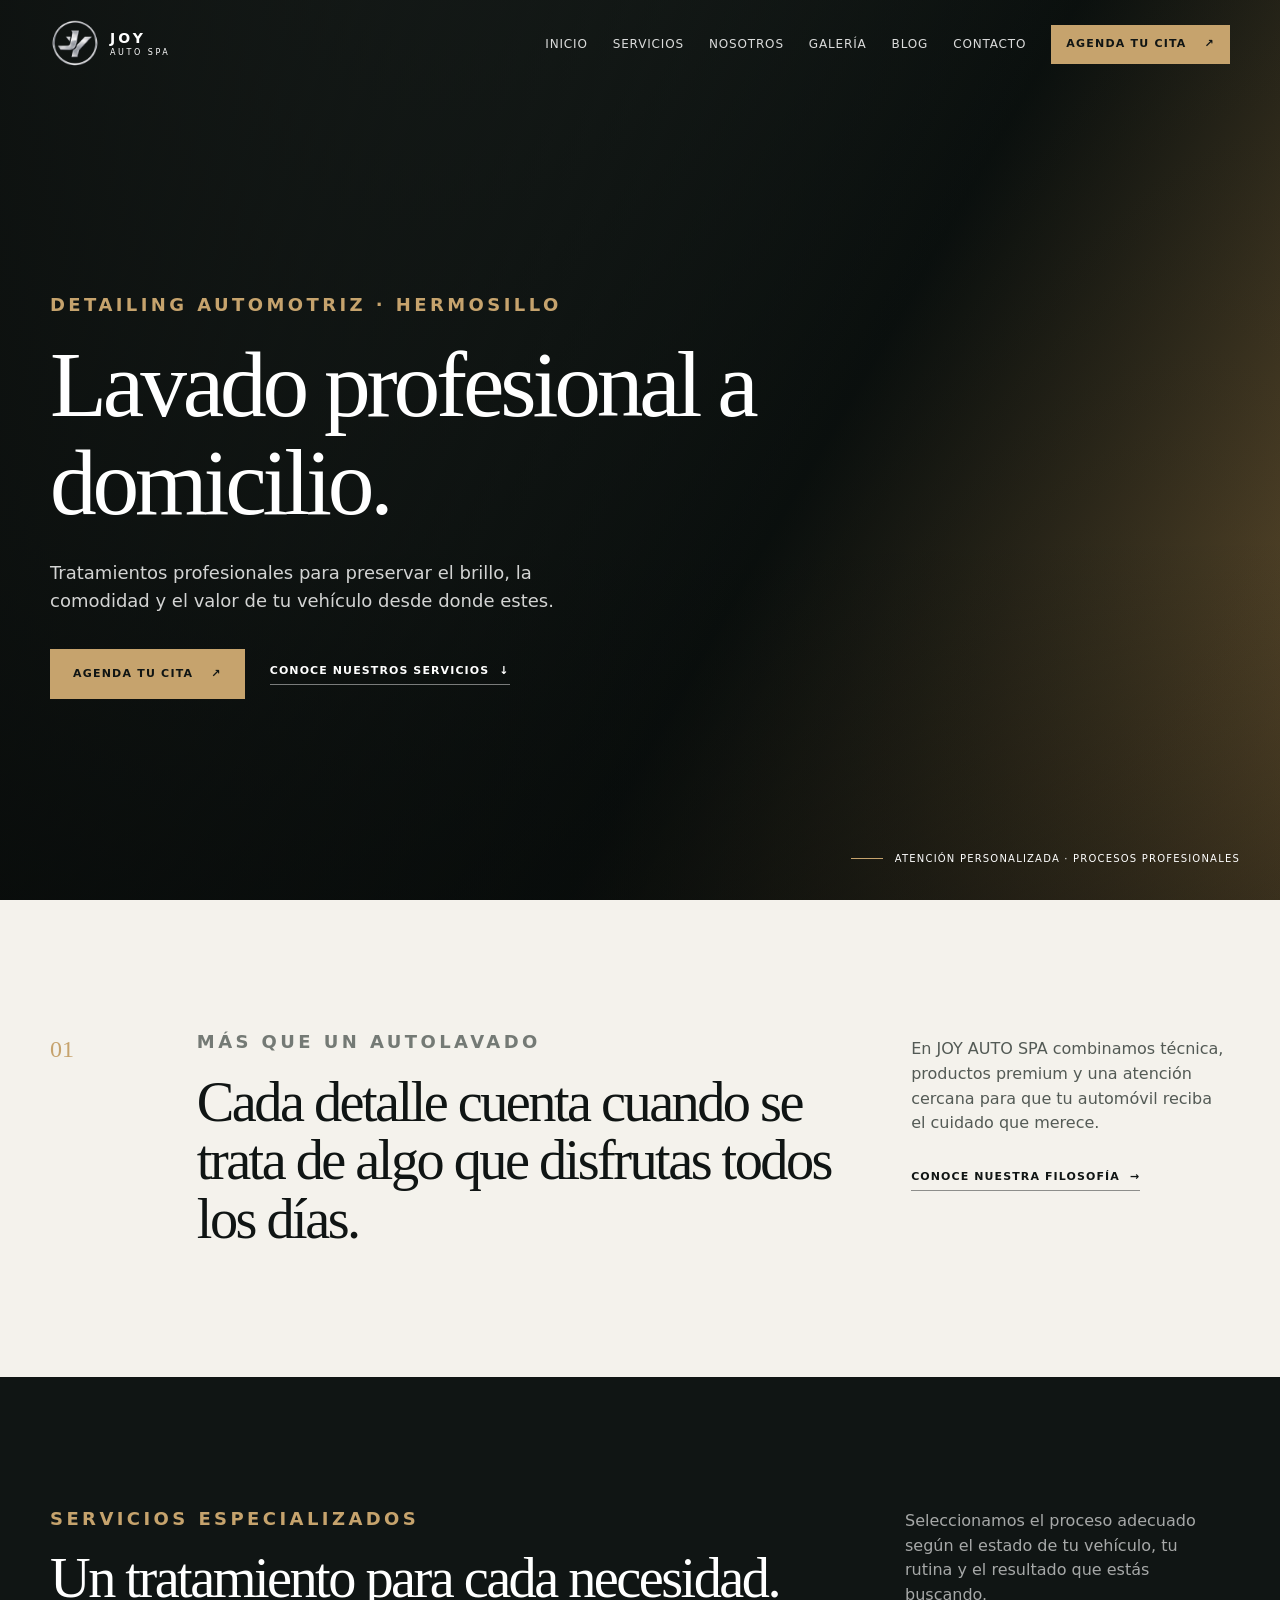
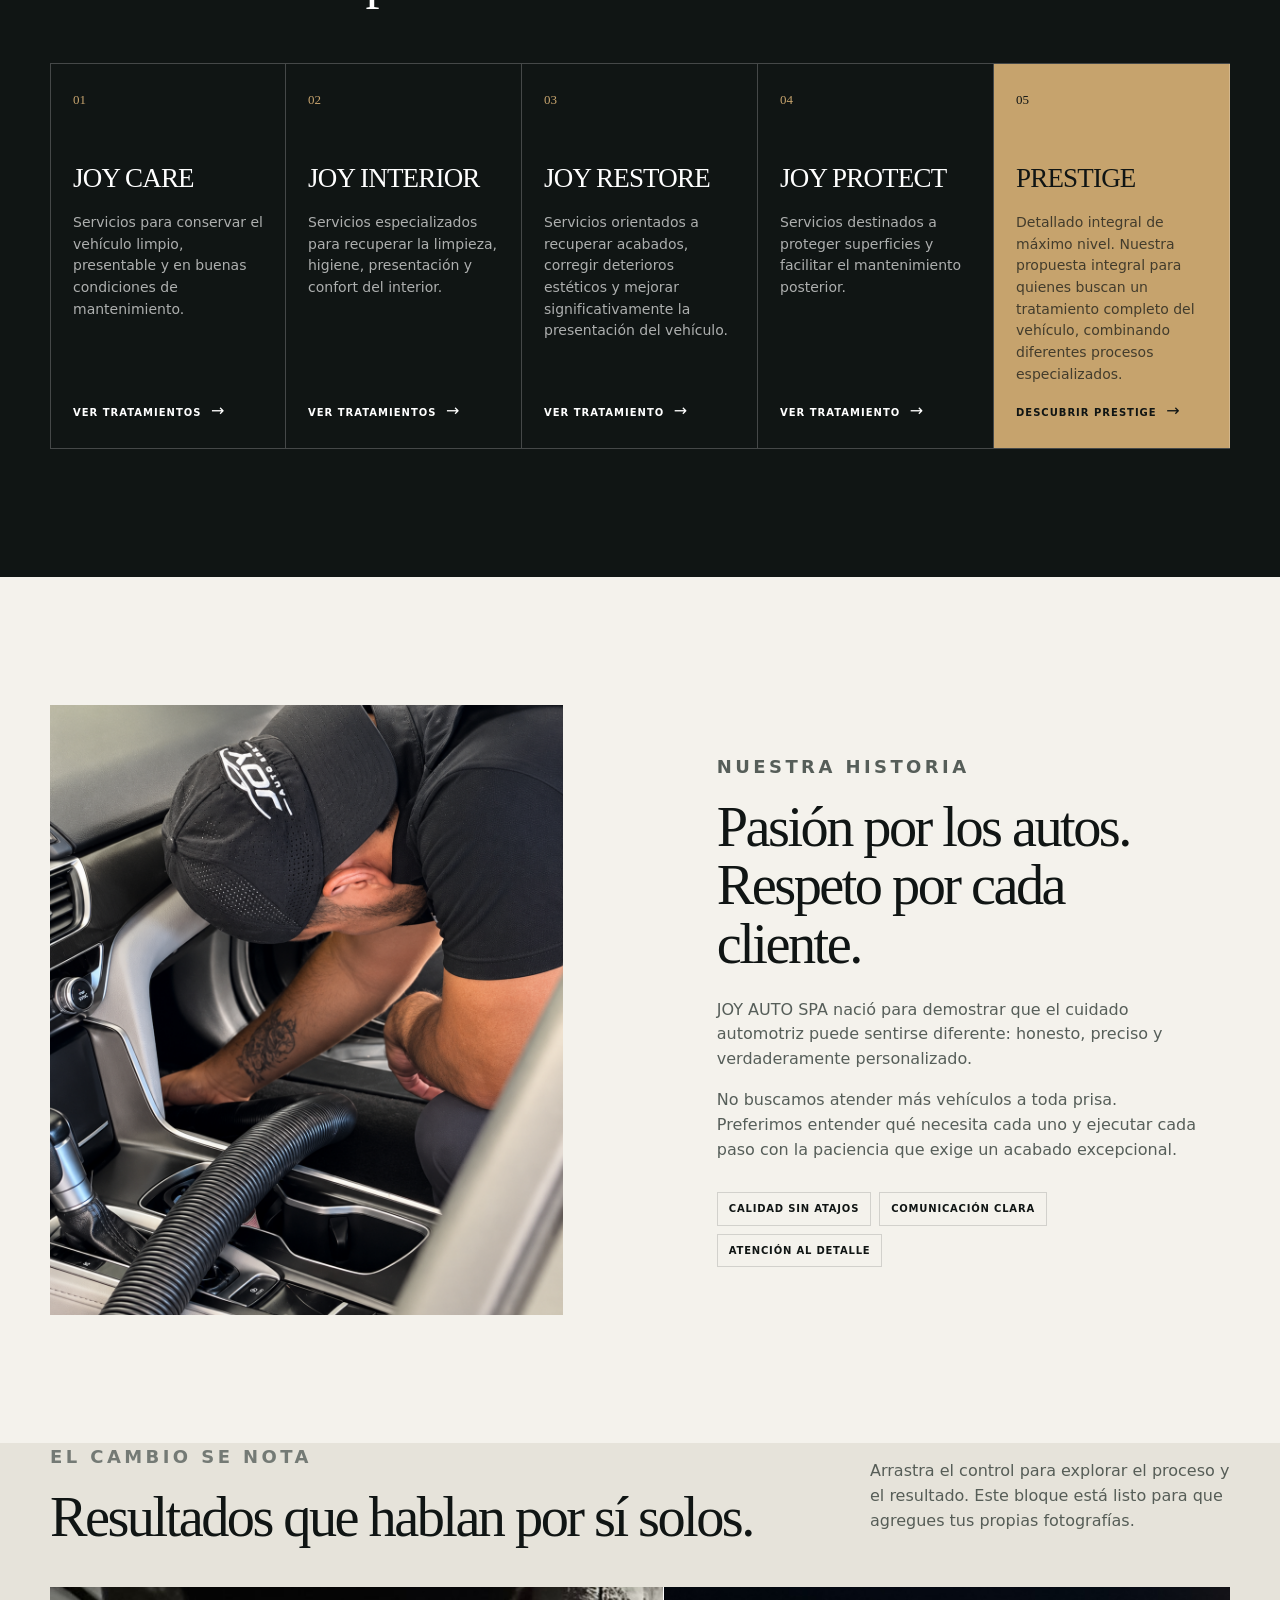
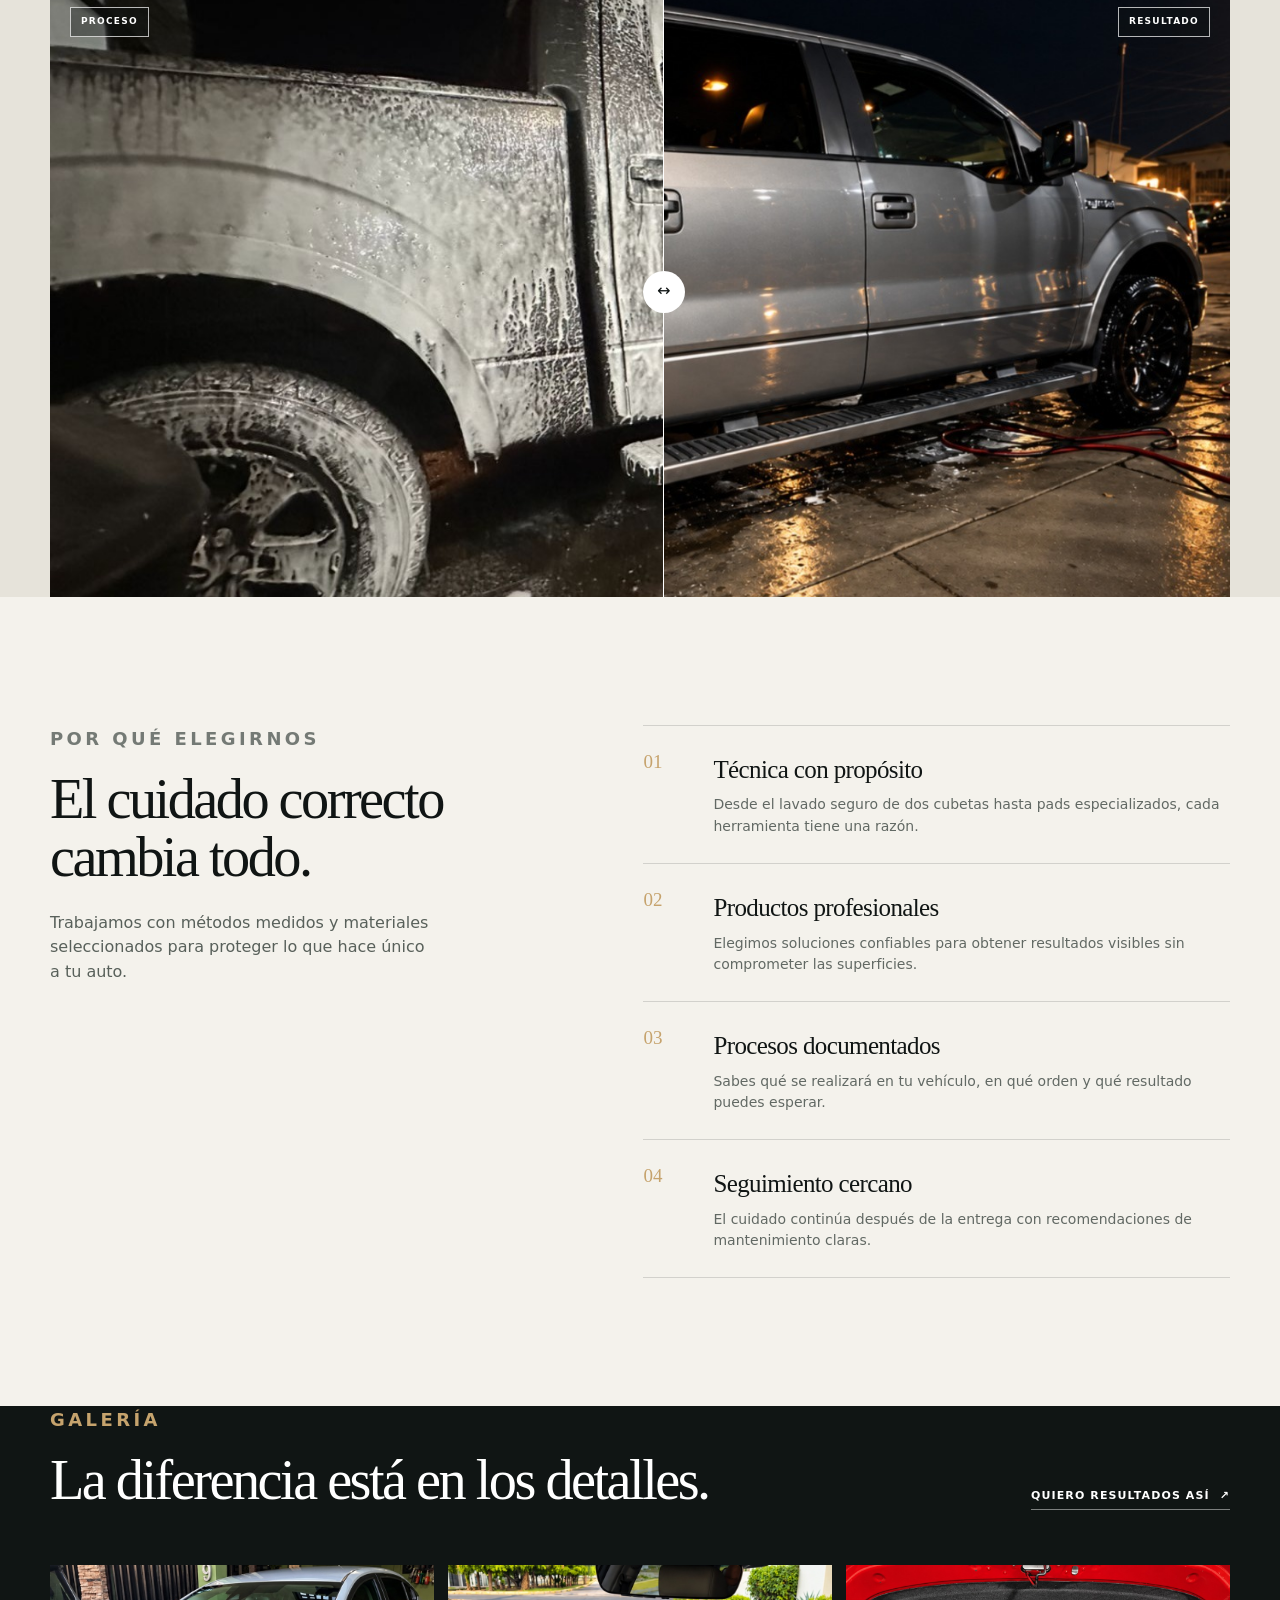
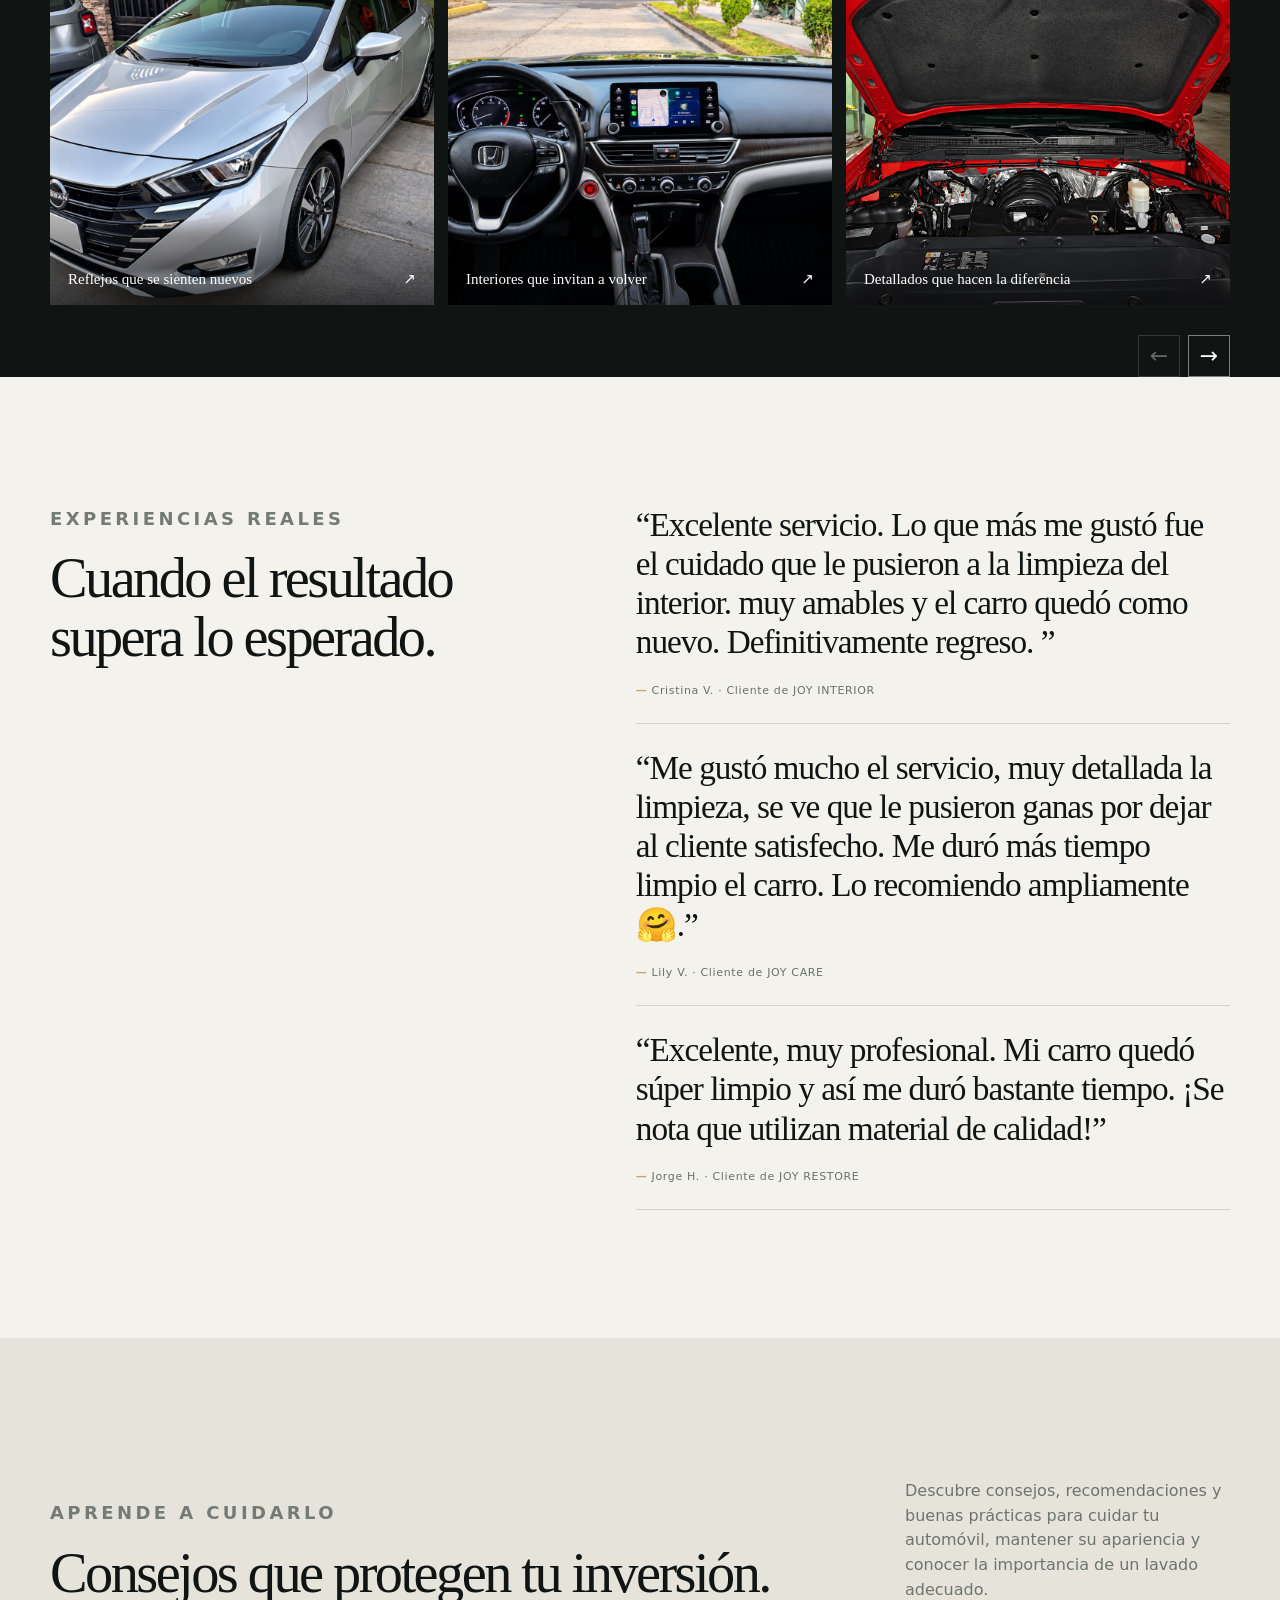
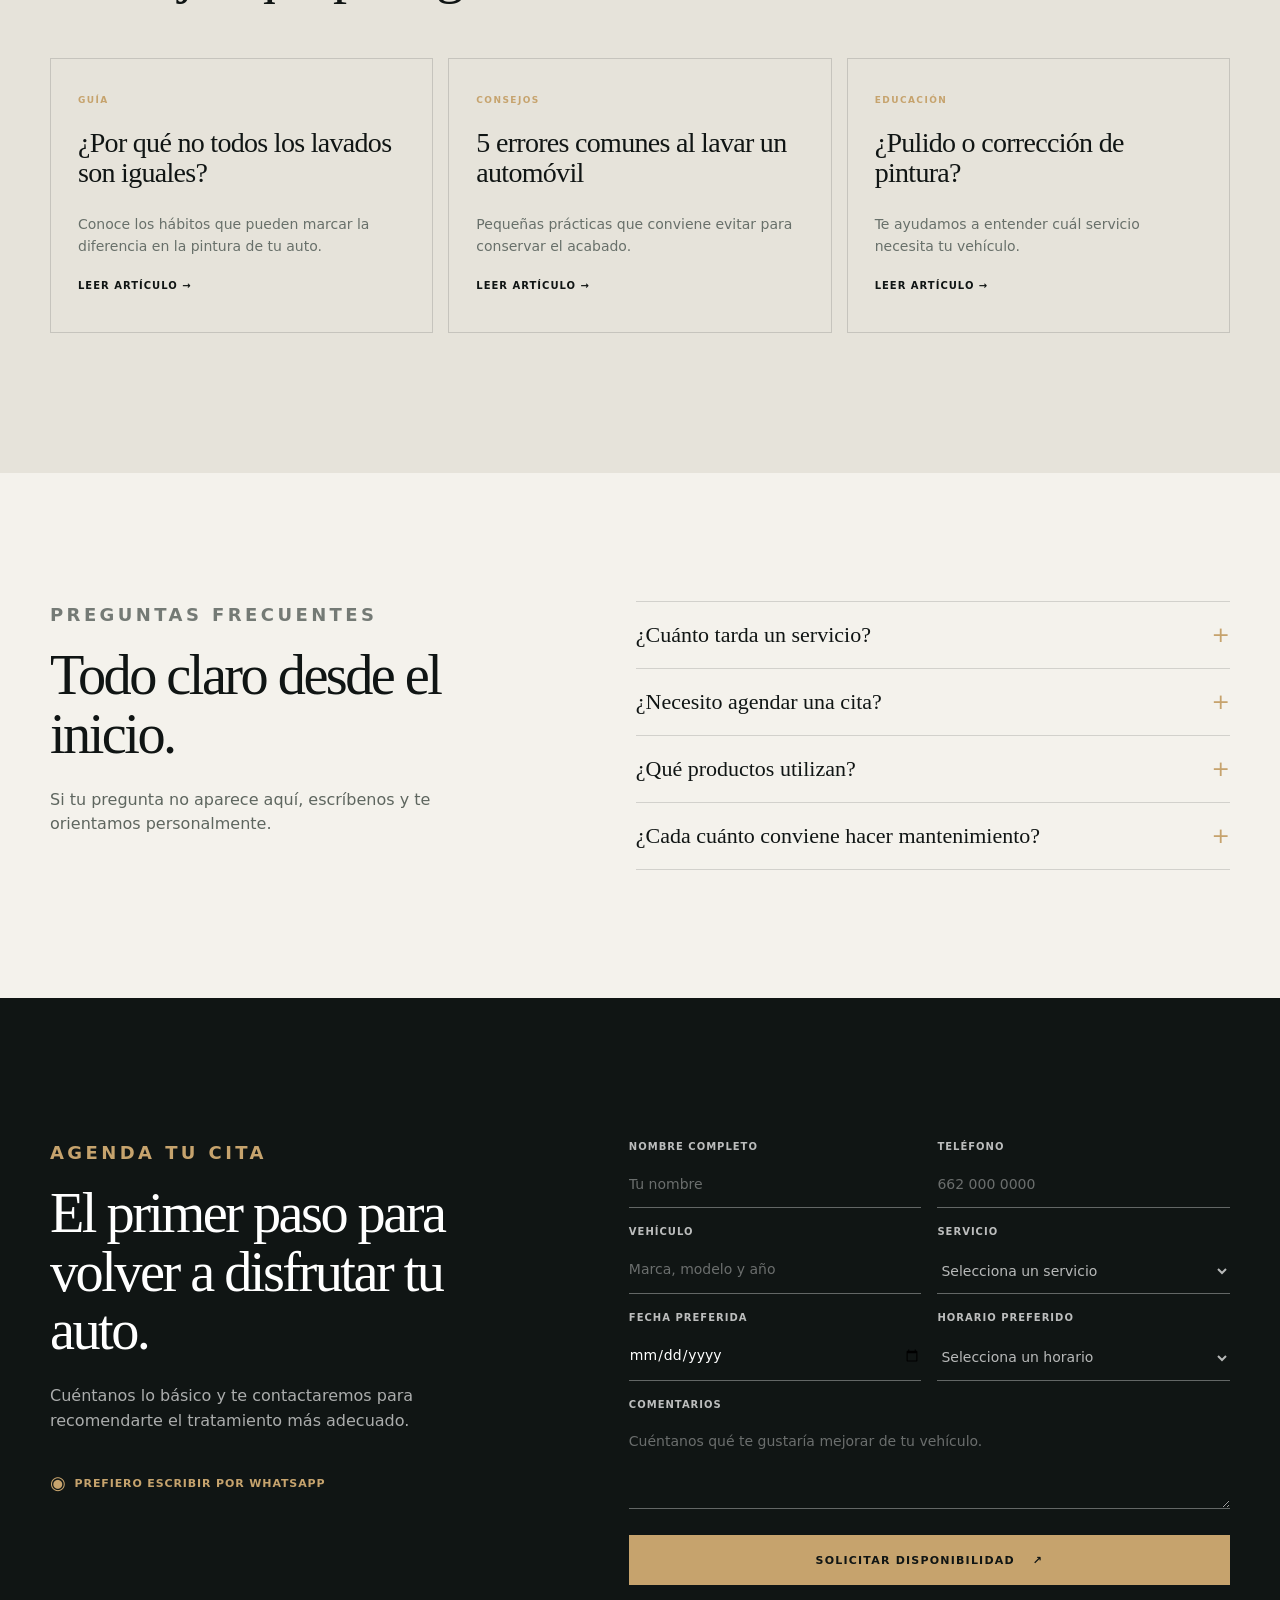
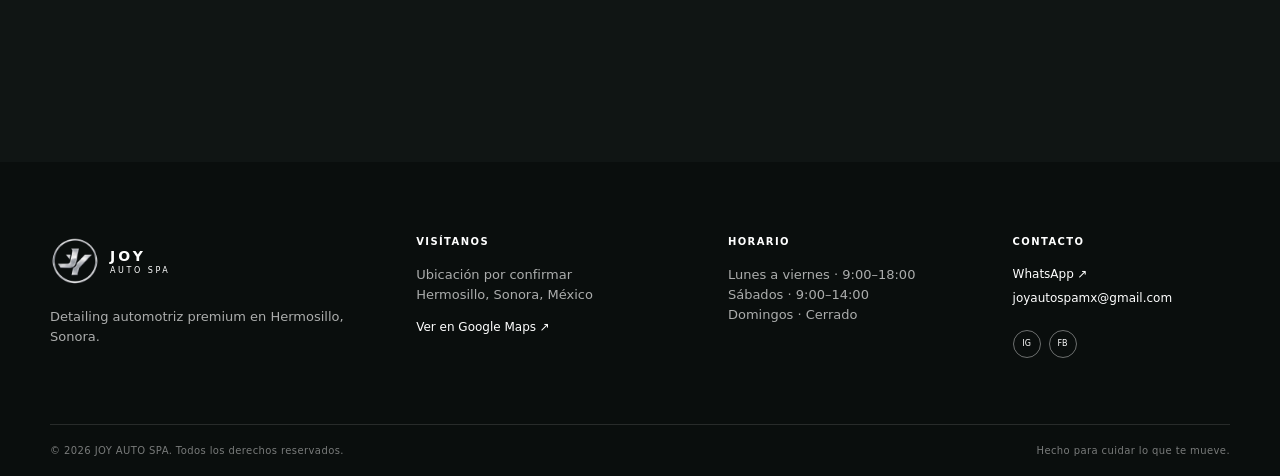
==== index.html @ c037e139 "blog y modificaciones" ====
<!doctype html>
<html lang="es-MX">
<head>
  <meta charset="utf-8">
  <meta name="viewport" content="width=device-width, initial-scale=1">
  <!-- SEO: Cambien la URL canónica cuando el sitio se publique. -->
  <title>JOY AUTO SPA | Detailing automotriz premium en Hermosillo</title>
  <meta name="description" content="Detailing automotriz premium en Hermosillo. Cuidamos, restauramos y protegemos tu vehículo con procesos profesionales.">
  <meta name="theme-color" content="#101514">
  <link rel="stylesheet" href="assets/styles.css">
</head>
<body>
  <a class="skip-link" href="#contenido">Saltar al contenido</a>
  <div data-site-header></div>

  <main id="contenido">
    <section class="hero" id="inicio">
      <!--
        ESPACIO DE VIDEO / FOTO PRINCIPAL
        Para colocar un archivo, editen IMAGE_SLOTS.hero en assets/app.js.
        Para video, editen VIDEO_SLOTS.hero en ese mismo archivo.
      -->
      <div class="media-slot hero-media" data-media-slot="hero" data-label="Video o fotografía principal: proceso de detailing de JOY AUTO SPA">
        <span class="media-slot__tag">Video principal / 16:9</span>
      </div>
      <div class="hero-shade"></div>
      <div class="shell hero-content reveal">
        <p class="eyebrow eyebrow-light">DETAILING AUTOMOTRIZ · HERMOSILLO</p>
        <h1>Lavado profesional a domicilio.<br></h1>
        <p class="hero-copy">Tratamientos profesionales para preservar el brillo, la comodidad y el valor de tu vehículo desde donde estes.</p>
        <div class="button-row">
          <a class="button" href="#agenda">Agenda tu cita <span aria-hidden="true">↗</span></a>
          <a class="text-link text-link-light" href="#servicios">Conoce nuestros servicios <span aria-hidden="true">↓</span></a>
        </div>
      </div>
      <div class="hero-note"><span></span> Atención personalizada · Procesos profesionales</div>
    </section>

    <section class="intro section" aria-labelledby="intro-title">
      <div class="shell intro-grid">
        <p class="section-number">01</p>
        <div>
          <p class="eyebrow">MÁS QUE UN AUTOLAVADO</p>
          <h2 id="intro-title">Cada detalle cuenta cuando se trata de algo que disfrutas todos los días.</h2>
        </div>
        <div class="intro-copy">
          <p>En JOY AUTO SPA combinamos técnica, productos premium y una atención cercana para que tu automóvil reciba el cuidado que merece.</p>
          <a class="text-link" href="#nosotros">Conoce nuestra filosofía <span aria-hidden="true">→</span></a>
        </div>
      </div>
    </section>

    <section class="services-section section section-ink" id="servicios" aria-labelledby="services-title">
      <div class="shell">
        <div class="section-heading section-heading-light">
          <div><p class="eyebrow eyebrow-light">SERVICIOS ESPECIALIZADOS</p><h2 id="services-title">Un tratamiento para cada necesidad.</h2></div>
          <p>Seleccionamos el proceso adecuado según el estado de tu vehículo, tu rutina y el resultado que estás buscando.</p>
        </div>

        <!-- Cada tarjeta lleva a una página individual para facilitar el posicionamiento SEO. -->
        <div class="service-grid">
          <a class="service-card" href="services/joy-care.html">
            <span class="service-card__number">01</span><h3>JOY CARE</h3><p>Servicios para conservar el vehículo limpio, presentable y en buenas condiciones de mantenimiento.</p><span class="service-card__link">Ver tratamientos <b>→</b></span>
          </a>
          <a class="service-card" href="services/joy-interior.html">
            <span class="service-card__number">02</span><h3>JOY INTERIOR</h3><p>Servicios especializados para recuperar la limpieza, higiene, presentación y confort del interior.</p><span class="service-card__link">Ver tratamientos <b>→</b></span>
          </a>
          <a class="service-card" href="services/joy-restore.html">
            <span class="service-card__number">03</span><h3>JOY RESTORE</h3><p>Servicios orientados a recuperar acabados, corregir deterioros estéticos y mejorar significativamente la presentación del vehículo.</p><span class="service-card__link">Ver tratamiento <b>→</b></span>
          </a>
          <a class="service-card" href="services/joy-protect.html">
            <span class="service-card__number">04</span><h3>JOY PROTECT</h3><p>Servicios destinados a proteger superficies y facilitar el mantenimiento posterior.</p><span class="service-card__link">Ver tratamiento <b>→</b></span>
          </a>
          <a class="service-card service-card-featured" href="services/prestige.html">
            <span class="service-card__number">05</span><h3>PRESTIGE</h3><p>Detallado integral de máximo nivel. Nuestra propuesta integral para quienes buscan un tratamiento completo del vehículo, combinando diferentes procesos especializados.</p><span class="service-card__link">Descubrir Prestige <b>→</b></span>
          </a>
        </div>
      </div>
    </section>

    <section class="story section" id="nosotros" aria-labelledby="story-title">
      <div class="shell story-grid">
        <!-- ESPACIO DE FOTO: equipo, instalación o detalle de proceso. Configurar "story" en assets/app.js. -->
        <div class="media-slot story-image" data-media-slot="story" data-label="Fotografía del equipo de JOY AUTO SPA trabajando">
          <span class="media-slot__tag">Foto de equipo / 4:5</span>
        </div>
        <div class="story-content">
          <p class="eyebrow">NUESTRA HISTORIA</p>
          <h2 id="story-title">Pasión por los autos. Respeto por cada cliente.</h2>
          <p>JOY AUTO SPA nació para demostrar que el cuidado automotriz puede sentirse diferente: honesto, preciso y verdaderamente personalizado.</p>
          <p>No buscamos atender más vehículos a toda prisa. Preferimos entender qué necesita cada uno y ejecutar cada paso con la paciencia que exige un acabado excepcional.</p>
          <div class="values-list" aria-label="Valores de JOY AUTO SPA">
            <span>Calidad sin atajos</span><span>Comunicación clara</span><span>Atención al detalle</span>
          </div>
        </div>
      </div>
    </section>

    <section class="comparison-section section-soft" aria-labelledby="comparison-title">
      <div class="shell comparison-top">
        <div><p class="eyebrow">EL CAMBIO SE NOTA</p><h2 id="comparison-title">Resultados que hablan por sí solos.</h2></div>
        <p>Arrastra el control para explorar el proceso y el resultado. Este bloque está listo para que agregues tus propias fotografías.</p>
      </div>
      <div class="shell">
        <!-- ESPACIOS DE FOTO: usar "process" y "result" en IMAGE_SLOTS dentro de assets/app.js. -->
        <div class="comparison" data-comparison style="--comparison-position: 52%;">
          <div class="media-slot comparison-base" data-media-slot="result" data-label="Resultado final del tratamiento en el vehículo"><span class="media-slot__tag">RESULTADO / 3:2</span></div>
          <div class="comparison-overlay" data-comparison-overlay>
            <div class="media-slot comparison-after" data-media-slot="process" data-label="Proceso de detailing en el vehículo"><span class="media-slot__tag">PROCESO / 3:2</span></div>
          </div>
          <span class="comparison-label comparison-label-left">PROCESO</span><span class="comparison-label comparison-label-right">RESULTADO</span>
          <span class="comparison-line" aria-hidden="true"></span><span class="comparison-handle" aria-hidden="true">↔</span>
          <input class="comparison-range" data-comparison-range type="range" min="0" max="100" value="52" aria-label="Comparar proceso y resultado">
        </div>
      </div>
    </section>

    <section class="reasons section" aria-labelledby="reasons-title">
      <div class="shell reasons-grid">
        <div class="reasons-title"><p class="eyebrow">POR QUÉ ELEGIRNOS</p><h2 id="reasons-title">El cuidado correcto cambia todo.</h2><p>Trabajamos con métodos medidos y materiales seleccionados para proteger lo que hace único a tu auto.</p></div>
        <div class="reasons-list">
          <article><span>01</span><div><h3>Técnica con propósito</h3><p>Desde el lavado seguro de dos cubetas hasta pads especializados, cada herramienta tiene una razón.</p></div></article>
          <article><span>02</span><div><h3>Productos profesionales</h3><p>Elegimos soluciones confiables para obtener resultados visibles sin comprometer las superficies.</p></div></article>
          <article><span>03</span><div><h3>Procesos documentados</h3><p>Sabes qué se realizará en tu vehículo, en qué orden y qué resultado puedes esperar.</p></div></article>
          <article><span>04</span><div><h3>Seguimiento cercano</h3><p>El cuidado continúa después de la entrega con recomendaciones de mantenimiento claras.</p></div></article>
        </div>
      </div>
    </section>

    <section class="gallery-section section-ink" id="galeria" aria-labelledby="gallery-title">
      <div class="shell section-heading section-heading-light">
        <div><p class="eyebrow eyebrow-light">GALERÍA</p><h2 id="gallery-title">La diferencia está en los detalles.</h2></div>
        <a class="text-link text-link-light" href="#agenda">Quiero resultados así <span aria-hidden="true">↗</span></a>
      </div>
      <!-- Las fotos se configuran en IMAGE_SLOTS dentro de assets/app.js; al hacer clic se amplían. -->
      <div class="shell gallery-grid" data-gallery-track>
        <button class="gallery-item" type="button" data-gallery-item data-media-key="gallery-1" aria-label="Abrir detalle de pintura"><span class="media-slot" data-media-slot="gallery-1" data-label="Detalle de pintura con reflejo"><span class="media-slot__tag">Pintura</span></span><span class="gallery-caption">Reflejos que se sienten nuevos <b>↗</b></span></button>
        <button class="gallery-item" type="button" data-gallery-item data-media-key="gallery-2" aria-label="Abrir detalle de interior"><span class="media-slot" data-media-slot="gallery-2" data-label="Interior limpio y acondicionado"><span class="media-slot__tag">Interior</span></span><span class="gallery-caption">Interiores que invitan a volver <b>↗</b></span></button>
        <button class="gallery-item" type="button" data-gallery-item data-media-key="gallery-3" aria-label="Abrir detalle de motor"><span class="media-slot" data-media-slot="gallery-3" data-label="Motor detallado"><span class="media-slot__tag">Motor</span></span><span class="gallery-caption">Detallados que hacen la diferencia <b>↗</b></span></button>
        <button class="gallery-item" type="button" data-gallery-item data-media-key="gallery-4" aria-label="Abrir detalle de Volkswagen Vocho"><span class="media-slot" data-media-slot="gallery-4" data-label="Volkswagen Vocho detallado"><span class="media-slot__tag">Clásicos</span></span><span class="gallery-caption">Lavados premium <b>↗</b></span></button>
        <button class="gallery-item" type="button" data-gallery-item data-media-key="gallery-5" aria-label="Abrir detalle de asiento"><span class="media-slot" data-media-slot="gallery-5" data-label="Asiento limpio y acondicionado"><span class="media-slot__tag">Asientos</span></span><span class="gallery-caption">Cuidado en cada superficie <b>↗</b></span></button>
        <button class="gallery-item" type="button" data-gallery-item data-media-key="gallery-6" aria-label="Abrir detalle de Cadillac"><span class="media-slot" data-media-slot="gallery-6" data-label="Cadillac con acabado detallado"><span class="media-slot__tag">Acabado exterior</span></span><span class="gallery-caption">Un acabado que destaca <b>↗</b></span></button>
        <button class="gallery-item" type="button" data-gallery-item data-media-key="gallery-7" aria-label="Abrir detalle de Ford F-150"><span class="media-slot" data-media-slot="gallery-7" data-label="Ford F-150 después del lavado"><span class="media-slot__tag">Lavado premium</span></span><span class="gallery-caption">Lista para volver al camino <b>↗</b></span></button>
        <button class="gallery-item" type="button" data-gallery-item data-media-key="gallery-8" aria-label="Abrir detalle de interior Honda"><span class="media-slot" data-media-slot="gallery-8" data-label="Interior de Honda detallado"><span class="media-slot__tag">Interior</span></span><span class="gallery-caption">Limpieza que se nota <b>↗</b></span></button>
        <button class="gallery-item" type="button" data-gallery-item data-media-key="gallery-9" aria-label="Abrir detalle de Honda"><span class="media-slot" data-media-slot="gallery-9" data-label="Honda con exterior detallado"><span class="media-slot__tag">Exterior</span></span><span class="gallery-caption">Brillo renovado <b>↗</b></span></button>
        <button class="gallery-item" type="button" data-gallery-item data-media-key="gallery-10" aria-label="Abrir detalle de Nissan"><span class="media-slot" data-media-slot="gallery-10" data-label="Nissan con acabado detallado"><span class="media-slot__tag">Acabado exterior</span></span><span class="gallery-caption">El cuidado está en los detalles <b>↗</b></span></button>
      </div>
      <div class="shell gallery-controls" aria-label="Controles de galería">
        <button class="gallery-control" type="button" data-gallery-prev aria-label="Ver fotos anteriores">←</button>
        <button class="gallery-control" type="button" data-gallery-next aria-label="Ver fotos siguientes">→</button>
      </div>
    </section>

    <section class="testimonials section" aria-labelledby="testimonials-title">
      <div class="shell testimonials-grid">
        <div><p class="eyebrow">EXPERIENCIAS REALES</p><h2 id="testimonials-title">Cuando el resultado supera lo esperado.</h2></div>
        <!-- Reemplacen estos testimonios con opiniones reales y autorizadas de clientes. -->
        <div class="testimonial-stack">
          <figure><blockquote>“Excelente servicio. Lo que más me gustó fue el cuidado que le pusieron a la limpieza del interior. muy amables y el carro quedó como nuevo. Definitivamente regreso. ”</blockquote><figcaption><span>—</span> Cristina V. · Cliente de JOY INTERIOR</figcaption></figure>
          <figure><blockquote>“Me gustó mucho el servicio, muy detallada la limpieza, se ve que le pusieron ganas por dejar al cliente satisfecho. Me duró más tiempo limpio el carro. Lo recomiendo ampliamente 🤗.”</blockquote><figcaption><span>—</span> Lily V. · Cliente de JOY CARE</figcaption></figure>
          <figure><blockquote>“Excelente, muy profesional. Mi carro quedó súper limpio y así me duró bastante tiempo. ¡Se nota que utilizan material de calidad!”</blockquote><figcaption><span>—</span> Jorge H. · Cliente de JOY RESTORE</figcaption></figure>
        </div>
      </div>
    </section>

    <section class="blog-preview section-soft" id="blog" aria-labelledby="blog-title">
      <div class="shell section-heading"><div><p class="eyebrow">APRENDE A CUIDARLO</p><h2 id="blog-title">Consejos que protegen tu inversión.</h2></div><p>Descubre consejos, recomendaciones y buenas prácticas para cuidar tu automóvil, mantener su apariencia y conocer la importancia de un lavado adecuado.</p></div>
      <div class="shell article-grid">
        <!-- Las entradas enlazadas abren su propia página; las demás se publicarán próximamente. -->
        <a class="article-card" href="blog/por-que-no-todos-los-lavados-son-iguales.html"><span>GUÍA</span><h3>¿Por qué no todos los lavados son iguales?</h3><p>Conoce los hábitos que pueden marcar la diferencia en la pintura de tu auto.</p><b>Leer artículo →</b></a>
        <a class="article-card" href="blog/5-errores-comunes-al-lavar-un-automovil.html"><span>CONSEJOS</span><h3>5 errores comunes al lavar un automóvil</h3><p>Pequeñas prácticas que conviene evitar para conservar el acabado.</p><b>Leer artículo →</b></a>
        <a class="article-card" href="blog/pulido-o-correccion-de-pintura.html"><span>EDUCACIÓN</span><h3>¿Pulido o corrección de pintura?</h3><p>Te ayudamos a entender cuál servicio necesita tu vehículo.</p><b>Leer artículo →</b></a>
      </div>
    </section>

    <section class="faq section" aria-labelledby="faq-title">
      <div class="shell faq-grid">
        <div><p class="eyebrow">PREGUNTAS FRECUENTES</p><h2 id="faq-title">Todo claro desde el inicio.</h2><p>Si tu pregunta no aparece aquí, escríbenos y te orientamos personalmente.</p></div>
        <div class="faq-list">
          <details><summary>¿Cuánto tarda un servicio?<span>+</span></summary><p>Depende del tratamiento y del estado del vehículo. Antes de iniciar te compartiremos un tiempo estimado claro.</p></details>
          <details><summary>¿Necesito agendar una cita?<span>+</span></summary><p>Sí. Trabajamos con agenda para dedicar a cada vehículo el tiempo y cuidado que necesita.</p></details>
          <details><summary>¿Qué productos utilizan?<span>+</span></summary><p>Utilizamos productos profesionales seleccionados para cada superficie. Te explicaremos la recomendación para tu auto.</p></details>
          <details><summary>¿Cada cuánto conviene hacer mantenimiento?<span>+</span></summary><p>La frecuencia depende de uso, estacionamiento y protección previa. Al entregar tu vehículo te sugerimos una rutina personalizada.</p></details>
        </div>
      </div>
    </section>

    <section class="booking section-ink" id="agenda" aria-labelledby="booking-title">
      <div class="shell booking-grid">
        <div><p class="eyebrow eyebrow-light">AGENDA TU CITA</p><h2 id="booking-title">El primer paso para volver a disfrutar tu auto.</h2><p>Cuéntanos lo básico y te contactaremos para recomendarte el tratamiento más adecuado.</p><a class="whatsapp-direct" data-whatsapp-direct href="#" target="_blank" rel="noopener noreferrer"><span aria-hidden="true">◉</span> Prefiero escribir por WhatsApp</a></div>
        <!-- El formulario no requiere backend: al enviarlo abre WhatsApp con los datos capturados. Configuren el número en assets/app.js. -->
        <form class="booking-form" data-booking-form novalidate>
          <div class="form-row"><label>Nombre completo<input name="name" autocomplete="name" required placeholder="Tu nombre"></label><label>Teléfono<input name="phone" inputmode="tel" autocomplete="tel" required placeholder="662 000 0000"></label></div>
          <div class="form-row"><label>Vehículo<input name="vehicle" required placeholder="Marca, modelo y año"></label><label>Servicio<select name="service" required><option value="" selected disabled>Selecciona un servicio</option><optgroup label="JOY CARE"><option>JOY CARE ESSENTIAL</option><option>JOY CARE SIGNATURE</option></optgroup><optgroup label="JOY INTERIOR"><option>JOY INTERIOR SPA</option><option>JOY FABRIC SPA</option><option>JOY LEATHER SPA</option><option>JOY ODOR ELIMINATION</option><option>JOY AROMA PERMANENTE</option><option>JOY PET HAIR REMOVAL</option><option>JOY LIMPIEZA POR LAVADO DE ASIENTOS</option><option>JOY LAVADO DE ALFOMBRAS</option></optgroup><optgroup label="JOY RESTORE"><option>JOY PAINT REVIVAL</option><option>JOY PAINT CORRECTION</option><option>JOY HEADLIGHT REVIVAL</option><option>JOY ENGINE REVIVAL</option><option>JOY WHEEL REVIVAL</option></optgroup><optgroup label="JOY PROTECT"><option>JOY WAX PROTECTION</option><option>JOY GLASS SHIELD</option><option>JOY TIRE &amp; TRIM PROTECTION</option></optgroup><optgroup label="PRESTIGE"><option>JOY PRESTIGE DETAIL</option><option>JOY PRESTIGE CORRECTION</option></optgroup><option>No estoy seguro, necesito asesoría</option></select></label></div>
          <div class="form-row"><label>Fecha preferida<input name="date" type="date" required></label><label>Horario preferido<select name="time" required><option value="" selected disabled>Selecciona un horario</option><option>Por la mañana</option><option>Por la tarde</option><option>Necesito confirmar disponibilidad</option></select></label></div>
          <label>Comentarios<textarea name="comments" rows="3" placeholder="Cuéntanos qué te gustaría mejorar de tu vehículo."></textarea></label>
          <button class="button button-wide" type="submit">Solicitar disponibilidad <span aria-hidden="true">↗</span></button><p class="form-status" data-form-status aria-live="polite"></p>
        </form>
      </div>
    </section>
  </main>

  <footer class="site-footer" id="contacto">
    <div class="shell footer-grid">
      <div><a class="brand brand-footer" href="#inicio"><span class="brand-mark" aria-hidden="true">J</span><span><strong>JOY</strong><small>AUTO SPA</small></span></a><p>Detailing automotriz premium en Hermosillo, Sonora.</p></div>
      <div><h2>Visítanos</h2><!-- Reemplazar con dirección real. --><p>Ubicación por confirmar<br>Hermosillo, Sonora, México</p><a data-map-link href="#" target="_blank" rel="noopener noreferrer">Ver en Google Maps ↗</a></div>
      <div><h2>Horario</h2><p>Lunes a viernes · 9:00–18:00<br>Sábados · 9:00–14:00<br>Domingos · Cerrado</p></div>
      <div><h2>Contacto</h2><a data-whatsapp-direct href="#" target="_blank" rel="noopener noreferrer">WhatsApp ↗</a><a data-email-link href="joyautospamx@gmail.com">joyautospamx@gmail.com</a><div class="social-links"><a href="https://www.instagram.com/joyautospa/" aria-label="Instagram de JOY AUTO SPA">IG</a><a href="https://www.facebook.com/profile.php?id=61592713452634" aria-label="Facebook de JOY AUTO SPA">FB</a></div></div>
    </div>
    <div class="shell footer-bottom"><span>© <span data-year></span> JOY AUTO SPA. Todos los derechos reservados.</span><span>Hecho para cuidar lo que te mueve.</span></div>
  </footer>

  <!-- Modal reutilizado por la galería. No editar salvo que se quiera cambiar su estructura. -->
  <dialog class="gallery-dialog" data-gallery-dialog><button class="dialog-close" type="button" data-dialog-close aria-label="Cerrar fotografía">×</button><button class="dialog-nav dialog-nav-prev" type="button" data-dialog-prev aria-label="Ver fotografía anterior">←</button><div class="media-slot dialog-media" data-dialog-media><span class="media-slot__tag" data-dialog-label>Detalle de galería</span></div><button class="dialog-nav dialog-nav-next" type="button" data-dialog-next aria-label="Ver fotografía siguiente">→</button></dialog>
  <script src="assets/app.js"></script>
</body>
</html>
---- assets/styles.css ----
/*
  JOY AUTO SPA — estilos globales
  Las variables de :root son el lugar más rápido para adaptar el color de marca.
*/
:root { --ink:#101514; --ink-soft:#1c2421; --paper:#f4f2ec; --white:#fff; --muted:#737a75; --gold:#c6a36d; --line:rgba(16,21,20,.15); --serif:Georgia,"Times New Roman",serif; --sans:Inter,ui-sans-serif,system-ui,-apple-system,BlinkMacSystemFont,"Segoe UI",sans-serif; --shell:min(1180px,calc(100vw - 48px)); --radius:2px; }
* { box-sizing:border-box; } html { scroll-behavior:smooth; } body { margin:0; color:var(--ink); background:var(--paper); font-family:var(--sans); font-size:16px; line-height:1.55; } body.nav-open { overflow:hidden; } a { color:inherit; } button,input,textarea,select { font:inherit; } button { cursor:pointer; } img,video { display:block; width:100%; height:100%; object-fit:cover; } .shell { width:var(--shell); margin-inline:auto; } .sr-only { position:absolute; width:1px; height:1px; overflow:hidden; clip:rect(0,0,0,0); white-space:nowrap; } .skip-link { position:fixed; z-index:100; top:-50px; left:16px; padding:10px 14px; background:var(--gold); color:var(--ink); text-decoration:none; } .skip-link:focus { top:16px; }

/* Encabezado y navegación */
.site-header { position:absolute; z-index:20; inset:0 0 auto; color:var(--white); transition:background .25s,box-shadow .25s; } .site-header.is-scrolled { position:fixed; background:rgba(16,21,20,.95); box-shadow:0 1px 0 rgba(255,255,255,.12); }
/* El desenfoque solo se aplica con el menú cerrado: un backdrop-filter en el header hace que el menú (position:fixed) tome al header como referencia en vez de a toda la pantalla, y por eso se veía transparente al hacer scroll y abrir el menú. */
body:not(.nav-open) .site-header.is-scrolled { backdrop-filter:blur(12px); } .header-inner { min-height:88px; display:flex; justify-content:space-between; align-items:center; gap:20px; } .brand { display:inline-flex; align-items:center; gap:10px; color:inherit; text-decoration:none; line-height:1; letter-spacing:.12em; } .brand-mark { display:grid; width:37px; height:37px; place-items:center; border:1px solid currentColor; border-radius:50%; font:italic 21px var(--serif); letter-spacing:0; }
/* Cuando se configura un logo real en SITE_CONFIG.logo (assets/app.js), este se agrega automáticamente aquí y reemplaza la "J". */
.brand-mark.has-logo { width:auto; height:40px; border:0; border-radius:0; }
.brand-mark.has-logo img { display:block; width:auto; height:40%; max-width:170px; object-fit:contain; } .brand strong,.brand small { display:block; } .brand strong { font-size:14px; letter-spacing:.22em; } .brand small { margin-top:4px; font-size:8px; letter-spacing:.32em; } .main-nav { display:flex; align-items:center; gap:25px; font-size:12px; letter-spacing:.07em; text-transform:uppercase; } .main-nav>a:not(.button) { position:relative; color:rgba(255,255,255,.85); text-decoration:none; } .main-nav>a:not(.button)::after { position:absolute; content:""; width:0; height:1px; bottom:-6px; left:0; background:var(--gold); transition:width .2s; } .main-nav>a:not(.button):hover::after { width:100%; } .menu-toggle { display:none; padding:8px; border:0; background:transparent; color:inherit; } .menu-toggle i { display:block; width:25px; height:1px; margin:5px; background:currentColor; }

/* Elementos de interfaz compartidos */
.booking.section-ink { padding-block:clamp(80px,11vw,165px); }
.blog-preview { padding-block:clamp(80px,11vw,165px); }
.section { padding:clamp(72px,10vw,150px) 0; } .section-ink { color:var(--white); background:var(--ink); } .section-soft { background:#e6e3da; } .eyebrow { margin:0 0 17px; color:#747a75; font-size:18px; font-weight:700; letter-spacing:.19em; text-transform:uppercase; } .eyebrow-light { color:var(--gold); } h1,h2,h3,p { margin-top:0; } h1,h2,h3 { font-weight:400; } h1,h2 { font-family:var(--serif); letter-spacing:-.045em; line-height:1.04; } h1 { max-width:780px; margin-bottom:28px; font-size:clamp(48px,7.3vw,96px); } h1 em { color:var(--gold); font-weight:400; } h2 { margin-bottom:24px; font-size:clamp(38px,4.4vw,62px); } h3 { font-family:var(--serif); letter-spacing:-.025em; } .button { display:inline-flex; align-items:center; justify-content:center; gap:18px; min-height:50px; padding:0 22px; border:1px solid var(--gold); color:var(--ink); background:var(--gold); font-size:11px; font-weight:700; letter-spacing:.11em; text-decoration:none; text-transform:uppercase; transition:transform .2s,background .2s,color .2s; } .button:hover { color:var(--white); background:transparent; transform:translateY(-2px); } .button-small { min-height:39px; padding:0 14px; } .button-wide { width:100%; } .text-link { display:inline-flex; gap:10px; padding-bottom:5px; border-bottom:1px solid rgba(16,21,20,.45); color:var(--ink); font-size:11px; font-weight:700; letter-spacing:.1em; text-decoration:none; text-transform:uppercase; } .text-link-light { border-color:rgba(255,255,255,.45); color:var(--white); } .text-link:hover { border-color:var(--gold); color:var(--gold); }

/* Contenedores de imagen: permanecen elegantes aunque aún no se hayan colocado fotos. */
.media-slot { position:relative; display:block; overflow:hidden; background:linear-gradient(135deg,#33403a,#17201d 55%,#685536); color:var(--white); isolation:isolate; } .media-slot::before,.media-slot::after { position:absolute; content:""; pointer-events:none; z-index:-1; } .media-slot::before { width:85%; aspect-ratio:1; top:-20%; right:-15%; border:1px solid rgba(255,255,255,.2); border-radius:50%; } .media-slot::after { width:60%; height:1px; left:12%; bottom:22%; background:rgba(255,255,255,.25); transform:rotate(-32deg); transform-origin:left; } .media-slot.has-media::before,.media-slot.has-media::after { display:none; } .media-slot img,.media-slot video,.media-slot picture { position:absolute; inset:0; z-index:-1; display:block; width:100%; height:100%; } .media-slot__tag { position:absolute; left:20px; bottom:18px; padding:7px 9px; border:1px solid rgba(255,255,255,.5); background:rgba(16,21,20,.28); font-size:9px; font-weight:700; letter-spacing:.12em; text-transform:uppercase; backdrop-filter:blur(4px); }

/* Portada */
.hero { position:relative; min-height:760px; min-height:100svh; overflow:hidden; color:var(--white); background:var(--ink); display:grid; align-items:center; } .hero-media { position:absolute; inset:0; background:linear-gradient(120deg,#313a35,#0c1210 60%,#725a33); } .hero-shade { position:absolute; inset:0; background:linear-gradient(90deg,rgba(7,10,9,.82),rgba(7,10,9,.4) 57%,rgba(7,10,9,.14)),linear-gradient(0deg,rgba(7,10,9,.45),transparent 40%); } .hero-content { position:relative; z-index:2; padding-top:90px; } .hero-copy { max-width:520px; margin-bottom:34px; color:rgba(255,255,255,.82); font-size:18px; } .button-row { display:flex; flex-wrap:wrap; gap:25px; align-items:center; } .hero-note { position:absolute; z-index:2; right:40px; bottom:34px; display:flex; align-items:center; gap:12px; font-size:10px; letter-spacing:.12em; text-transform:uppercase; } .hero-note span { width:32px; height:1px; background:var(--gold); }

/* Introducción, servicios e historia */
.intro-grid { display:grid; grid-template-columns:70px minmax(0,1.4fr) minmax(270px,.7fr); gap:clamp(30px,6vw,90px); align-items:start; } .section-number { margin:8px 0; color:var(--gold); font:24px var(--serif); } .intro h2 { margin-bottom:0; } .intro-copy { padding-top:9px; color:#535a55; } .intro-copy p { margin-bottom:27px; } .section-heading { display:flex; align-items:end; justify-content:space-between; gap:40px; margin-bottom:55px; } .section-heading h2 { margin-bottom:0; } .section-heading>p { max-width:325px; margin:0; color:#6d746f; } .section-heading-light>p { color:rgba(255,255,255,.63); } .service-grid { display:grid; grid-template-columns:repeat(5,1fr); border-top:1px solid rgba(255,255,255,.22); border-bottom:1px solid rgba(255,255,255,.22); } .service-card { min-height:335px; padding:28px 22px 24px; display:flex; flex-direction:column; border-right:1px solid rgba(255,255,255,.22); color:var(--white); text-decoration:none; transition:background .25s,color .25s; } .service-card:first-child { border-left:1px solid rgba(255,255,255,.22); } .service-card:hover,.service-card-featured { color:var(--ink); background:var(--gold); } .service-card__number { color:var(--gold); font:13px var(--serif); } .service-card:hover .service-card__number,.service-card-featured .service-card__number { color:var(--ink); } .service-card h3 { margin:50px 0 12px; font-size:27px; letter-spacing:-.03em; } .service-card p { color:rgba(255,255,255,.66); font-size:14px; } .service-card:hover p,.service-card-featured p { color:rgba(16,21,20,.72); } .service-card__link { margin-top:auto; font-size:10px; font-weight:700; letter-spacing:.1em; text-transform:uppercase; } .service-card__link b { margin-left:5px; font-size:16px; font-weight:400; } .story-grid { display:grid; grid-template-columns:minmax(280px,.9fr) minmax(350px,.9fr); justify-content:space-between; gap:clamp(50px,12vw,180px); align-items:center; } .story-image { min-height:610px; } .story-content { max-width:490px; } .story-content>p { color:#565e59; } .values-list { display:flex; flex-wrap:wrap; gap:8px; margin-top:30px; } .values-list span { padding:8px 11px; border:1px solid var(--line); font-size:10px; font-weight:700; letter-spacing:.08em; text-transform:uppercase; }

/* Comparador, razones y galería */
.comparison-top { display:flex; justify-content:space-between; gap:40px; margin-bottom:40px; } .comparison-top h2 { margin-bottom:0; } .comparison-top>p { max-width:360px; margin:16px 0 0; color:#565d57; } .comparison { position:relative; height:clamp(300px,49vw,610px); overflow:hidden; user-select:none; } .comparison-base,.comparison-overlay,.comparison-after { width:100%; height:100%; } .comparison-overlay { position:absolute; inset:0 auto 0 0; width:var(--comparison-position); overflow:hidden; border-right:1px solid var(--white); } .comparison-after { width:var(--shell); max-width:none; } .comparison-label { position:absolute; z-index:3; top:20px; padding:7px 10px; border:1px solid rgba(255,255,255,.7); background:rgba(16,21,20,.35); color:var(--white); font-size:9px; font-weight:700; letter-spacing:.14em; } .comparison-label-left { left:20px; } .comparison-label-right { right:20px; } .comparison-line { position:absolute; z-index:4; top:0; bottom:0; left:var(--comparison-position); width:1px; background:var(--white); transform:translateX(-1px); } .comparison-handle { position:absolute; z-index:5; top:50%; left:var(--comparison-position); display:grid; width:42px; height:42px; place-items:center; border-radius:50%; background:var(--white); color:var(--ink); transform:translate(-50%,-50%); } .comparison-range { position:absolute; z-index:6; inset:0; width:100%; height:100%; margin:0; opacity:0; cursor:ew-resize; } .reasons-grid { display:grid; grid-template-columns:.75fr 1fr; gap:clamp(50px,12vw,180px); } .reasons-title>p:last-child { max-width:380px; color:#58605a; } .reasons-list article { display:grid; grid-template-columns:52px 1fr; gap:18px; padding:25px 0; border-top:1px solid var(--line); } .reasons-list article:last-child { border-bottom:1px solid var(--line); } .reasons-list span { color:var(--gold); font:19px var(--serif); } .reasons-list h3 { margin-bottom:5px; font-size:25px; } .reasons-list p { margin:0; color:#626964; font-size:14px; } .gallery-grid { display:grid; grid-template-columns:1.25fr 1fr 1fr; grid-auto-rows:260px; gap:12px; } .gallery-item { position:relative; min-width:0; padding:0; overflow:hidden; border:0; background:transparent; color:var(--white); text-align:left; } .gallery-item .media-slot { width:100%; height:100%; transition:transform .35s; } .gallery-item:hover .media-slot { transform:scale(1.04); } .gallery-item-tall { grid-row:span 2; } .gallery-item-wide { grid-column:span 2; } .gallery-caption { position:absolute; z-index:2; display:flex; justify-content:space-between; align-items:end; gap:15px; inset:auto 0 0; padding:60px 18px 17px; background:linear-gradient(transparent,rgba(0,0,0,.68)); font:15px var(--serif); } .gallery-caption b { font-family:var(--sans); font-weight:400; }

/* Testimonios, artículos y FAQ */
.testimonials-grid,.faq-grid { display:grid; grid-template-columns:.8fr 1.1fr; gap:clamp(55px,12vw,180px); } .testimonials-grid h2,.faq-grid h2 { max-width:450px; } .testimonial-stack { display:grid; gap:24px; } .testimonial-stack figure { margin:0; padding:0 0 24px; border-bottom:1px solid var(--line); } blockquote { margin:0 0 20px; font:clamp(25px,2.6vw,37px)/1.18 var(--serif); letter-spacing:-.03em; } figcaption { color:#69716b; font-size:11px; letter-spacing:.06em; } figcaption span { color:var(--gold); font-weight:800; } .article-grid { display:grid; grid-template-columns:repeat(3,1fr); gap:15px; } .article-card { min-height:275px; padding:27px; border:1px solid var(--line); text-decoration:none; transition:transform .22s,background .22s; } .article-card:hover { background:var(--white); transform:translateY(-5px); } .article-card>span { color:var(--gold); font-size:9px; font-weight:800; letter-spacing:.16em; } .article-card h3 { min-height:74px; margin:18px 0 12px; font-size:28px; line-height:1.05; } .article-card p { color:#68706a; font-size:14px; } .article-card b { font-size:10px; letter-spacing:.1em; text-transform:uppercase; } .faq-grid>div>p:last-child { color:#5e665f; } .faq-list { border-top:1px solid var(--line); } .faq-list details { border-bottom:1px solid var(--line); } .faq-list summary { display:flex; justify-content:space-between; gap:12px; padding:20px 0; font:22px var(--serif); list-style:none; cursor:pointer; } .faq-list summary::-webkit-details-marker { display:none; } .faq-list summary span { color:var(--gold); font-family:var(--sans); transition:transform .2s; } .faq-list details[open] summary span { transform:rotate(45deg); } .faq-list details p { max-width:590px; margin:0 0 22px; color:#5e665f; font-size:14px; }

/* Formulario y pie */
.booking-grid { display:grid; grid-template-columns:.75fr 1fr; gap:clamp(50px,10vw,140px); } .booking-grid>div>p:not(.eyebrow) { max-width:405px; color:rgba(255,255,255,.65); } .whatsapp-direct { display:inline-flex; align-items:center; gap:8px; margin-top:20px; color:var(--gold); font-size:11px; font-weight:700; letter-spacing:.08em; text-decoration:none; text-transform:uppercase; } .whatsapp-direct span { font-size:18px; } .booking-form { display:grid; gap:16px; } .form-row { display:grid; grid-template-columns:1fr 1fr; gap:16px; } .booking-form label { display:grid; gap:7px; color:rgba(255,255,255,.72); font-size:10px; font-weight:700; letter-spacing:.1em; text-transform:uppercase; } .booking-form input,.booking-form textarea,.booking-form select { width:100%; padding:12px 0; border:0; border-bottom:1px solid rgba(255,255,255,.35); border-radius:0; outline:0; color:var(--white); background:transparent; font-size:14px; font-weight:400; letter-spacing:0; text-transform:none; } .booking-form select { color:rgba(255,255,255,.7); } .booking-form select option { color:var(--ink); } .booking-form input::placeholder,.booking-form textarea::placeholder { color:rgba(255,255,255,.38); } .booking-form input:focus,.booking-form textarea:focus,.booking-form select:focus { border-color:var(--gold); } .booking-form .button { margin-top:10px; border-color:var(--gold); } .form-status { min-height:20px; margin:0; color:var(--gold); font-size:12px; } .site-footer { padding-top:75px; color:rgba(255,255,255,.66); background:#0a0e0d; } .footer-grid { display:grid; grid-template-columns:1.2fr 1fr .9fr .8fr; gap:40px; padding-bottom:60px; } .brand-footer { margin-bottom:20px; color:var(--white); } .footer-grid p { font-size:13px; } .footer-grid h2 { margin-bottom:17px; color:var(--white); font-family:var(--sans); font-size:10px; font-weight:700; letter-spacing:.14em; text-transform:uppercase; } .footer-grid a:not(.brand) { display:block; width:max-content; max-width:100%; margin:6px 0; color:var(--white); font-size:12px; text-decoration:none; } .footer-grid a:not(.brand):hover { color:var(--gold); } .social-links { display:flex; gap:8px; margin-top:16px; } .social-links a { display:grid!important; width:28px!important; height:28px; place-items:center; border:1px solid rgba(255,255,255,.4); border-radius:50%; font-size:8px!important; } .footer-bottom { display:flex; justify-content:space-between; gap:20px; padding:18px 0; border-top:1px solid rgba(255,255,255,.12); color:rgba(255,255,255,.45); font-size:10px; letter-spacing:.04em; }

/* Modal de galería */
.gallery-dialog { position:fixed; inset:0; width:min(900px,calc(100vw - 36px)); max-height:calc(100vh - 36px); margin:auto; padding:0; border:0; background:transparent; color:var(--white); } .gallery-dialog::backdrop { background:rgba(0,0,0,.82); backdrop-filter:blur(4px); } .dialog-media { width:100%; aspect-ratio:4/3; max-height:calc(100vh - 36px); } .dialog-media img { object-fit:contain; } .dialog-close { position:absolute; z-index:4; top:12px; right:12px; display:grid; width:38px; height:38px; place-items:center; border:1px solid rgba(255,255,255,.65); border-radius:50%; color:var(--white); background:rgba(0,0,0,.3); font-size:28px; line-height:1; } .dialog-nav { position:absolute; z-index:3; top:50%; display:grid; width:44px; height:44px; place-items:center; border:1px solid rgba(255,255,255,.65); border-radius:50%; color:var(--white); background:rgba(16,21,20,.72); font-size:23px; transform:translateY(-50%); transition:background .2s,color .2s; } .dialog-nav:hover { color:var(--ink); background:var(--gold); } .dialog-nav-prev { left:14px; } .dialog-nav-next { right:14px; }
.site-toast { position:fixed; z-index:200; right:18px; bottom:18px; max-width:min(390px,calc(100vw - 36px)); padding:14px 17px; border-left:3px solid var(--gold); background:var(--ink); color:var(--white); box-shadow:0 10px 35px rgba(0,0,0,.24); font-size:13px; opacity:0; pointer-events:none; transform:translateY(10px); transition:opacity .2s,transform .2s; } .site-toast.is-visible { opacity:1; transform:translateY(0); }

/* Página individual de servicio */
.service-hero { position:relative; min-height:580px; padding-top:130px; display:grid; align-items:center; overflow:hidden; color:var(--white); background:var(--ink); } .service-hero .media-slot { position:absolute; inset:0; } .service-hero::after { position:absolute; inset:0; content:""; background:linear-gradient(90deg,rgba(10,14,13,.88),rgba(10,14,13,.37)); } .service-hero .shell { position:relative; z-index:1; } .service-hero h1 { max-width:700px; } .service-hero p:not(.eyebrow) { max-width:520px; color:rgba(255,255,255,.78); font-size:18px; } .service-details { display:grid; grid-template-columns:.85fr 1.15fr; gap:clamp(50px,11vw,150px); } .service-details>div>p { color:#5b625d; } .service-specs { display:grid; gap:0; } .service-specs div { display:grid; grid-template-columns:145px 1fr; gap:20px; padding:18px 0; border-top:1px solid var(--line); } .service-specs div:last-child { border-bottom:1px solid var(--line); } .service-specs dt { color:#747b75; font-size:10px; font-weight:800; letter-spacing:.13em; text-transform:uppercase; } .service-specs dd { margin:0; font-size:15px; } .service-benefits { padding:clamp(36px,6vw,75px); color:var(--white); background:var(--ink-soft); } .service-benefits h2 { margin-bottom:36px; } .service-benefits ul { display:grid; gap:14px; margin:0; padding:0; list-style:none; } .service-benefits li { padding-left:24px; position:relative; } .service-benefits li::before { position:absolute; left:0; content:"✦"; color:var(--gold); } .service-next { display:flex; align-items:center; justify-content:space-between; gap:25px; }

@media (max-width:920px) { .main-nav { gap:15px; } .main-nav>a:not(.button) { display:none; } .service-grid { grid-template-columns:repeat(3,1fr); } .service-card:nth-child(4) { border-left:1px solid rgba(255,255,255,.22); } .gallery-grid { grid-template-columns:1fr 1fr; } .gallery-item-wide { grid-column:span 2; } .footer-grid { grid-template-columns:1fr 1fr; } }
@media (max-width:680px) { :root { --shell:min(100% - 36px,1180px); } .header-inner { min-height:72px; } .main-nav { position:fixed; inset:72px 0 0; display:none; flex-direction:column; align-items:stretch; gap:0; padding:25px 18px; background:var(--ink); } .main-nav.is-open { display:flex; } .main-nav>a:not(.button) { display:block; padding:17px 0; border-bottom:1px solid rgba(255,255,255,.12); font-size:14px; } .main-nav .button { margin-top:24px; } .menu-toggle { display:block; } .hero { min-height:560px; } .hero-note { display:none; } .hero-copy { font-size:16px; } .intro-grid,.story-grid,.reasons-grid,.testimonials-grid,.faq-grid,.booking-grid,.service-details { grid-template-columns:1fr; } .section-heading,.comparison-top { align-items:start; flex-direction:column; gap:15px; } .section-heading { margin-bottom:32px; } .service-grid { grid-template-columns:1fr; } .service-card,.service-card:first-child,.service-card:nth-child(4) { min-height:210px; border-left:1px solid rgba(255,255,255,.22); } .service-card h3 { margin-top:27px; } .story-image { min-height:430px; } .comparison-after { width:calc(100vw - 36px); } .gallery-grid { grid-template-columns:1fr; grid-auto-rows:280px; } .gallery-item-tall,.gallery-item-wide { grid-column:auto; grid-row:auto; } .article-grid,.form-row { grid-template-columns:1fr; } .article-card h3 { min-height:0; } .footer-grid { grid-template-columns:1fr; gap:27px; } .footer-bottom { align-items:start; flex-direction:column; } .service-specs div { grid-template-columns:1fr; gap:7px; } }
@media (prefers-reduced-motion:reduce) { *,*::before,*::after { scroll-behavior:auto!important; transition-duration:.01ms!important; animation-duration:.01ms!important; } }
@media (min-width:681px) and (max-width:920px) { .menu-toggle { display:block; } .main-nav { position:fixed; inset:88px 0 0; display:none; flex-direction:column; align-items:stretch; gap:0; padding:25px 18px; background:var(--ink); } .main-nav.is-open { display:flex; } .main-nav>a:not(.button) { display:block; padding:17px 0; border-bottom:1px solid rgba(255,255,255,.12); font-size:14px; } .main-nav .button { margin-top:24px; } }
body[data-service="joy-interior"] { background:#f2f3f4; }
.gallery-grid { display:flex; grid-template-columns:none; grid-auto-rows:auto; gap:14px; overflow-x:auto; padding-bottom:12px; scroll-behavior:smooth; scroll-snap-type:x mandatory; scrollbar-color:var(--gold) rgba(255,255,255,.15); scrollbar-width:thin; }
.gallery-item { flex:0 0 calc((100% - 28px)/3); height:340px; scroll-snap-align:start; }
.booking-form select optgroup { color:var(--ink); font-weight:700; }
.gallery-item .media-slot { height:100%; }
.gallery-controls { display:flex; justify-content:flex-end; gap:8px; margin-top:18px; }
.gallery-control { display:grid; width:42px; height:42px; place-items:center; border:1px solid rgba(255,255,255,.45); color:var(--white); background:transparent; font-size:22px; transition:color .2s,background .2s,border-color .2s; }
.gallery-control:hover:not(:disabled) { border-color:var(--gold); color:var(--ink); background:var(--gold); }
.gallery-control:disabled { opacity:.35; cursor:default; }
.service-catalog { display:grid; grid-template-columns:repeat(3,minmax(0,1fr)); gap:16px; padding-block:clamp(56px,8vw,96px); }
body[data-service="joy-care"] .service-catalog,body[data-service="prestige"] .service-catalog { max-width:800px; grid-template-columns:repeat(2,minmax(0,1fr)); }
.service-catalog > .section { min-width:0; padding:0; }
.service-catalog > .section > .shell { width:100%; margin:0; }
.service-catalog .service-details { height:100%; grid-template-columns:1fr; align-content:start; gap:20px; padding:26px 23px; border:1px solid rgba(16,21,20,.08); border-radius:6px; background:var(--white); box-shadow:0 8px 24px rgba(16,21,20,.04); }
.service-catalog .service-details h2 { margin:0 0 10px; font-family:var(--sans); font-size:24px; font-weight:650; letter-spacing:0; line-height:1.2; }
.service-catalog .service-details > div > p { margin:0; color:#626963; font-size:13px; line-height:1.5; }
.service-catalog .service-specs { display:flex; flex-direction:column; }
.service-catalog .service-specs > div { display:block; padding:13px 0; border-top:1px solid rgba(16,21,20,.12); }
.service-catalog .service-specs > div:nth-child(4) { order:-1; padding-top:0; border-top:0; border-bottom:1px solid rgba(16,21,20,.12); }
.service-catalog .service-specs > div:last-child { border-bottom:0; }
.service-catalog .service-specs dt { margin-bottom:6px; color:#737a75; font-size:9px; letter-spacing:.12em; }
.service-catalog .service-specs dd { font-size:13px; line-height:1.5; }
.service-catalog .service-specs ul { display:grid; gap:6px; margin:0; padding:0; list-style:none; }
.service-catalog .service-specs li { position:relative; padding-left:17px; }
.service-catalog .service-specs li::before { position:absolute; left:0; color:#23865a; content:"✓"; font-weight:700; }
.service-catalog .service-specs > div:nth-child(4) li { padding-left:0; font-weight:650; }
.service-catalog .service-specs > div:nth-child(4) li::before { content:none; }
.service-catalog > .section:first-child .service-details { border-color:#171a19; color:var(--white); background:#171a19; }
.service-catalog > .section:first-child .service-details > div > p { color:rgba(255,255,255,.72); }
.service-catalog > .section:first-child .service-specs > div { border-color:rgba(255,255,255,.2); }
.service-catalog > .section:first-child .service-specs dt { color:rgba(255,255,255,.62); }
.service-catalog > .section:first-child .service-specs li::before { color:var(--gold); }
@media (max-width:920px) { .gallery-item { flex-basis:calc((100% - 14px)/2); height:310px; } .service-catalog { grid-template-columns:repeat(2,minmax(0,1fr)); } }
@media (max-width:680px) { .gallery-item { flex-basis:84%; height:280px; } .gallery-grid { gap:12px; } .service-catalog { grid-template-columns:1fr; gap:14px; padding-block:44px; } .service-catalog .service-details { padding:23px 20px; } }
@media (max-width:680px) { body[data-service="joy-care"] .service-catalog,body[data-service="prestige"] .service-catalog { grid-template-columns:1fr; } }

/* Entrada editorial del blog */
.article-hero { min-height:620px; }
.article-hero h1 { max-width:850px; font-size:clamp(46px,7vw,82px); }
.article-hero .text-link { margin-top:12px; }
.article-layout { display:grid; grid-template-columns:minmax(0,760px) minmax(190px,270px); justify-content:space-between; gap:clamp(50px,9vw,130px); }
.article-body { min-width:0; }
.article-body p,.article-body li { color:#535a55; font-size:17px; line-height:1.8; }
.article-body h2 { margin:58px 0 18px; font-size:clamp(32px,3.5vw,44px); }
.article-body h2:first-of-type { margin-top:48px; }
.article-lead { color:var(--ink)!important; font:28px/1.45 var(--serif)!important; }
.article-body ul { display:grid; gap:13px; margin:24px 0; padding-left:22px; }
.article-body li::marker { color:var(--gold); }
.article-note { margin:38px 0; padding:22px 26px; border-left:2px solid var(--gold); background:#e9e6de; }
.article-note p { margin:0; font-size:15px; }
.article-endnote { display:grid; justify-items:start; gap:8px; margin-top:58px; padding-top:32px; border-top:1px solid var(--line); }
.article-endnote p { color:var(--ink); font:26px/1.3 var(--serif); }
.article-aside { position:sticky; top:115px; align-self:start; padding-top:8px; }
.article-aside>p:not(.eyebrow) { color:#626963; font-size:14px; }
.article-aside .text-link { margin-top:8px; }
@media (max-width:680px) {
  .article-hero { min-height:590px; padding-top:105px; }
  .article-hero h1 { font-size:46px; }
  .article-layout { grid-template-columns:1fr; }
  .article-body p,.article-body li { font-size:16px; }
  .article-lead { font-size:24px!important; }
  .article-aside { position:static; padding-top:28px; border-top:1px solid var(--line); }
}
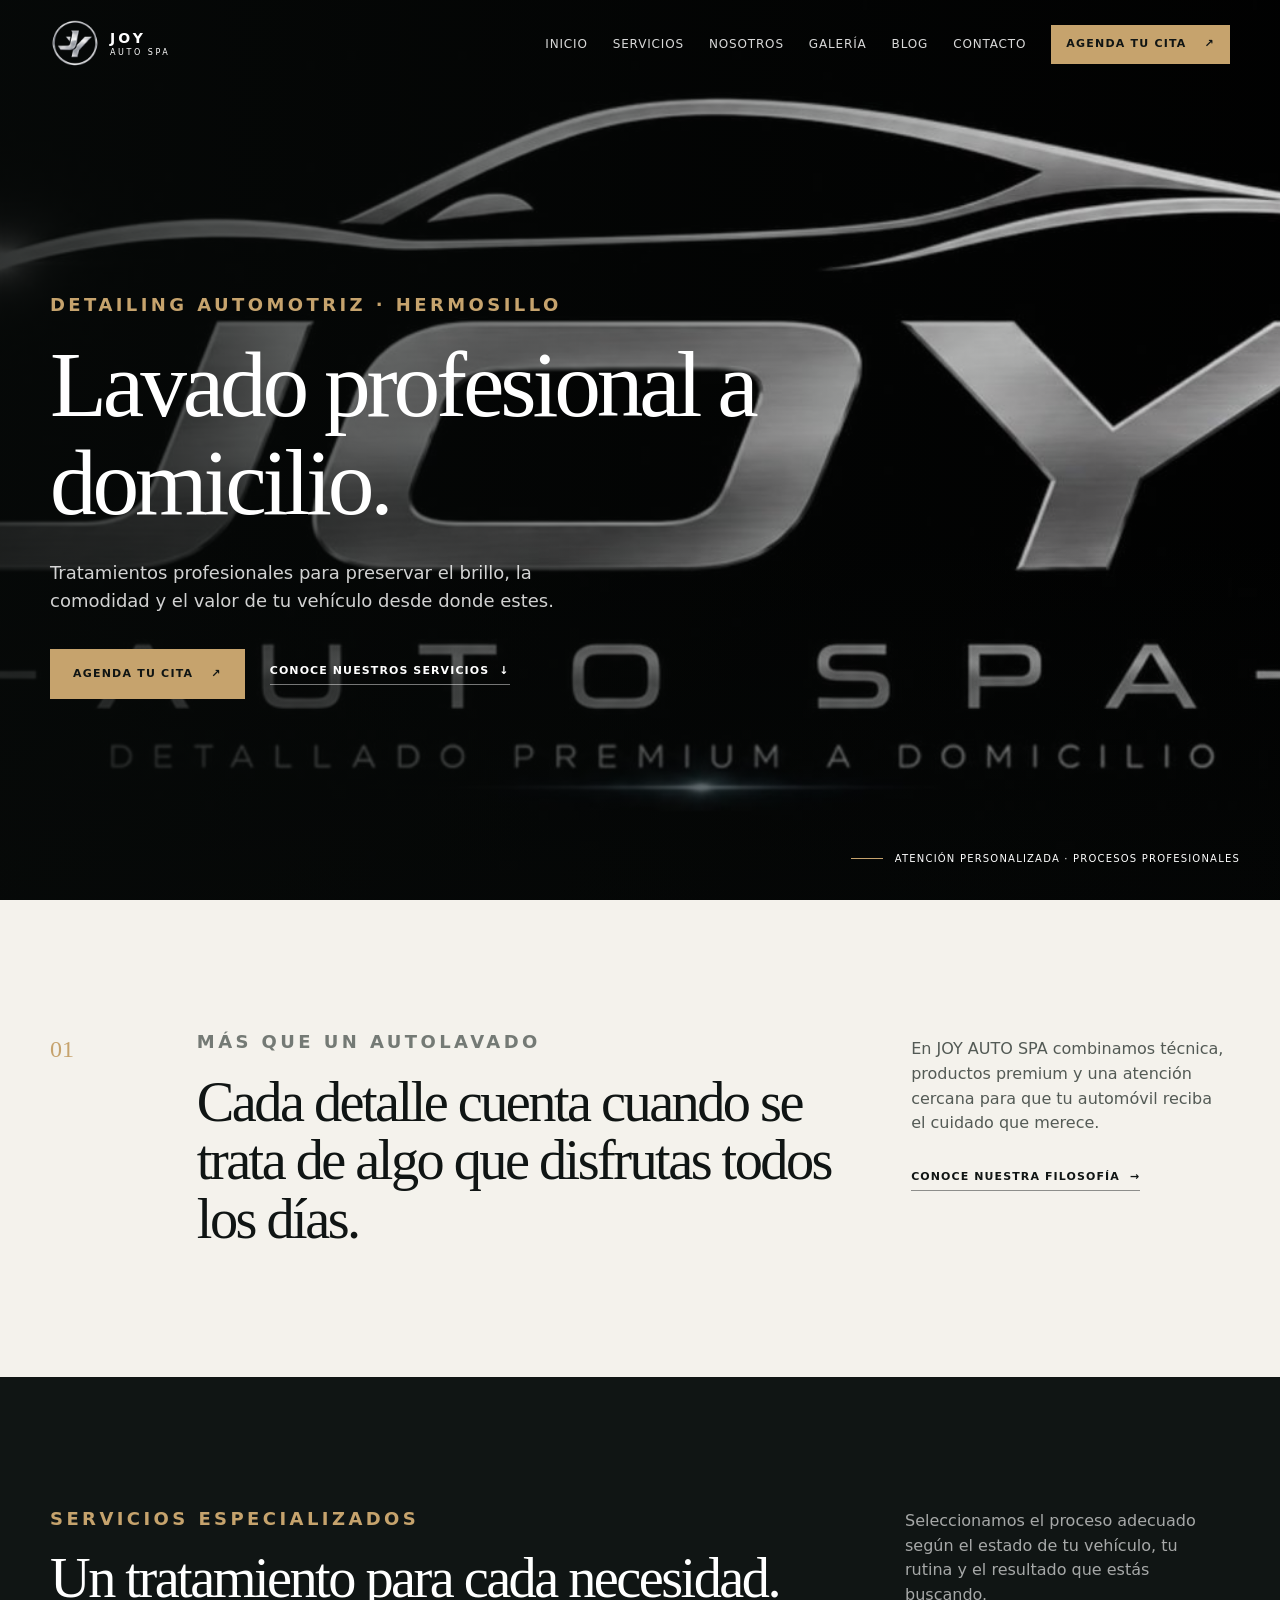
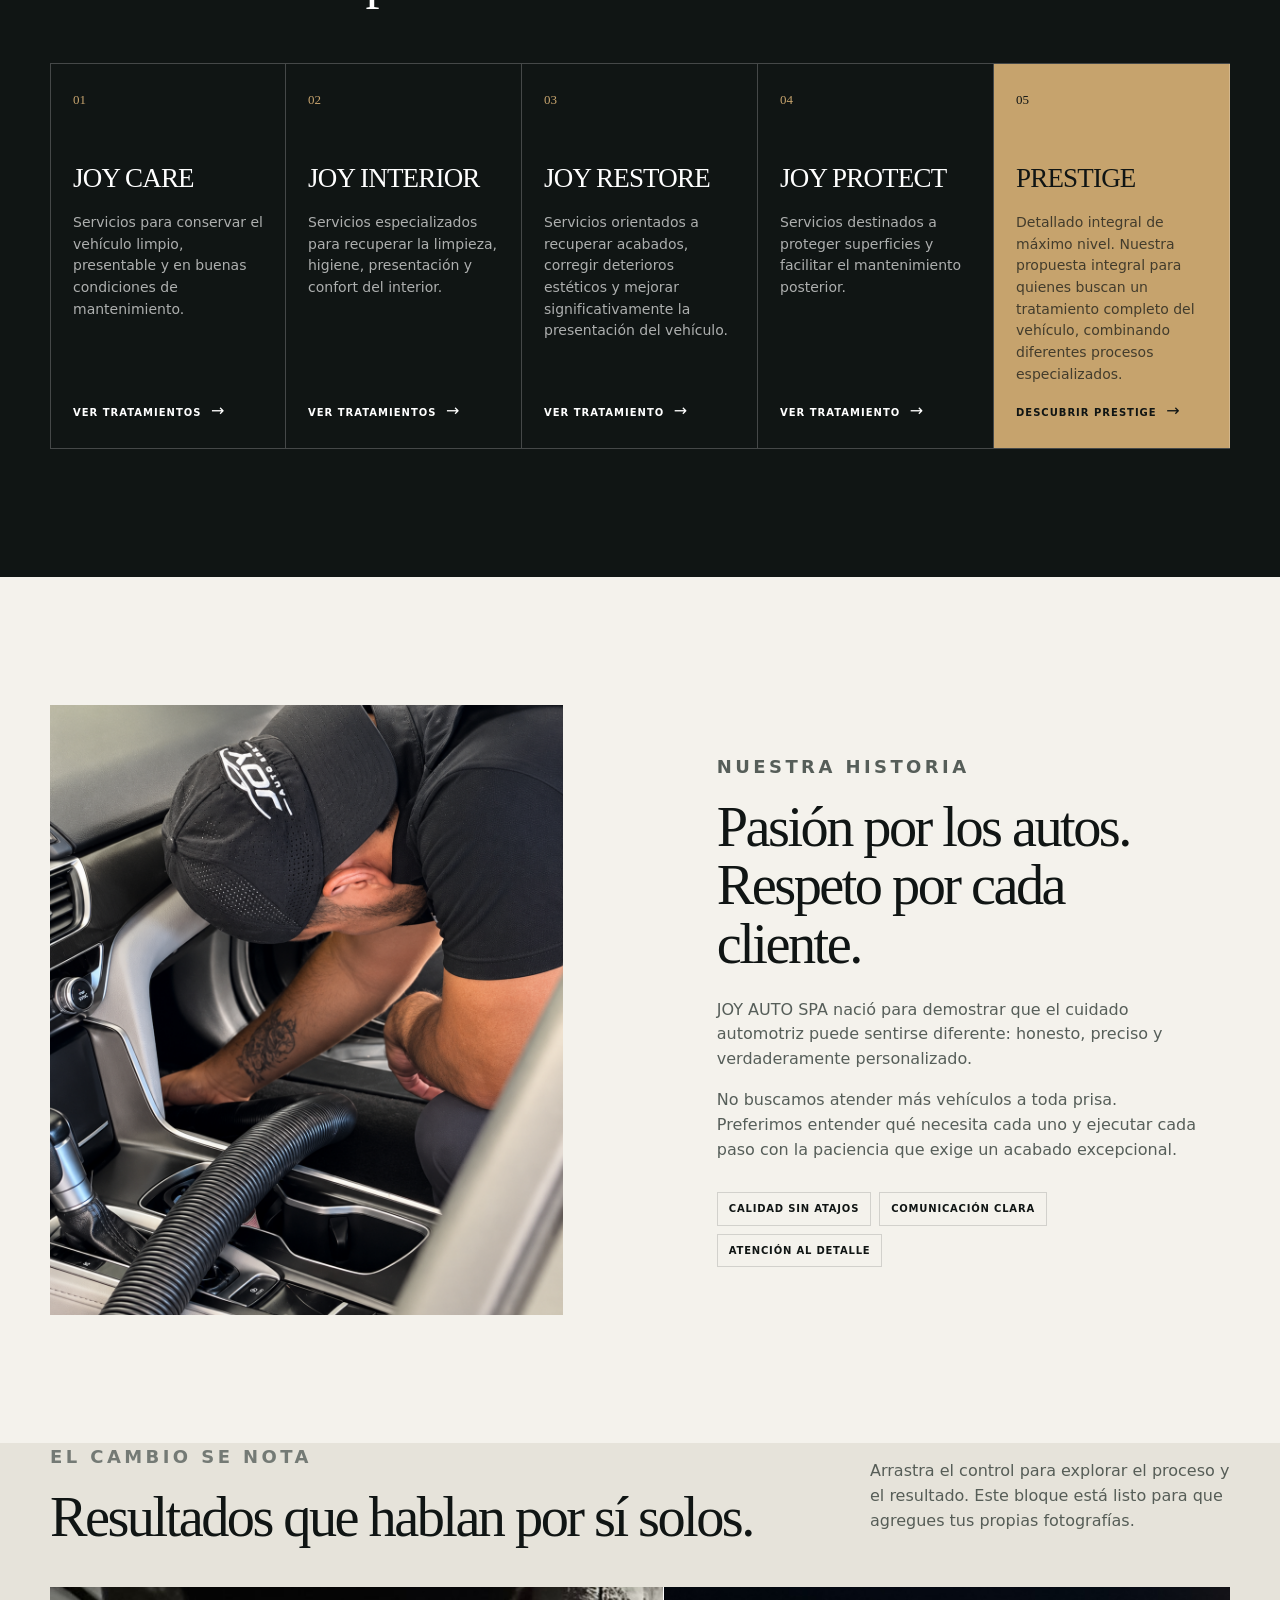
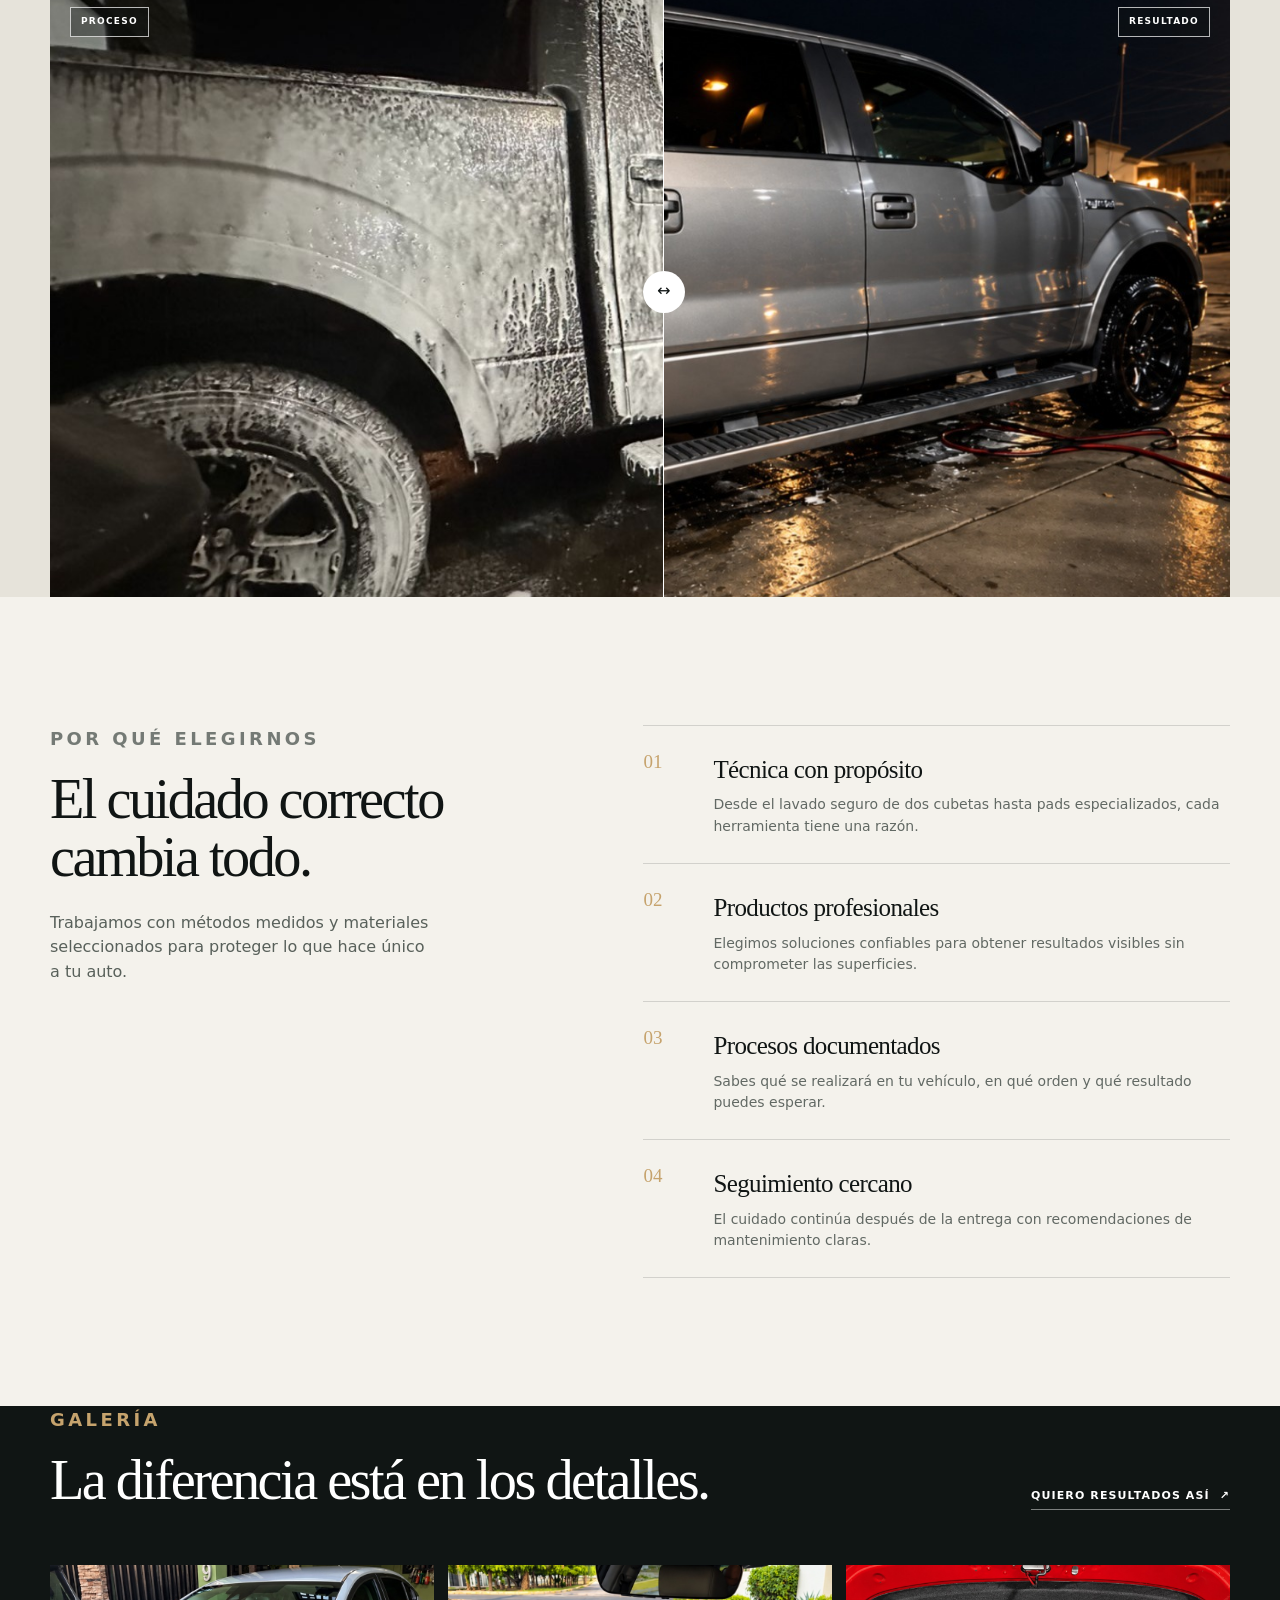
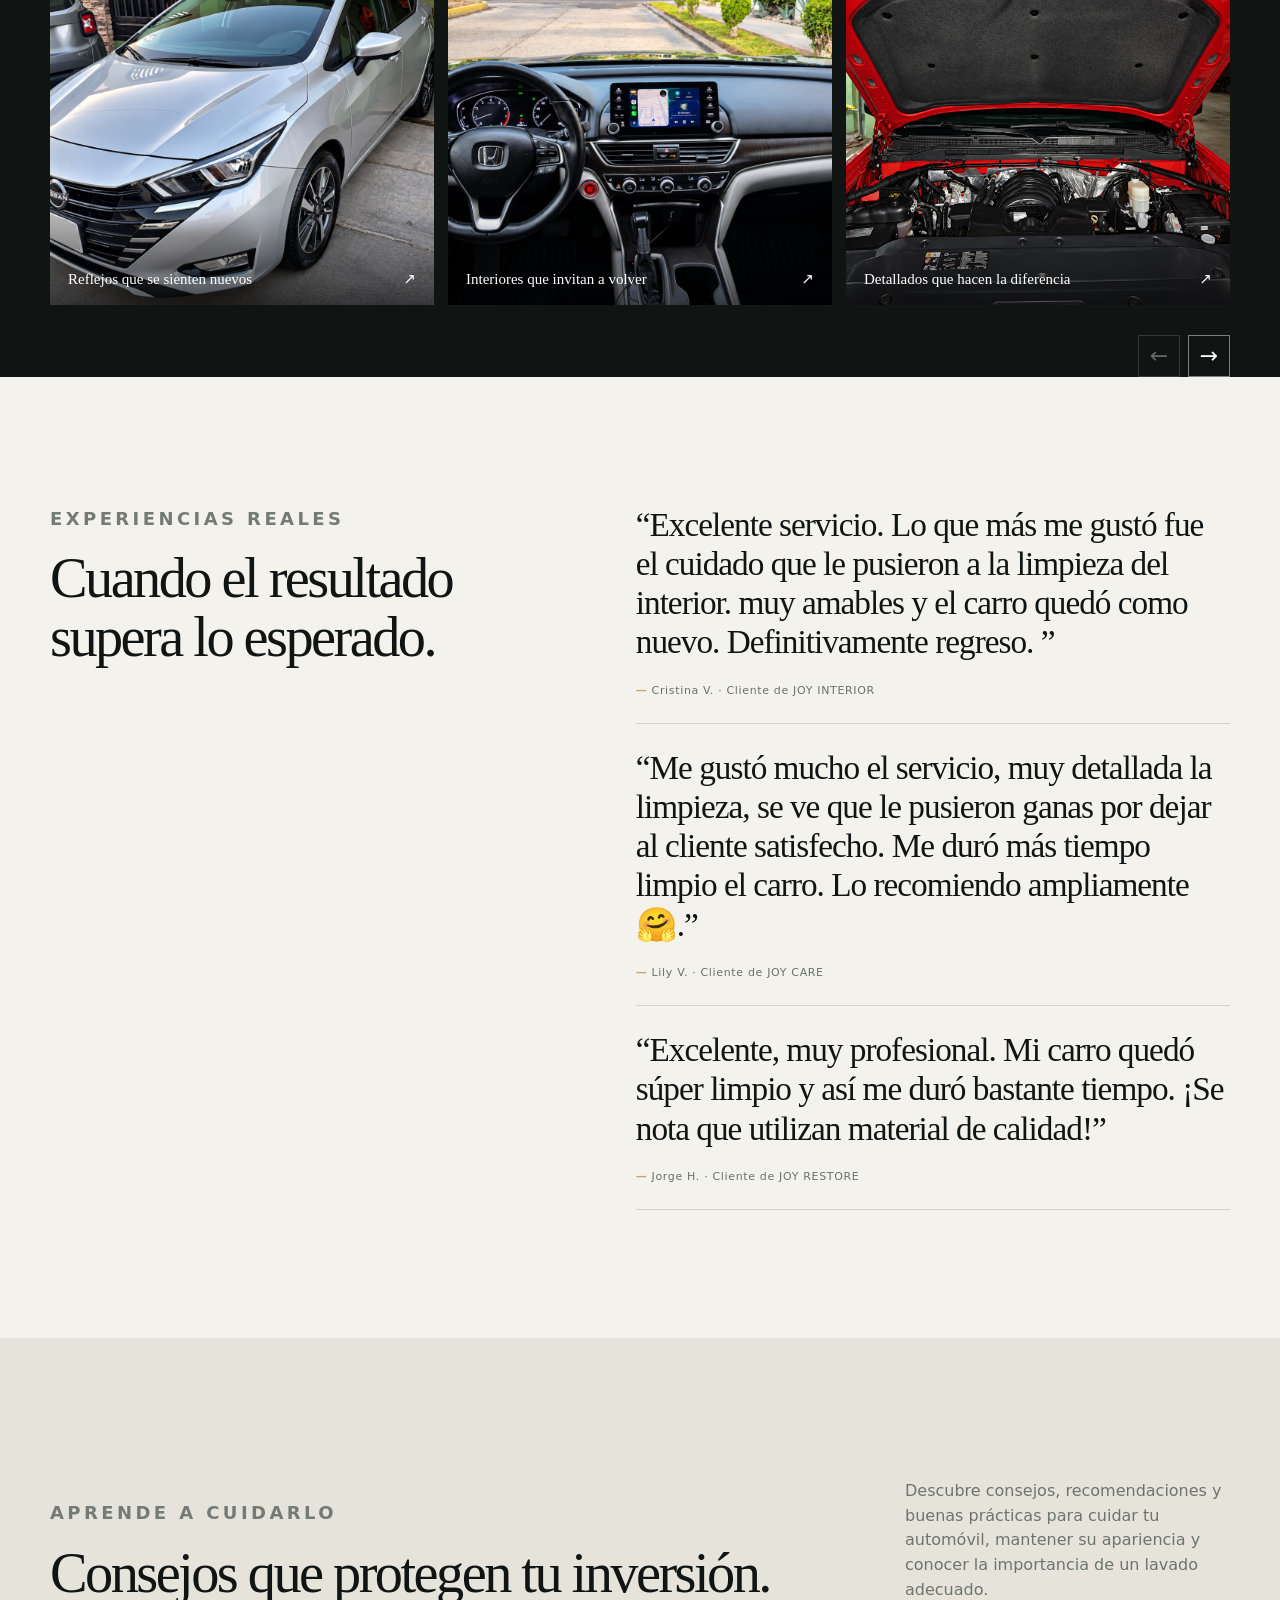
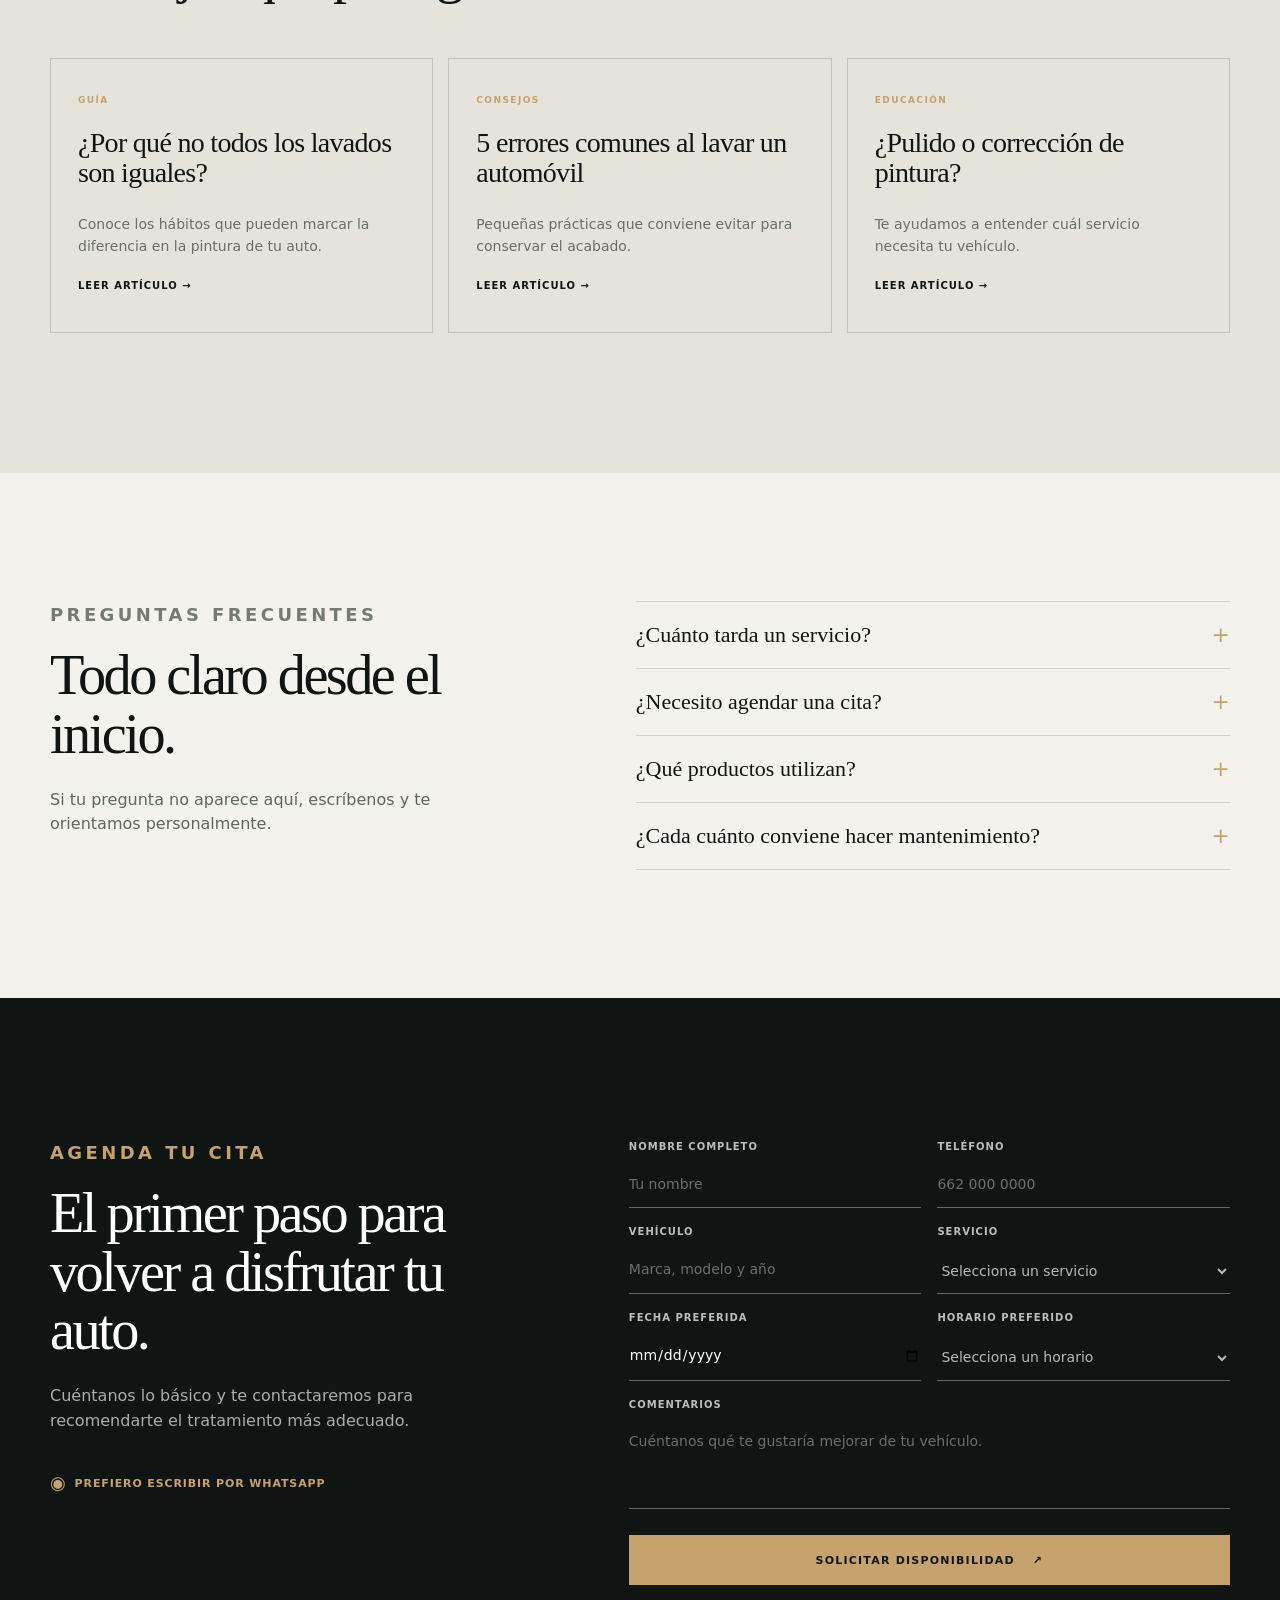
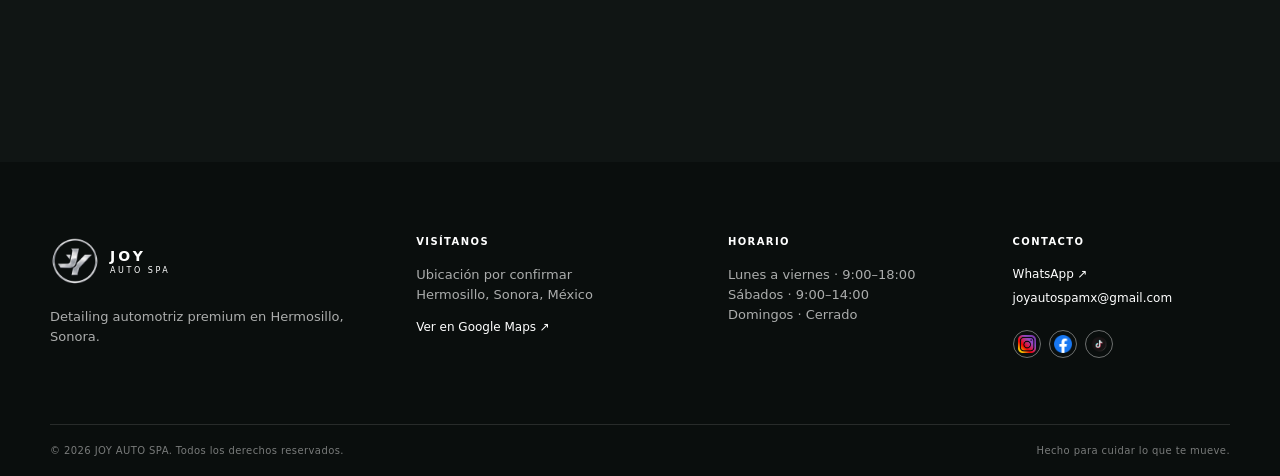
==== commit 2cc5fc6a: "actualizacion final" ====
--- a/index.html
+++ b/index.html
@@ -200,15 +200,7 @@
     </section>
   </main>
 
-  <footer class="site-footer" id="contacto">
-    <div class="shell footer-grid">
-      <div><a class="brand brand-footer" href="#inicio"><span class="brand-mark" aria-hidden="true">J</span><span><strong>JOY</strong><small>AUTO SPA</small></span></a><p>Detailing automotriz premium en Hermosillo, Sonora.</p></div>
-      <div><h2>Visítanos</h2><!-- Reemplazar con dirección real. --><p>Ubicación por confirmar<br>Hermosillo, Sonora, México</p><a data-map-link href="#" target="_blank" rel="noopener noreferrer">Ver en Google Maps ↗</a></div>
-      <div><h2>Horario</h2><p>Lunes a viernes · 9:00–18:00<br>Sábados · 9:00–14:00<br>Domingos · Cerrado</p></div>
-      <div><h2>Contacto</h2><a data-whatsapp-direct href="#" target="_blank" rel="noopener noreferrer">WhatsApp ↗</a><a data-email-link href="joyautospamx@gmail.com">joyautospamx@gmail.com</a><div class="social-links"><a href="https://www.instagram.com/joyautospa/" aria-label="Instagram de JOY AUTO SPA">IG</a><a href="https://www.facebook.com/profile.php?id=61592713452634" aria-label="Facebook de JOY AUTO SPA">FB</a></div></div>
-    </div>
-    <div class="shell footer-bottom"><span>© <span data-year></span> JOY AUTO SPA. Todos los derechos reservados.</span><span>Hecho para cuidar lo que te mueve.</span></div>
-  </footer>
+  <div data-site-footer></div>
 
   <!-- Modal reutilizado por la galería. No editar salvo que se quiera cambiar su estructura. -->
   <dialog class="gallery-dialog" data-gallery-dialog><button class="dialog-close" type="button" data-dialog-close aria-label="Cerrar fotografía">×</button><button class="dialog-nav dialog-nav-prev" type="button" data-dialog-prev aria-label="Ver fotografía anterior">←</button><div class="media-slot dialog-media" data-dialog-media><span class="media-slot__tag" data-dialog-label>Detalle de galería</span></div><button class="dialog-nav dialog-nav-next" type="button" data-dialog-next aria-label="Ver fotografía siguiente">→</button></dialog>
--- a/assets/styles.css
+++ b/assets/styles.css
@@ -35,6 +35,9 @@
 
 /* Formulario y pie */
 .booking-grid { display:grid; grid-template-columns:.75fr 1fr; gap:clamp(50px,10vw,140px); } .booking-grid>div>p:not(.eyebrow) { max-width:405px; color:rgba(255,255,255,.65); } .whatsapp-direct { display:inline-flex; align-items:center; gap:8px; margin-top:20px; color:var(--gold); font-size:11px; font-weight:700; letter-spacing:.08em; text-decoration:none; text-transform:uppercase; } .whatsapp-direct span { font-size:18px; } .booking-form { display:grid; gap:16px; } .form-row { display:grid; grid-template-columns:1fr 1fr; gap:16px; } .booking-form label { display:grid; gap:7px; color:rgba(255,255,255,.72); font-size:10px; font-weight:700; letter-spacing:.1em; text-transform:uppercase; } .booking-form input,.booking-form textarea,.booking-form select { width:100%; padding:12px 0; border:0; border-bottom:1px solid rgba(255,255,255,.35); border-radius:0; outline:0; color:var(--white); background:transparent; font-size:14px; font-weight:400; letter-spacing:0; text-transform:none; } .booking-form select { color:rgba(255,255,255,.7); } .booking-form select option { color:var(--ink); } .booking-form input::placeholder,.booking-form textarea::placeholder { color:rgba(255,255,255,.38); } .booking-form input:focus,.booking-form textarea:focus,.booking-form select:focus { border-color:var(--gold); } .booking-form .button { margin-top:10px; border-color:var(--gold); } .form-status { min-height:20px; margin:0; color:var(--gold); font-size:12px; } .site-footer { padding-top:75px; color:rgba(255,255,255,.66); background:#0a0e0d; } .footer-grid { display:grid; grid-template-columns:1.2fr 1fr .9fr .8fr; gap:40px; padding-bottom:60px; } .brand-footer { margin-bottom:20px; color:var(--white); } .footer-grid p { font-size:13px; } .footer-grid h2 { margin-bottom:17px; color:var(--white); font-family:var(--sans); font-size:10px; font-weight:700; letter-spacing:.14em; text-transform:uppercase; } .footer-grid a:not(.brand) { display:block; width:max-content; max-width:100%; margin:6px 0; color:var(--white); font-size:12px; text-decoration:none; } .footer-grid a:not(.brand):hover { color:var(--gold); } .social-links { display:flex; gap:8px; margin-top:16px; } .social-links a { display:grid!important; width:28px!important; height:28px; place-items:center; border:1px solid rgba(255,255,255,.4); border-radius:50%; font-size:8px!important; } .footer-bottom { display:flex; justify-content:space-between; gap:20px; padding:18px 0; border-top:1px solid rgba(255,255,255,.12); color:rgba(255,255,255,.45); font-size:10px; letter-spacing:.04em; }
+
+.booking-form textarea { resize:none; }
+.social-links .social-logo { width:18px; height:18px; object-fit:contain; }
 
 /* Modal de galería */
 .gallery-dialog { position:fixed; inset:0; width:min(900px,calc(100vw - 36px)); max-height:calc(100vh - 36px); margin:auto; padding:0; border:0; background:transparent; color:var(--white); } .gallery-dialog::backdrop { background:rgba(0,0,0,.82); backdrop-filter:blur(4px); } .dialog-media { width:100%; aspect-ratio:4/3; max-height:calc(100vh - 36px); } .dialog-media img { object-fit:contain; } .dialog-close { position:absolute; z-index:4; top:12px; right:12px; display:grid; width:38px; height:38px; place-items:center; border:1px solid rgba(255,255,255,.65); border-radius:50%; color:var(--white); background:rgba(0,0,0,.3); font-size:28px; line-height:1; } .dialog-nav { position:absolute; z-index:3; top:50%; display:grid; width:44px; height:44px; place-items:center; border:1px solid rgba(255,255,255,.65); border-radius:50%; color:var(--white); background:rgba(16,21,20,.72); font-size:23px; transform:translateY(-50%); transition:background .2s,color .2s; } .dialog-nav:hover { color:var(--ink); background:var(--gold); } .dialog-nav-prev { left:14px; } .dialog-nav-next { right:14px; }
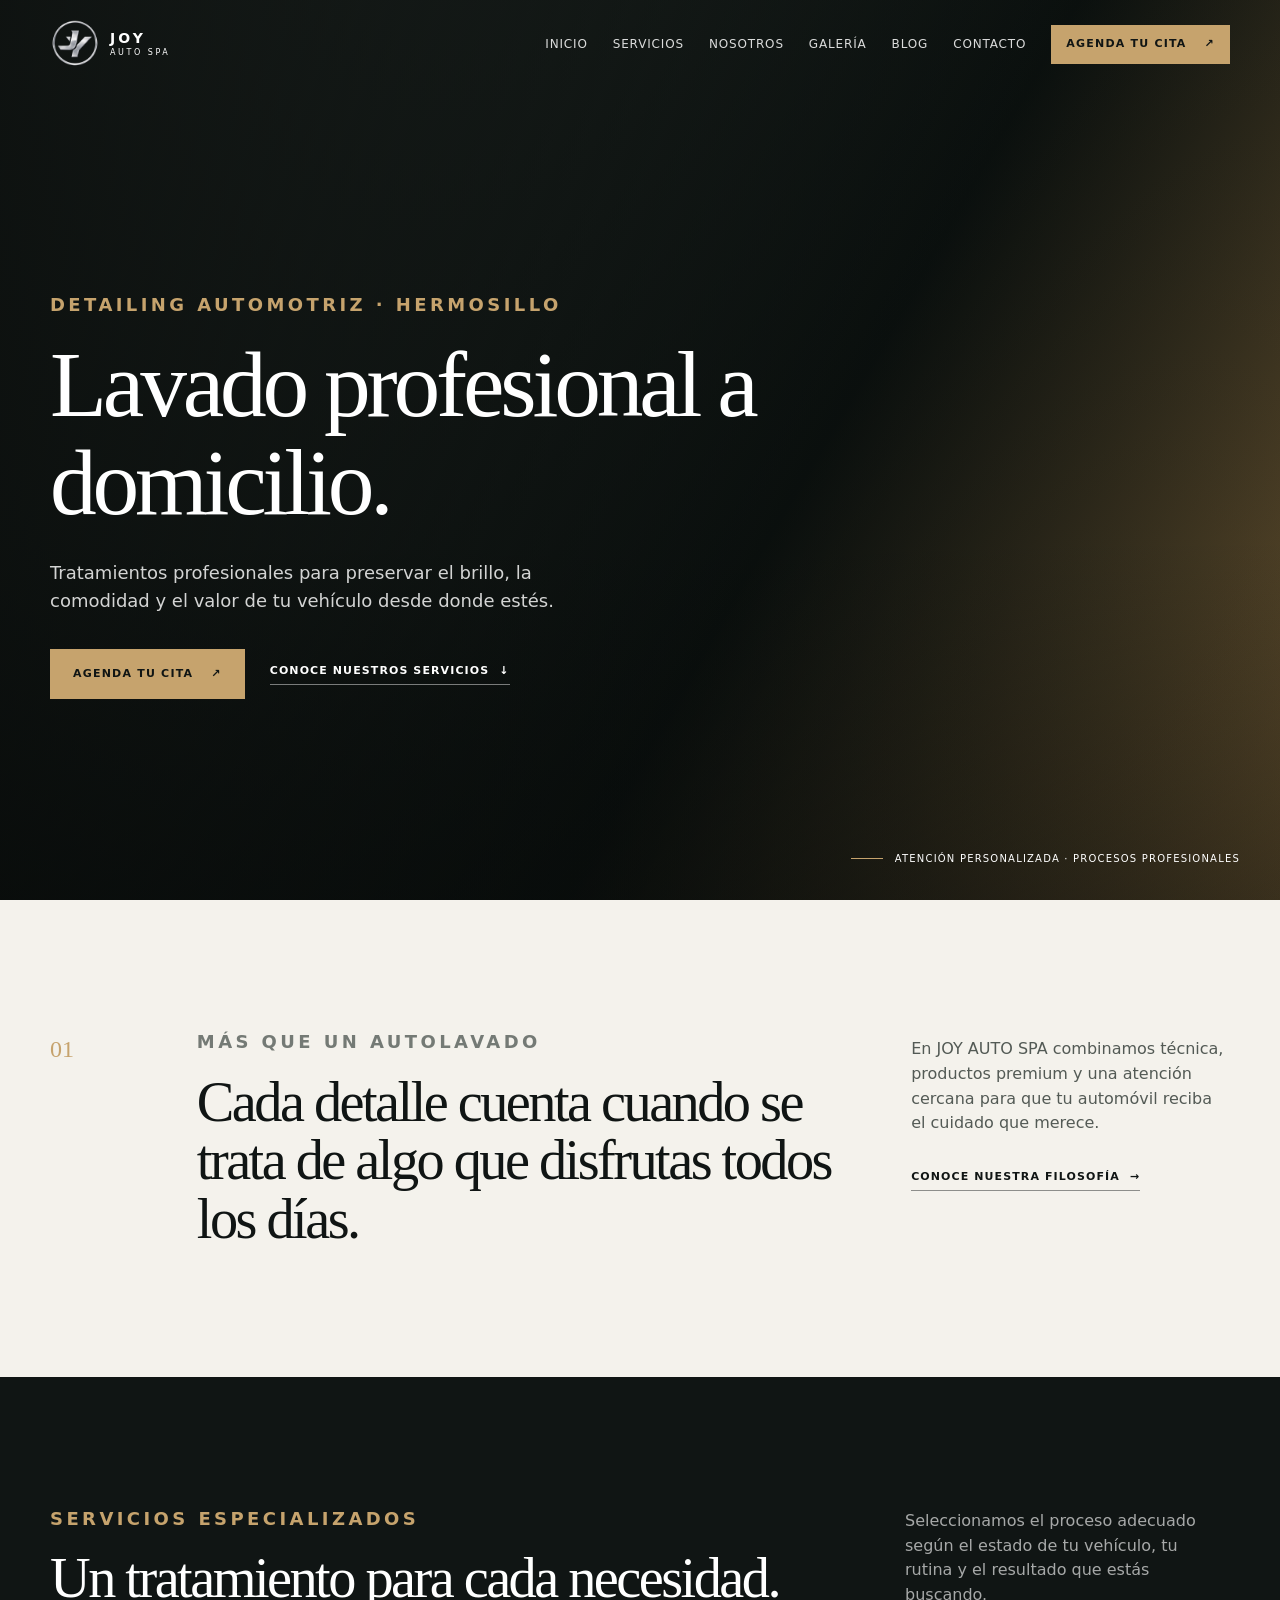
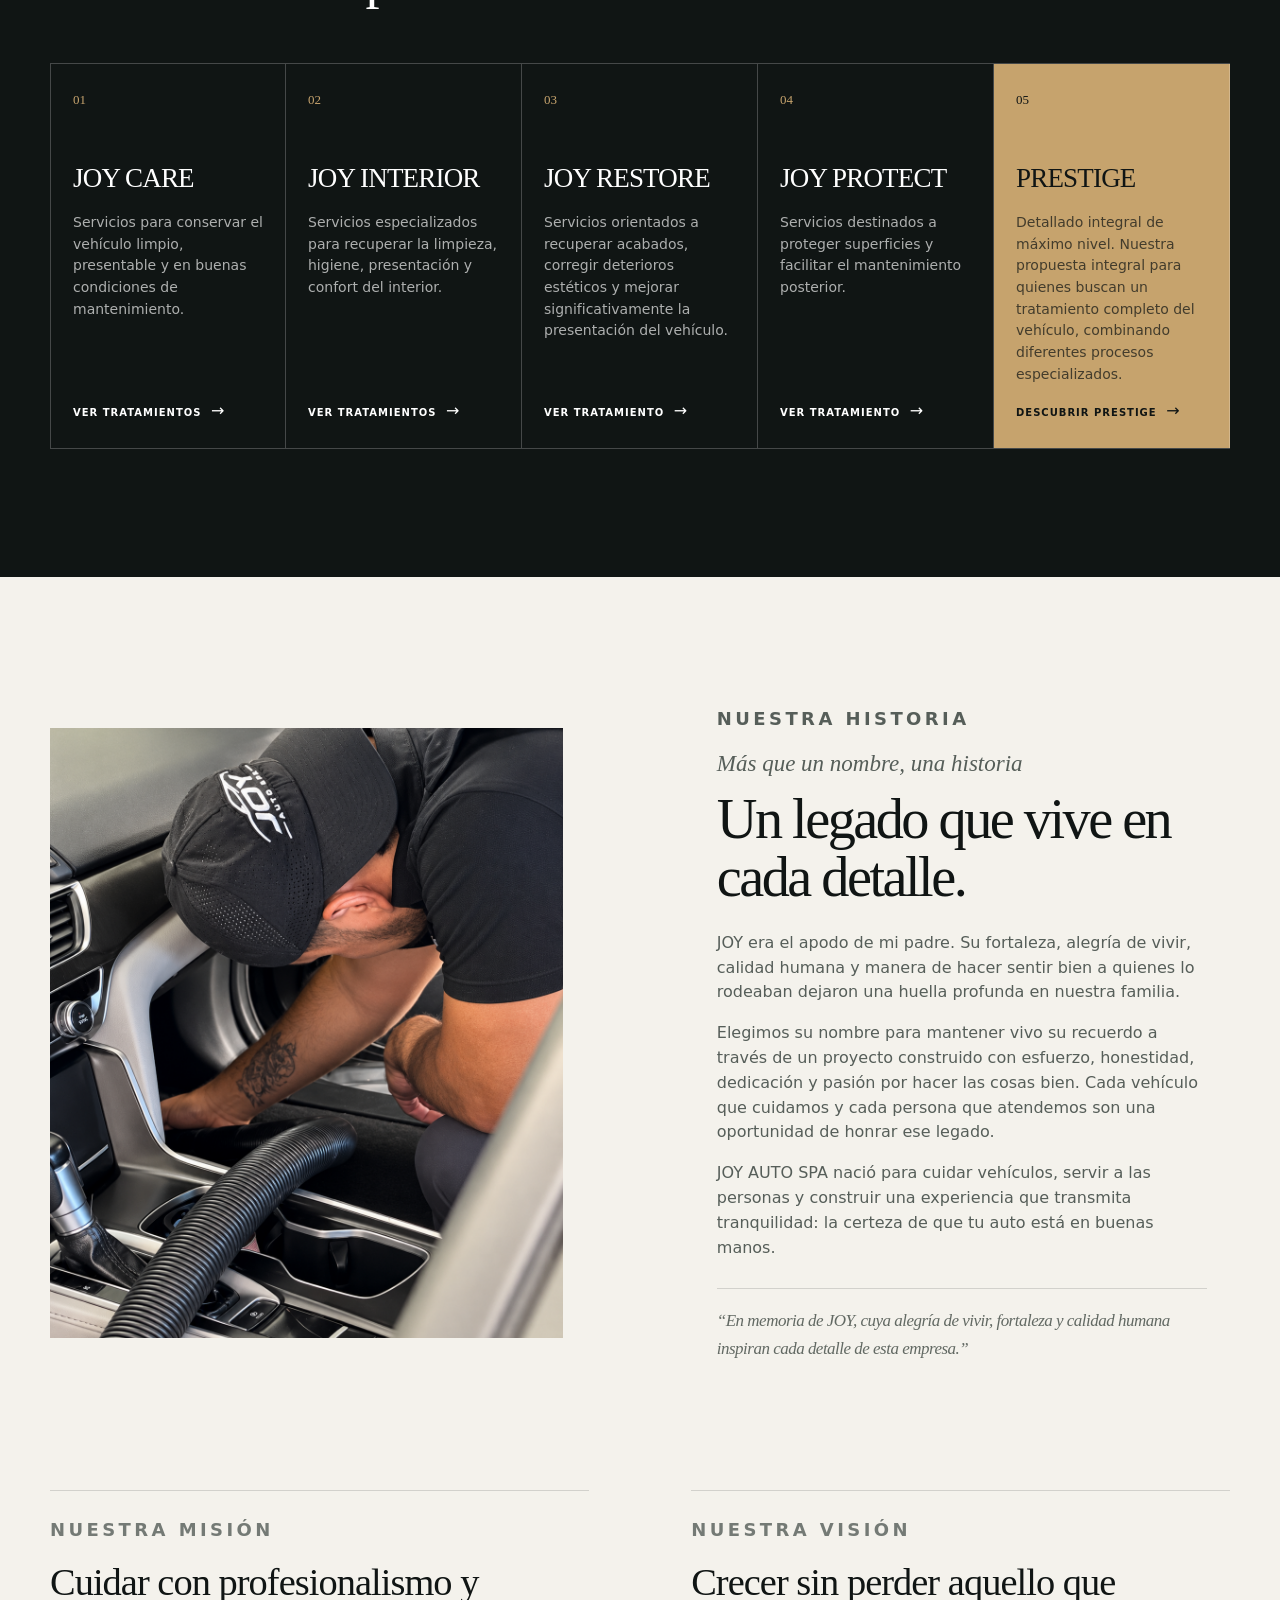
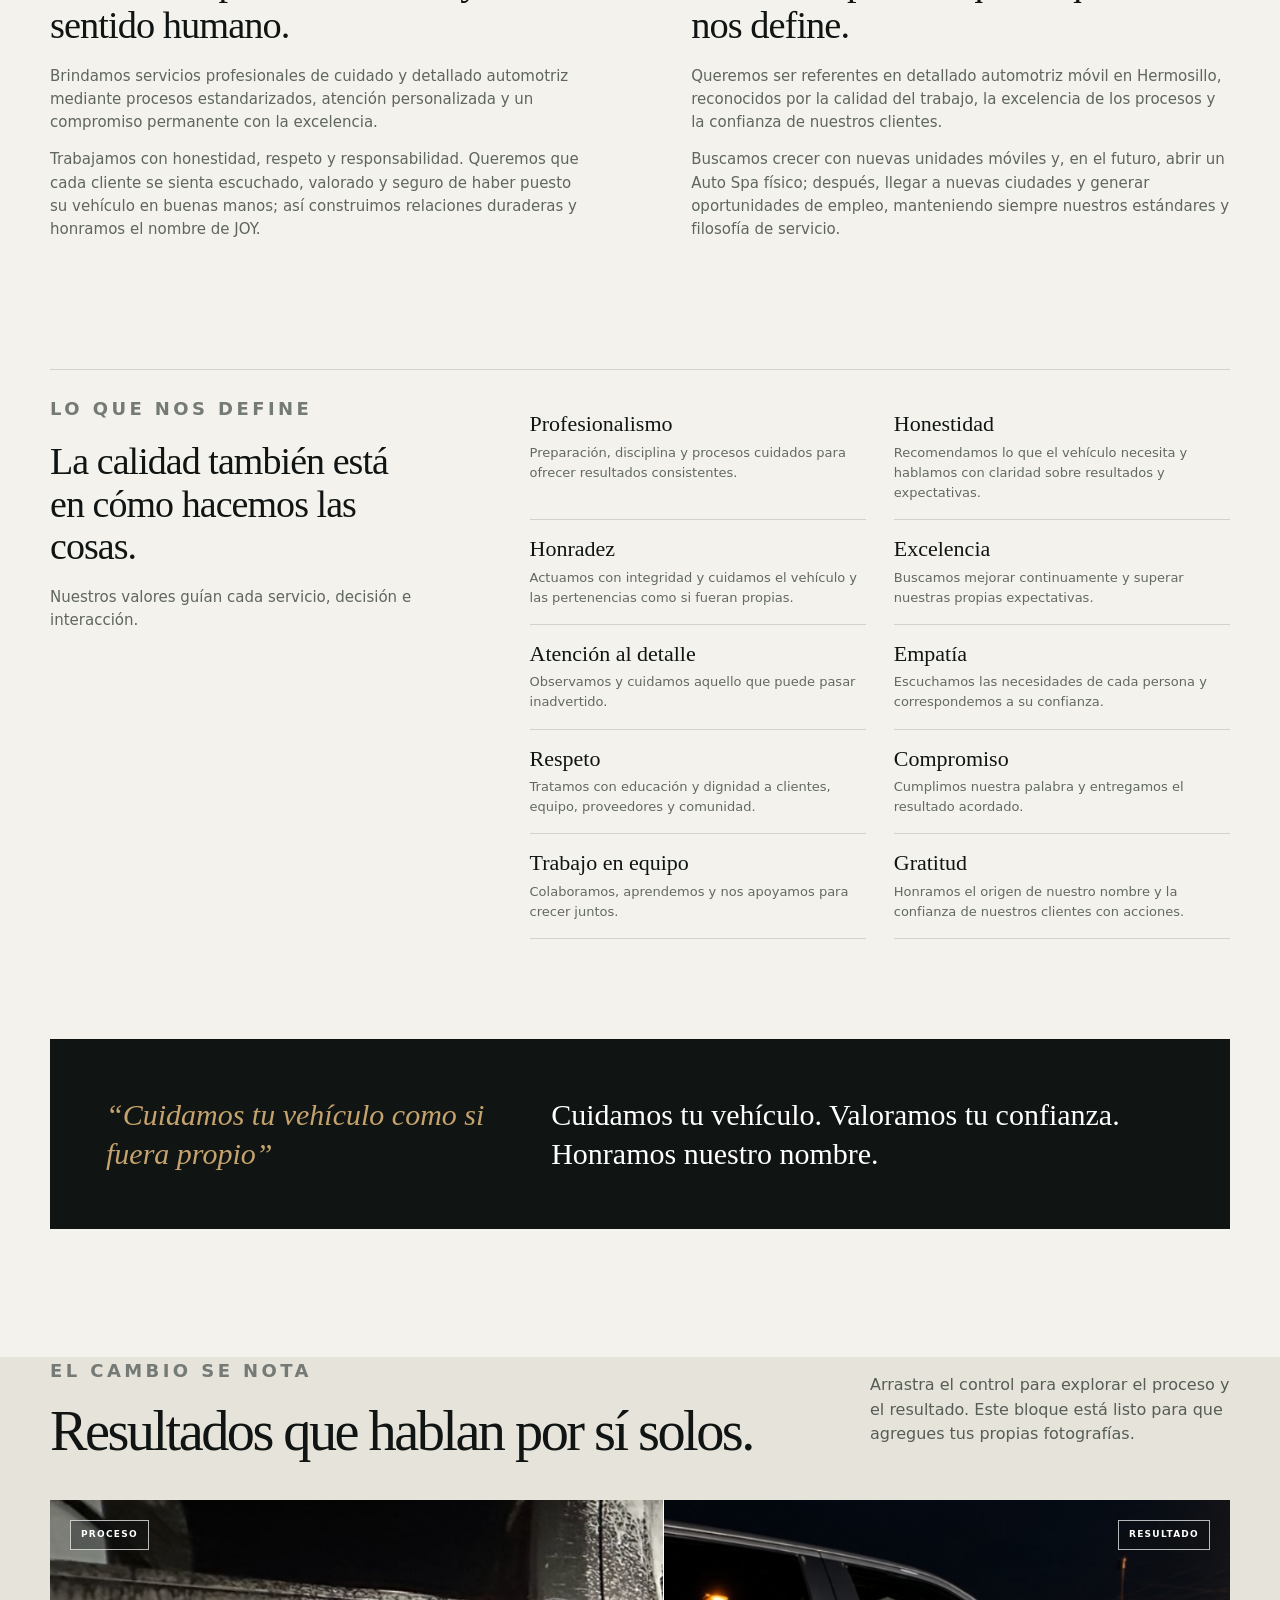
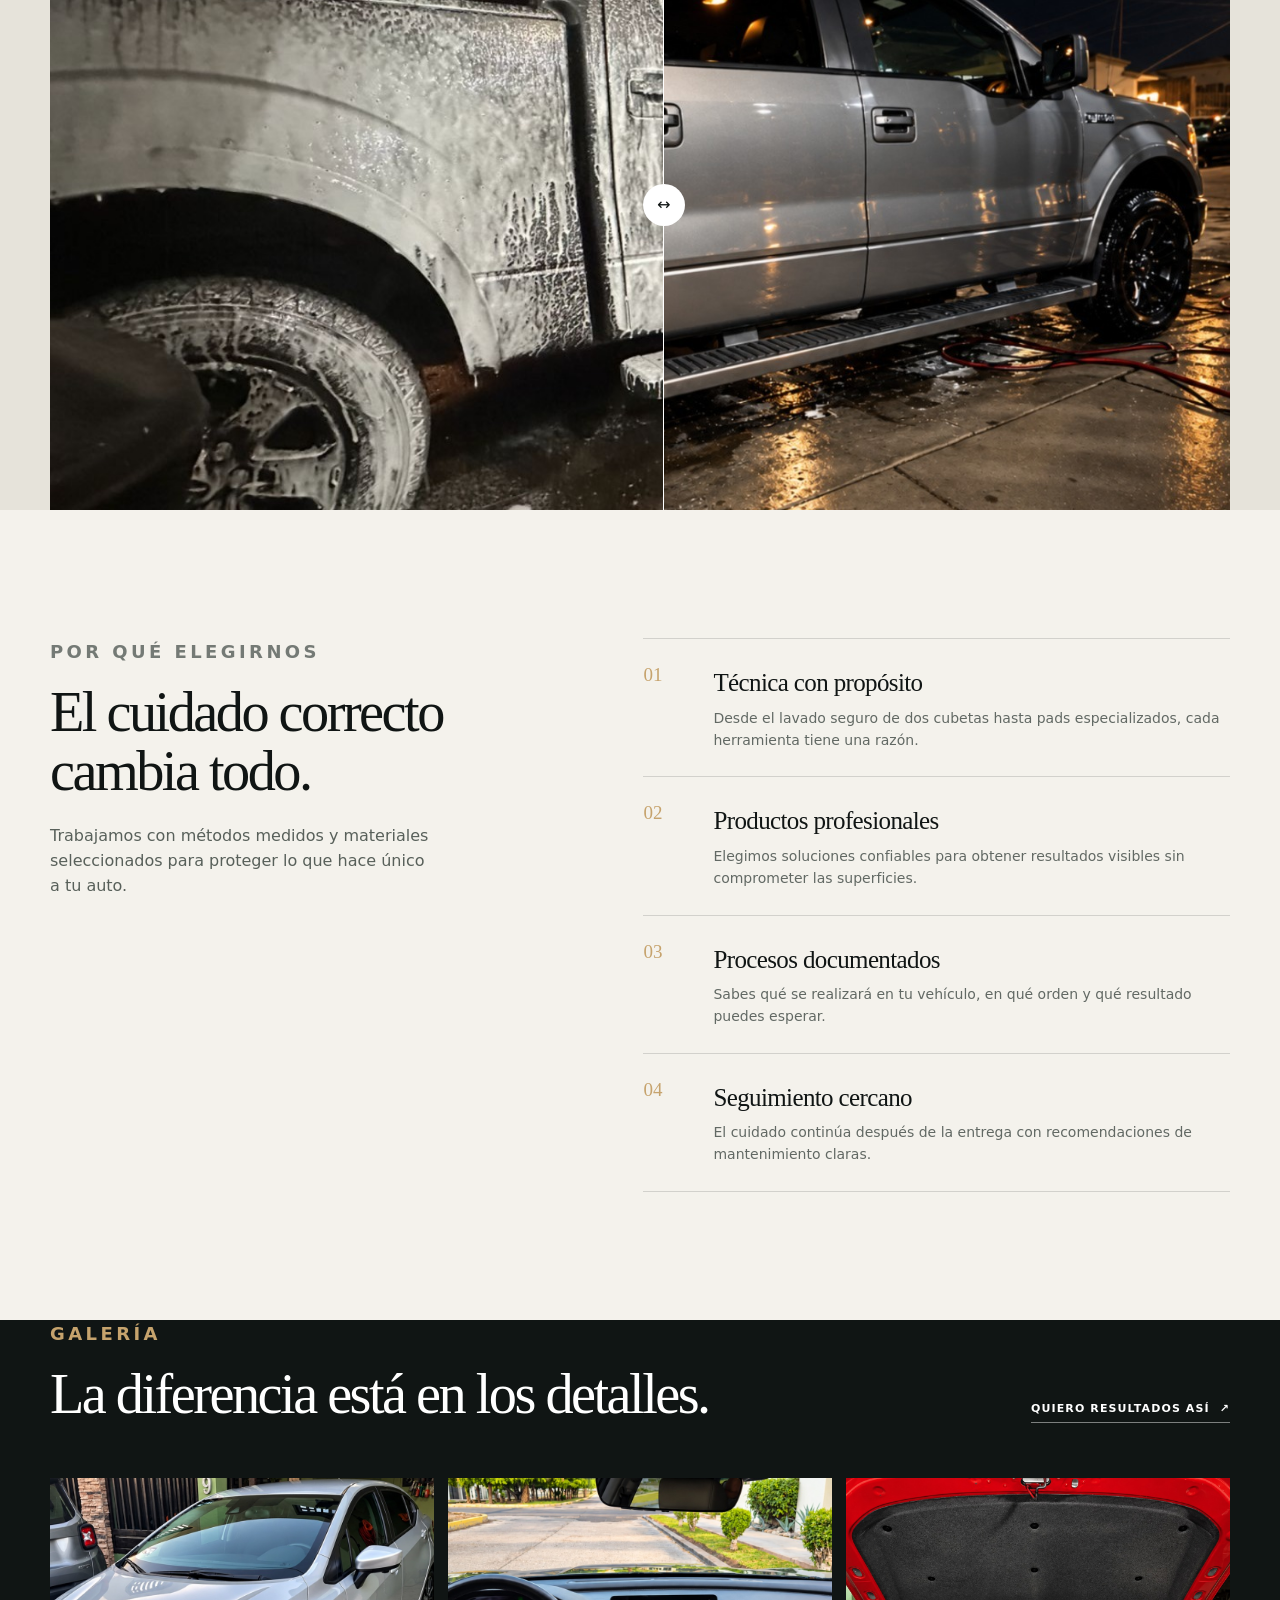
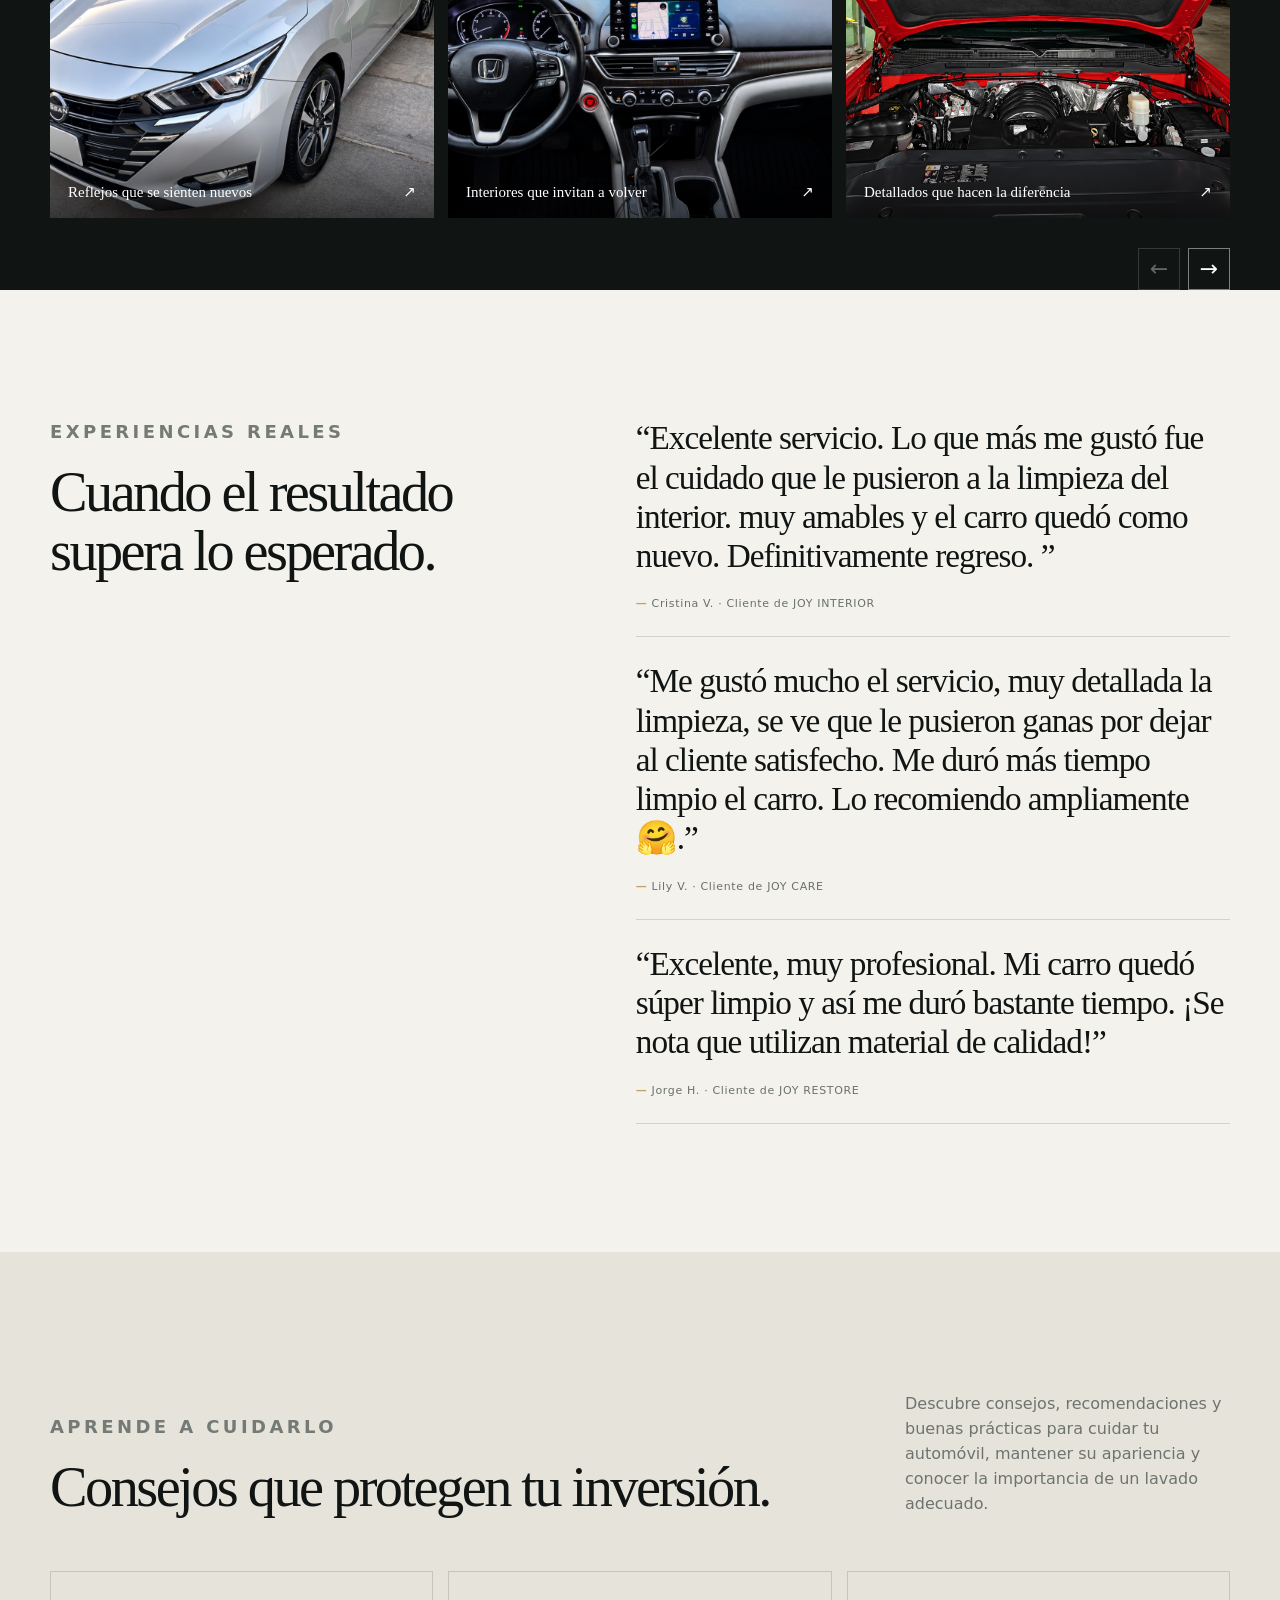
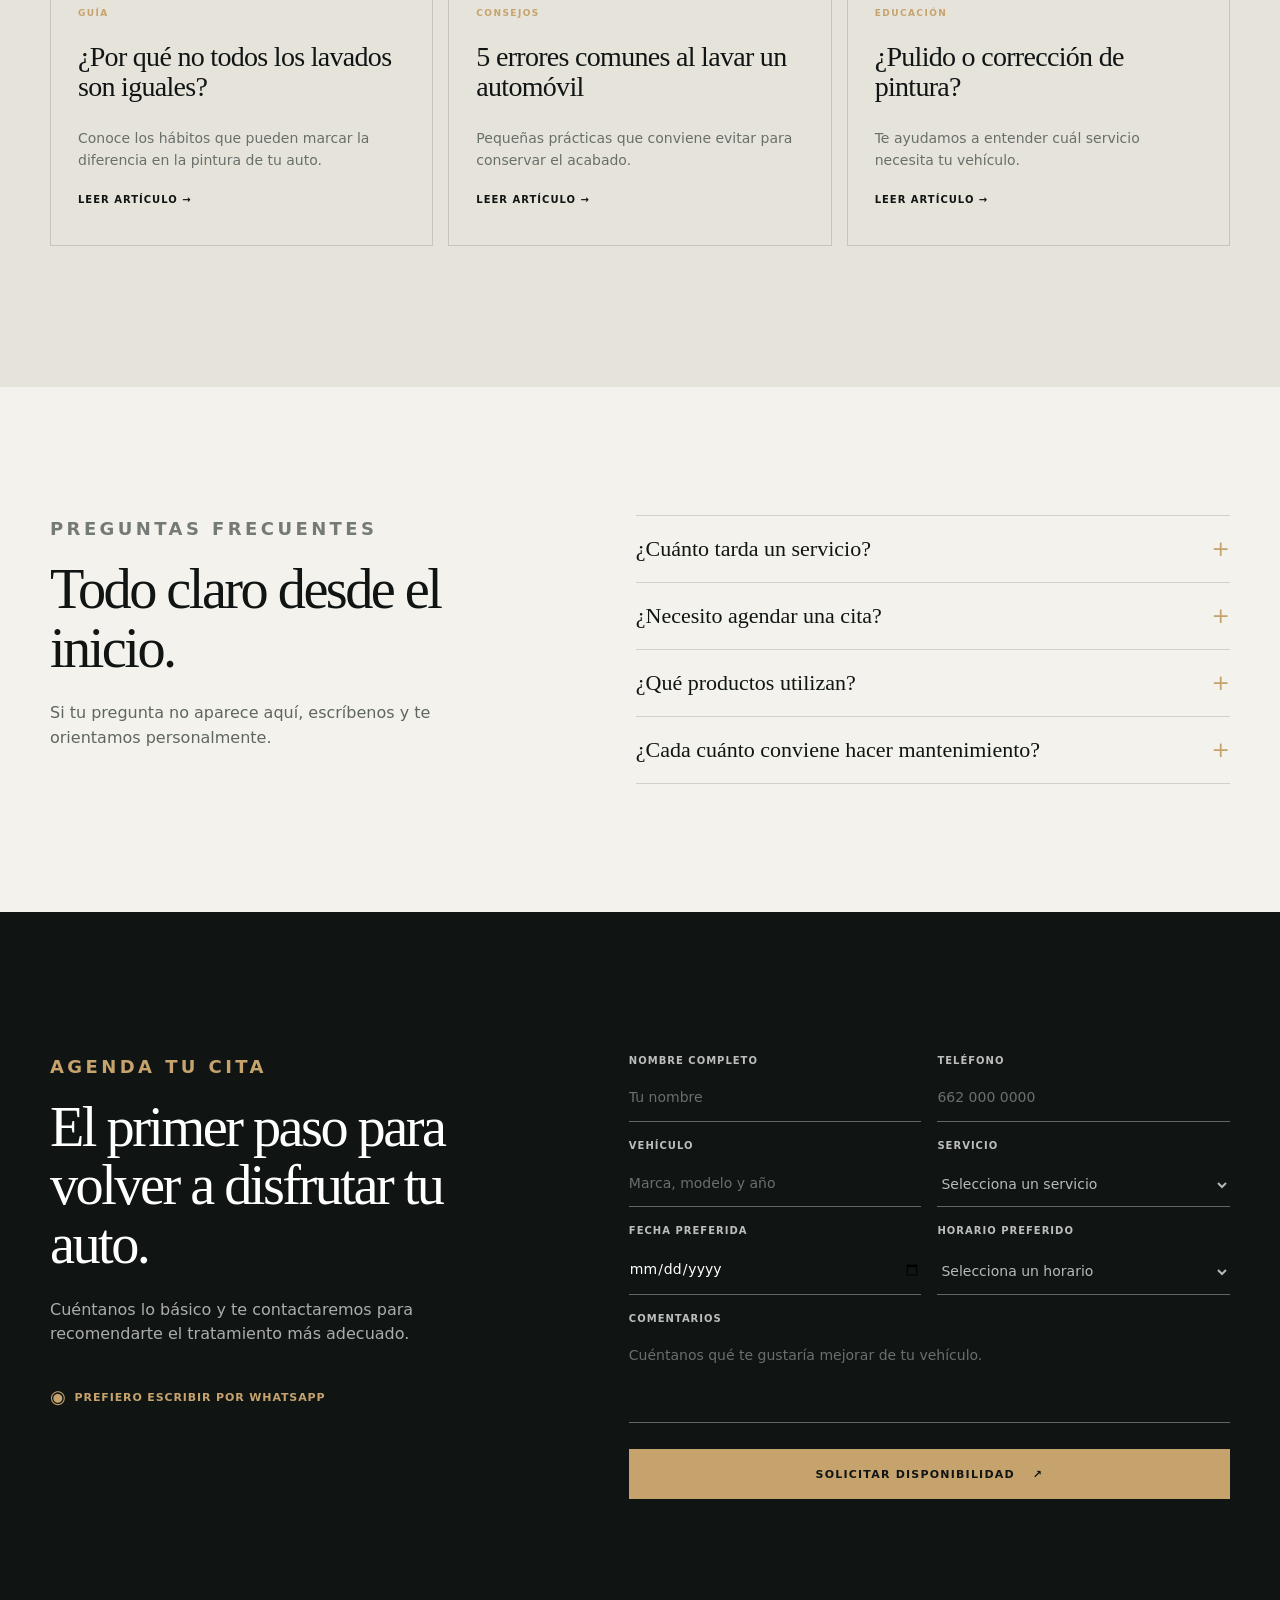
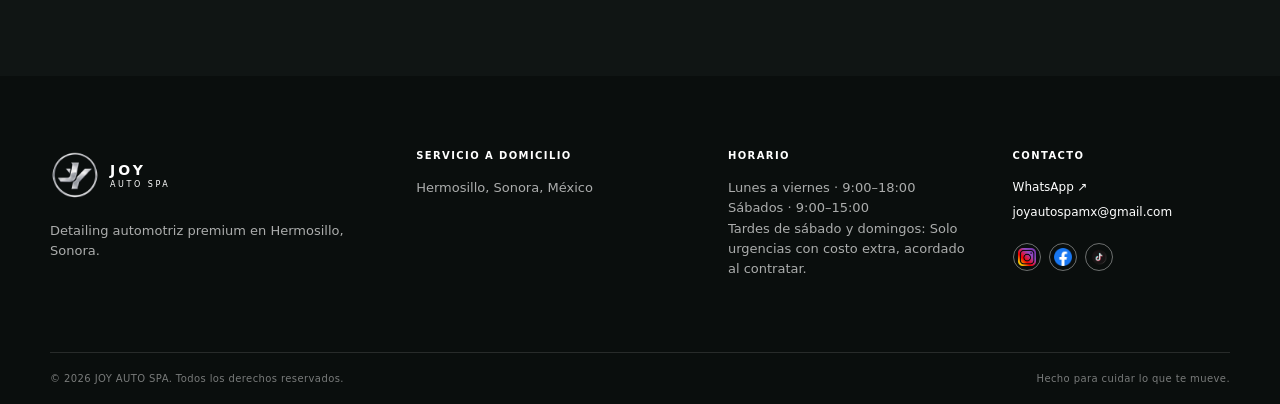
==== commit 86a2dde4: "CAMBIOS EN NOSOTROS" ====
--- a/index.html
+++ b/index.html
@@ -27,7 +27,7 @@
       <div class="shell hero-content reveal">
         <p class="eyebrow eyebrow-light">DETAILING AUTOMOTRIZ · HERMOSILLO</p>
         <h1>Lavado profesional a domicilio.<br></h1>
-        <p class="hero-copy">Tratamientos profesionales para preservar el brillo, la comodidad y el valor de tu vehículo desde donde estes.</p>
+        <p class="hero-copy">Tratamientos profesionales para preservar el brillo, la comodidad y el valor de tu vehículo desde donde estés.</p>
         <div class="button-row">
           <a class="button" href="#agenda">Agenda tu cita <span aria-hidden="true">↗</span></a>
           <a class="text-link text-link-light" href="#servicios">Conoce nuestros servicios <span aria-hidden="true">↓</span></a>
@@ -86,12 +86,51 @@
         </div>
         <div class="story-content">
           <p class="eyebrow">NUESTRA HISTORIA</p>
-          <h2 id="story-title">Pasión por los autos. Respeto por cada cliente.</h2>
-          <p>JOY AUTO SPA nació para demostrar que el cuidado automotriz puede sentirse diferente: honesto, preciso y verdaderamente personalizado.</p>
-          <p>No buscamos atender más vehículos a toda prisa. Preferimos entender qué necesita cada uno y ejecutar cada paso con la paciencia que exige un acabado excepcional.</p>
-          <div class="values-list" aria-label="Valores de JOY AUTO SPA">
-            <span>Calidad sin atajos</span><span>Comunicación clara</span><span>Atención al detalle</span>
+          <p class="story-phrase">Más que un nombre, una historia</p>
+          <h2 id="story-title">Un legado que vive en cada detalle.</h2>
+          <p>JOY era el apodo de mi padre. Su fortaleza, alegría de vivir, calidad humana y manera de hacer sentir bien a quienes lo rodeaban dejaron una huella profunda en nuestra familia.</p>
+          <p>Elegimos su nombre para mantener vivo su recuerdo a través de un proyecto construido con esfuerzo, honestidad, dedicación y pasión por hacer las cosas bien. Cada vehículo que cuidamos y cada persona que atendemos son una oportunidad de honrar ese legado.</p>
+          <p>JOY AUTO SPA nació para cuidar vehículos, servir a las personas y construir una experiencia que transmita tranquilidad: la certeza de que tu auto está en buenas manos.</p>
+          <blockquote class="story-dedication">“En memoria de JOY, cuya alegría de vivir, fortaleza y calidad humana inspiran cada detalle de esta empresa.”</blockquote>
+        </div>
+      </div>
+      <div class="shell story-principles">
+        <div class="story-purpose-grid">
+          <article class="story-purpose">
+            <p class="eyebrow">NUESTRA MISIÓN</p>
+            <h3>Cuidar con profesionalismo y sentido humano.</h3>
+            <p>Brindamos servicios profesionales de cuidado y detallado automotriz mediante procesos estandarizados, atención personalizada y un compromiso permanente con la excelencia.</p>
+            <p>Trabajamos con honestidad, respeto y responsabilidad. Queremos que cada cliente se sienta escuchado, valorado y seguro de haber puesto su vehículo en buenas manos; así construimos relaciones duraderas y honramos el nombre de JOY.</p>
+          </article>
+          <article class="story-purpose">
+            <p class="eyebrow">NUESTRA VISIÓN</p>
+            <h3>Crecer sin perder aquello que nos define.</h3>
+            <p>Queremos ser referentes en detallado automotriz móvil en Hermosillo, reconocidos por la calidad del trabajo, la excelencia de los procesos y la confianza de nuestros clientes.</p>
+            <p>Buscamos crecer con nuevas unidades móviles y, en el futuro, abrir un Auto Spa físico; después, llegar a nuevas ciudades y generar oportunidades de empleo, manteniendo siempre nuestros estándares y filosofía de servicio.</p>
+          </article>
+        </div>
+        <div class="story-values">
+          <div class="story-values-heading">
+            <p class="eyebrow">LO QUE NOS DEFINE</p>
+            <h3>La calidad también está en cómo hacemos las cosas.</h3>
+            <p>Nuestros valores guían cada servicio, decisión e interacción.</p>
           </div>
+          <dl class="story-values-list">
+            <div><dt>Profesionalismo</dt><dd>Preparación, disciplina y procesos cuidados para ofrecer resultados consistentes.</dd></div>
+            <div><dt>Honestidad</dt><dd>Recomendamos lo que el vehículo necesita y hablamos con claridad sobre resultados y expectativas.</dd></div>
+            <div><dt>Honradez</dt><dd>Actuamos con integridad y cuidamos el vehículo y las pertenencias como si fueran propias.</dd></div>
+            <div><dt>Excelencia</dt><dd>Buscamos mejorar continuamente y superar nuestras propias expectativas.</dd></div>
+            <div><dt>Atención al detalle</dt><dd>Observamos y cuidamos aquello que puede pasar inadvertido.</dd></div>
+            <div><dt>Empatía</dt><dd>Escuchamos las necesidades de cada persona y correspondemos a su confianza.</dd></div>
+            <div><dt>Respeto</dt><dd>Tratamos con educación y dignidad a clientes, equipo, proveedores y comunidad.</dd></div>
+            <div><dt>Compromiso</dt><dd>Cumplimos nuestra palabra y entregamos el resultado acordado.</dd></div>
+            <div><dt>Trabajo en equipo</dt><dd>Colaboramos, aprendemos y nos apoyamos para crecer juntos.</dd></div>
+            <div><dt>Gratitud</dt><dd>Honramos el origen de nuestro nombre y la confianza de nuestros clientes con acciones.</dd></div>
+          </dl>
+        </div>
+        <div class="story-signoff" aria-label="Principios de JOY AUTO SPA">
+          <p>“Cuidamos tu vehículo como si fuera propio”</p>
+          <p class="story-signoff-main">Cuidamos tu vehículo. Valoramos tu confianza. Honramos nuestro nombre.</p>
         </div>
       </div>
     </section>
@@ -202,6 +241,7 @@
 
   <div data-site-footer></div>
 
+  
   <!-- Modal reutilizado por la galería. No editar salvo que se quiera cambiar su estructura. -->
   <dialog class="gallery-dialog" data-gallery-dialog><button class="dialog-close" type="button" data-dialog-close aria-label="Cerrar fotografía">×</button><button class="dialog-nav dialog-nav-prev" type="button" data-dialog-prev aria-label="Ver fotografía anterior">←</button><div class="media-slot dialog-media" data-dialog-media><span class="media-slot__tag" data-dialog-label>Detalle de galería</span></div><button class="dialog-nav dialog-nav-next" type="button" data-dialog-next aria-label="Ver fotografía siguiente">→</button></dialog>
   <script src="assets/app.js"></script>
--- a/assets/styles.css
+++ b/assets/styles.css
@@ -114,3 +114,28 @@
   .article-aside { position:static; padding-top:28px; border-top:1px solid var(--line); }
 }
 
+.story-phrase { margin:0 0 12px; color:var(--gold); font:italic 23px/1.2 var(--serif); }
+.story-dedication { margin:28px 0 0; padding:18px 0 0; border-top:1px solid var(--line); color:#626963; font:italic 17px/1.6 var(--serif); }
+.story-principles { margin-top:clamp(72px,10vw,140px); }
+.story-purpose-grid { display:grid; grid-template-columns:repeat(2,minmax(0,1fr)); gap:clamp(36px,8vw,110px); }
+.story-purpose { padding-top:25px; border-top:1px solid var(--line); }
+.story-purpose h3,.story-values-heading h3 { max-width:480px; margin:0 0 18px; font-size:clamp(29px,3vw,40px); line-height:1.12; }
+.story-purpose>p:not(.eyebrow),.story-values-heading>p:last-child { max-width:540px; margin-bottom:14px; color:#5e665f; font-size:15px; }
+.story-purpose>p:last-child { margin-bottom:0; }
+.story-values { display:grid; grid-template-columns:minmax(220px,.7fr) minmax(0,1.3fr); gap:clamp(36px,8vw,110px); margin-top:clamp(72px,10vw,130px); padding-top:25px; border-top:1px solid var(--line); }
+.story-values-heading h3 { font-size:clamp(28px,3vw,38px); }
+.story-values-list { display:grid; grid-template-columns:repeat(2,minmax(0,1fr)); gap:0 28px; margin:0; }
+.story-values-list>div { padding:16px 0; border-bottom:1px solid var(--line); }
+.story-values-list dt { margin-bottom:5px; font:22px/1.2 var(--serif); }
+.story-values-list dd { margin:0; color:#626963; font-size:13px; line-height:1.55; }
+.story-signoff { display:grid; grid-template-columns:.8fr 1.2fr; align-items:center; gap:30px; margin-top:clamp(56px,8vw,100px); padding:clamp(26px,5vw,56px); color:var(--white); background:var(--ink); }
+.story-signoff p { margin:0; color:var(--gold); font:italic clamp(21px,2.5vw,30px)/1.3 var(--serif); }
+.story-signoff .story-signoff-main { color:var(--white); font-style:normal; }
+@media (max-width:680px) {
+  .story-purpose-grid,.story-values,.story-signoff { grid-template-columns:1fr; }
+  .story-purpose-grid { gap:38px; }
+  .story-values { gap:22px; }
+  .story-values-list { grid-template-columns:1fr; }
+  .story-signoff { gap:15px; }
+}
+
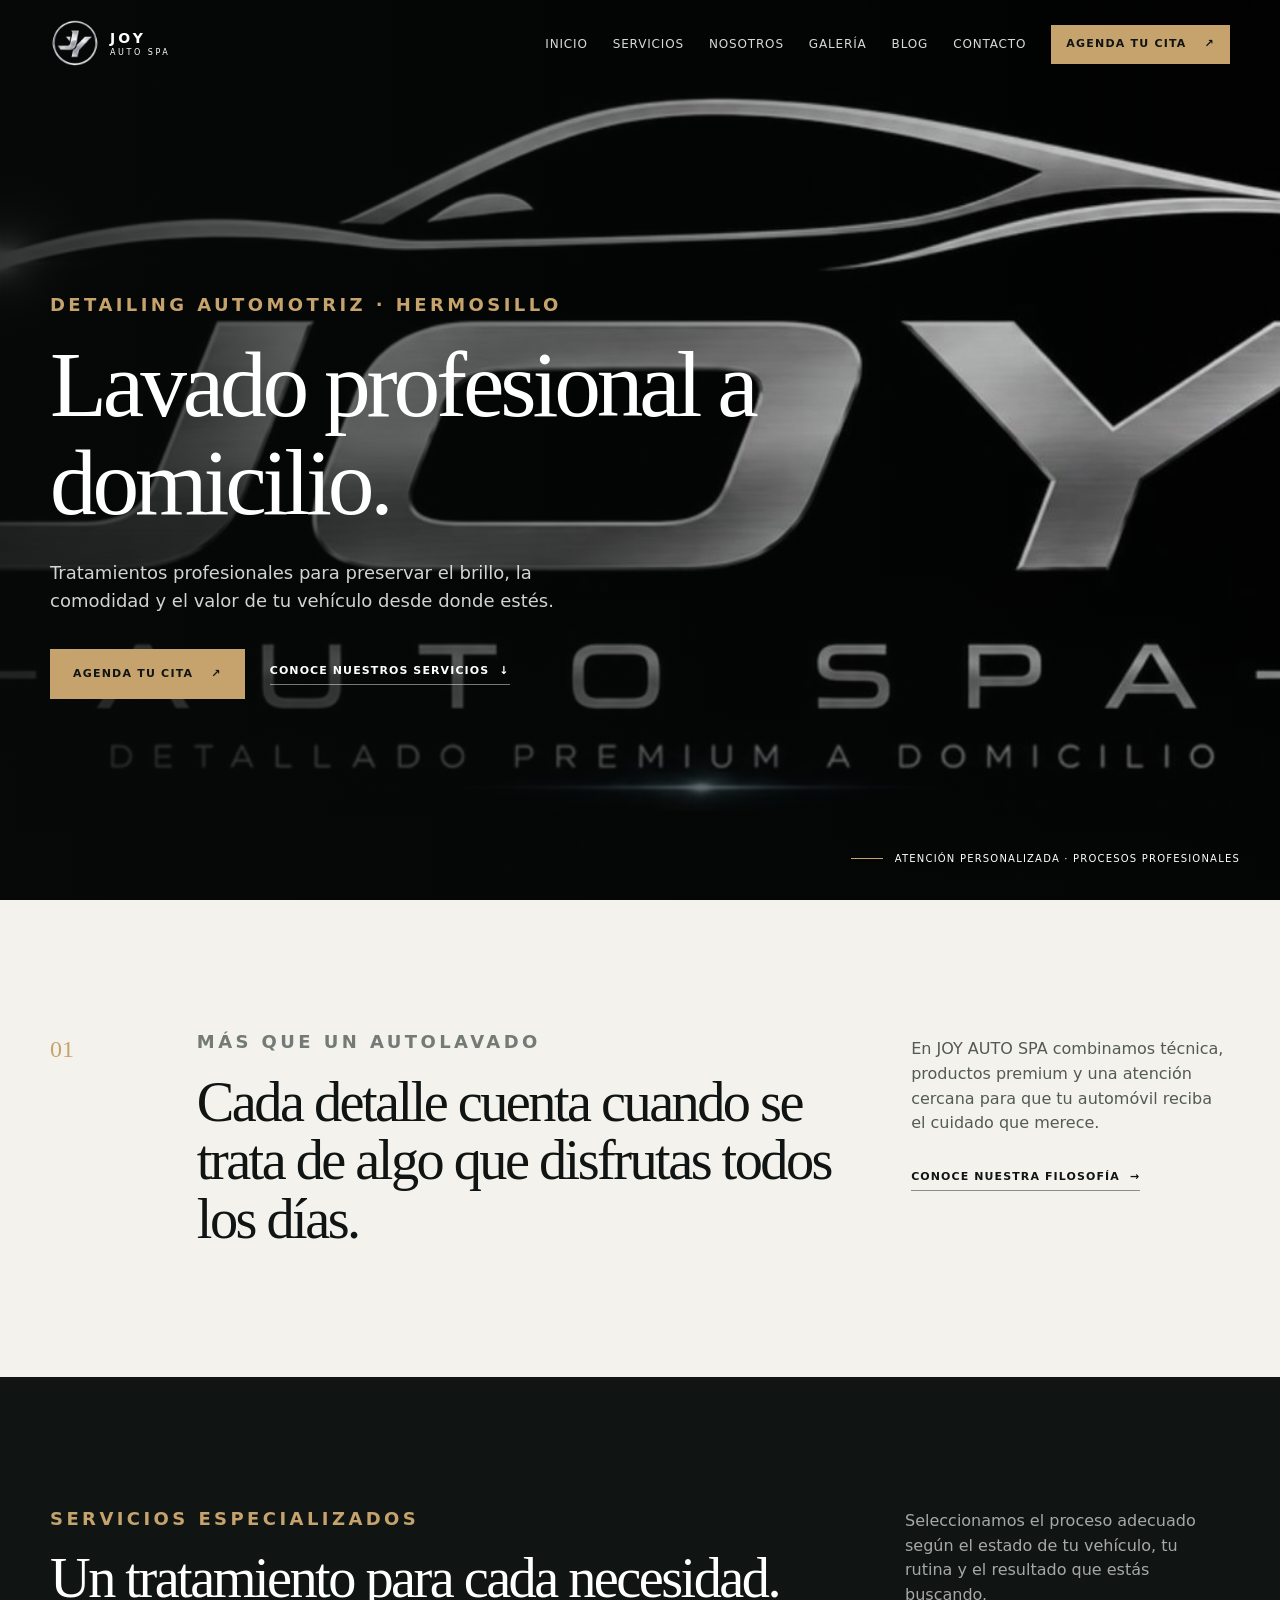
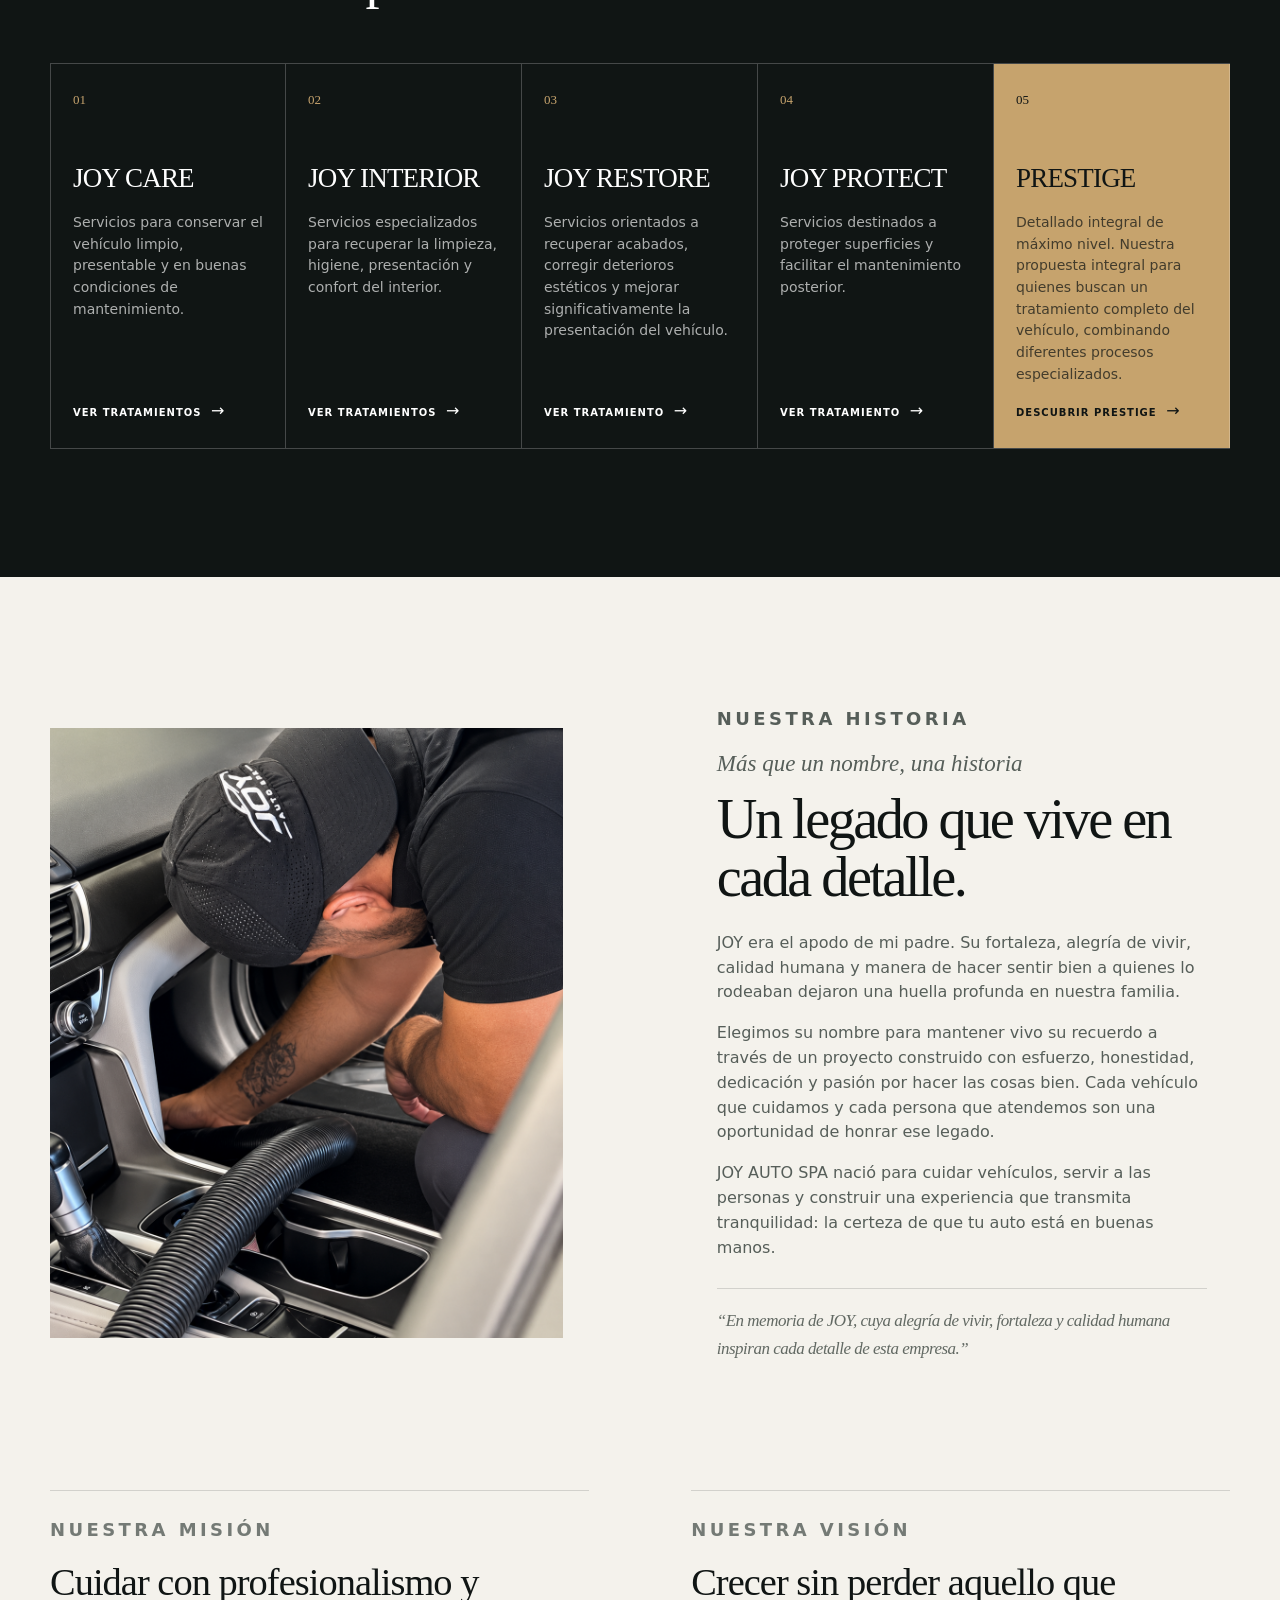
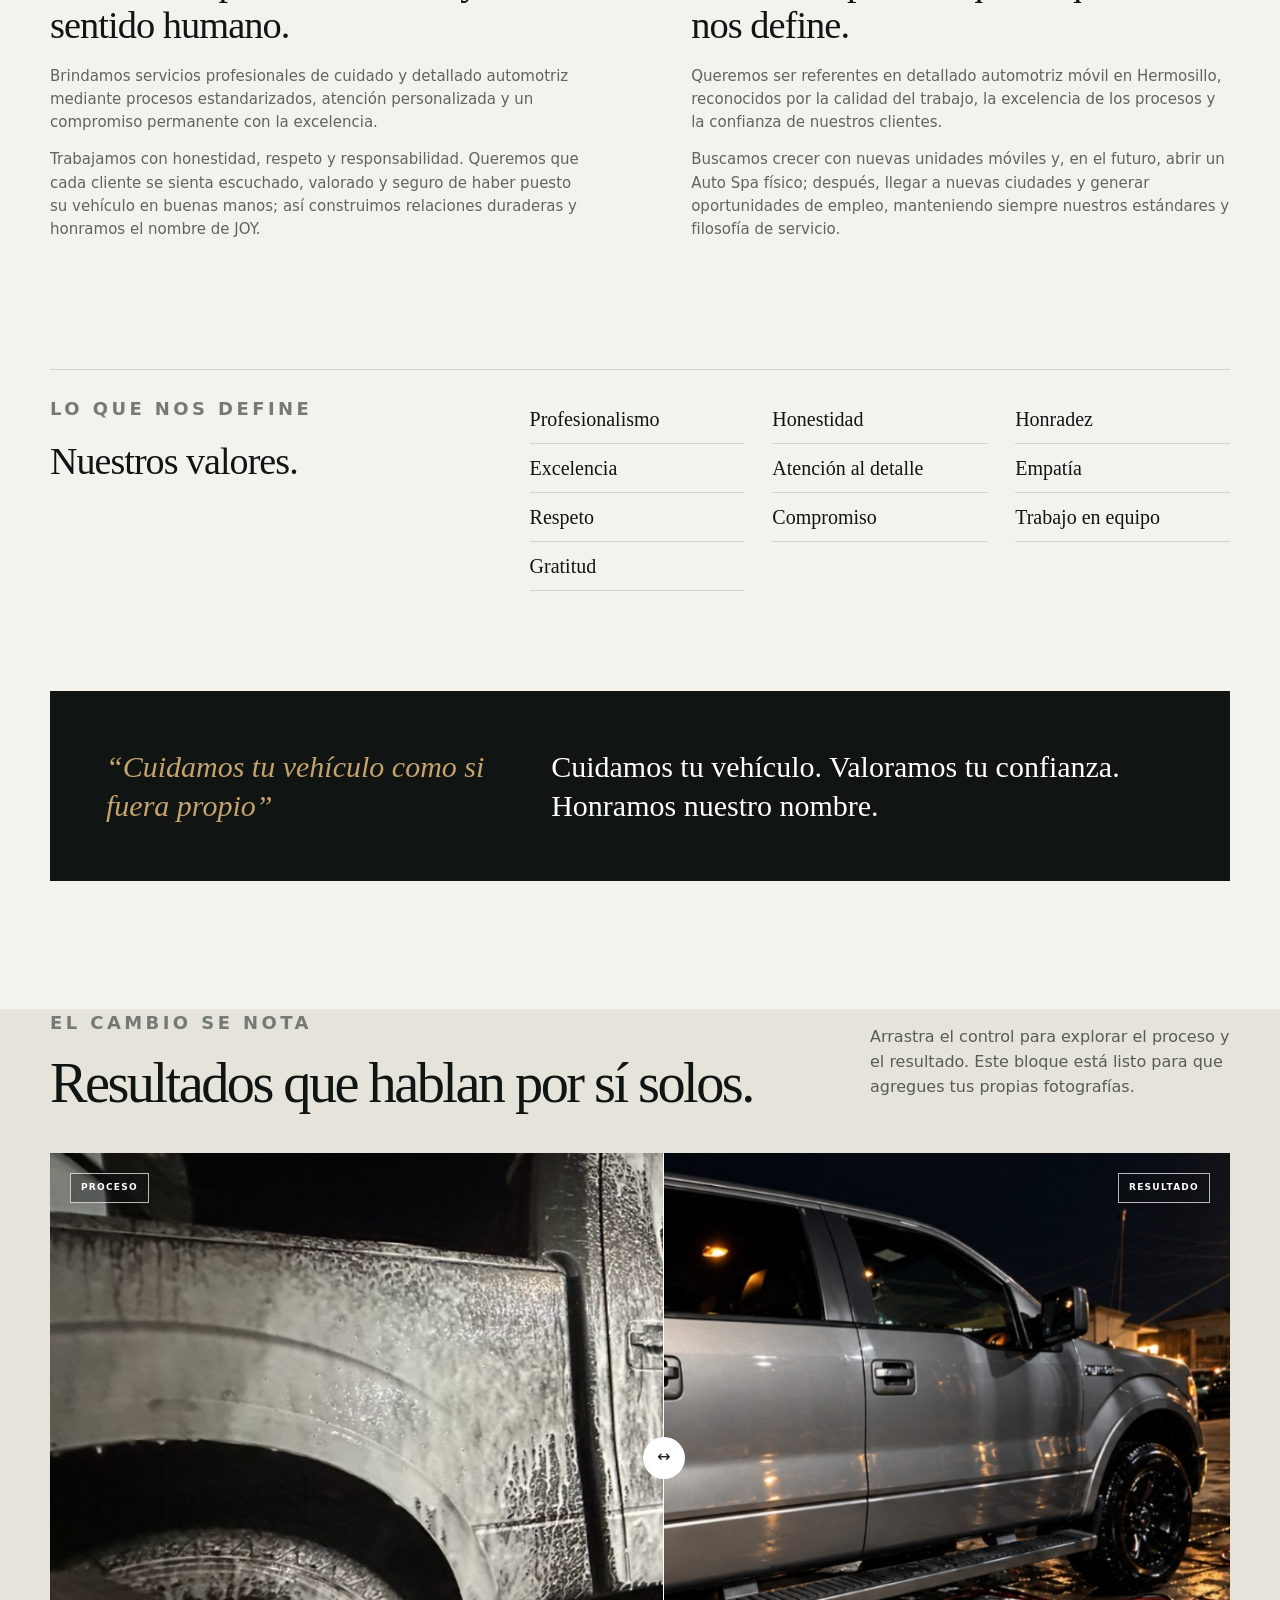
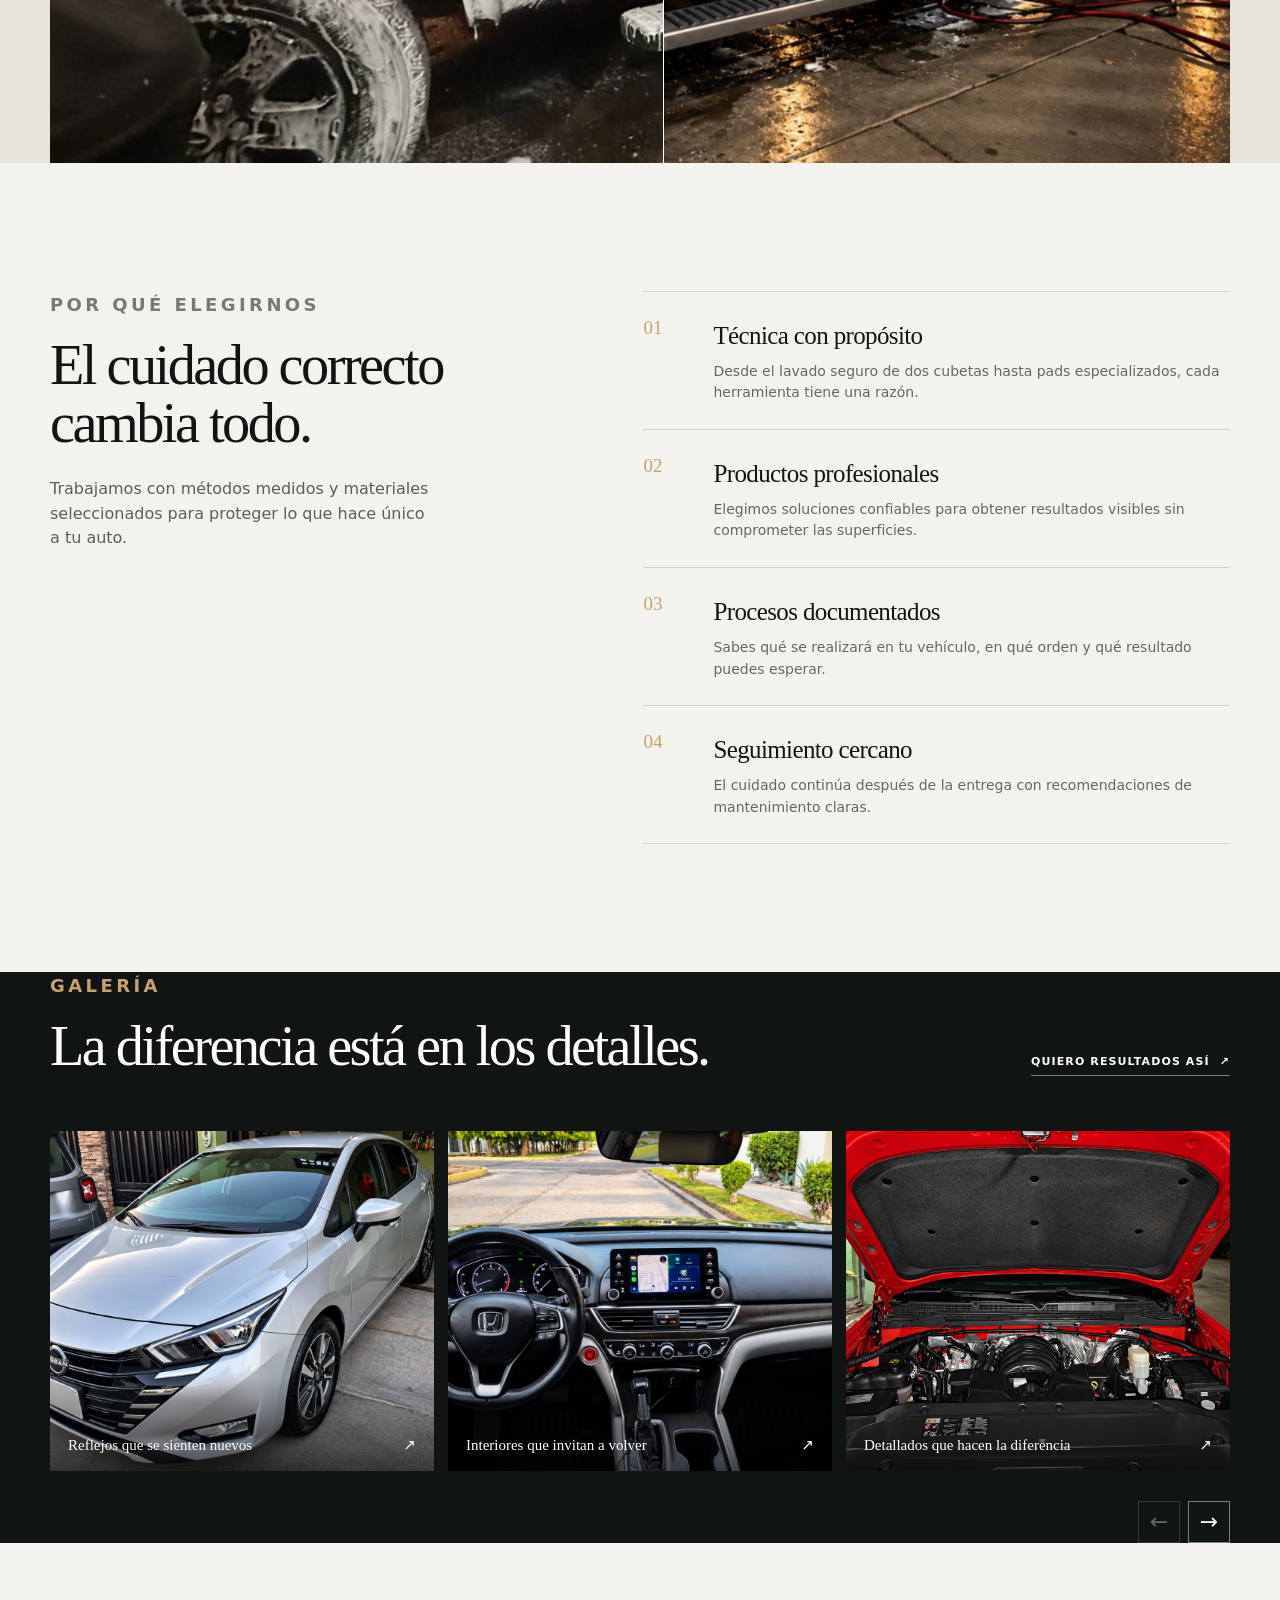
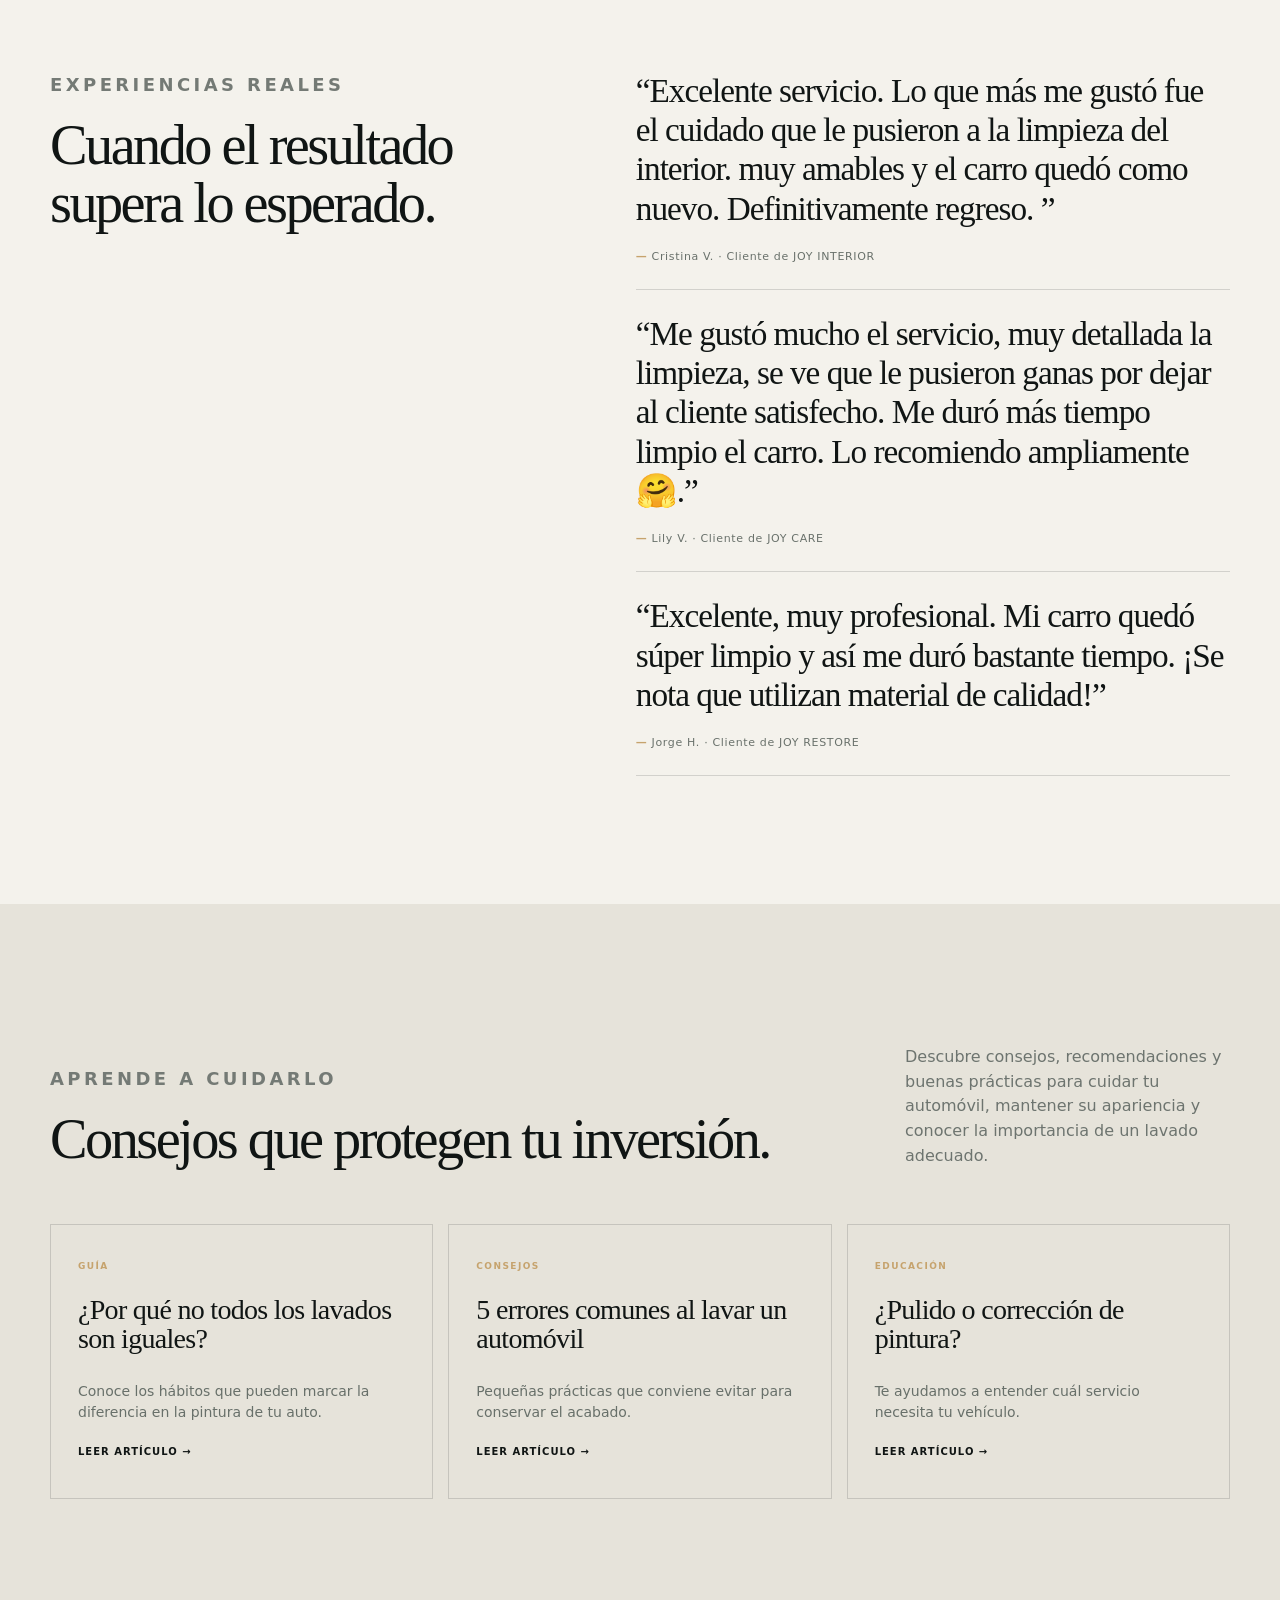
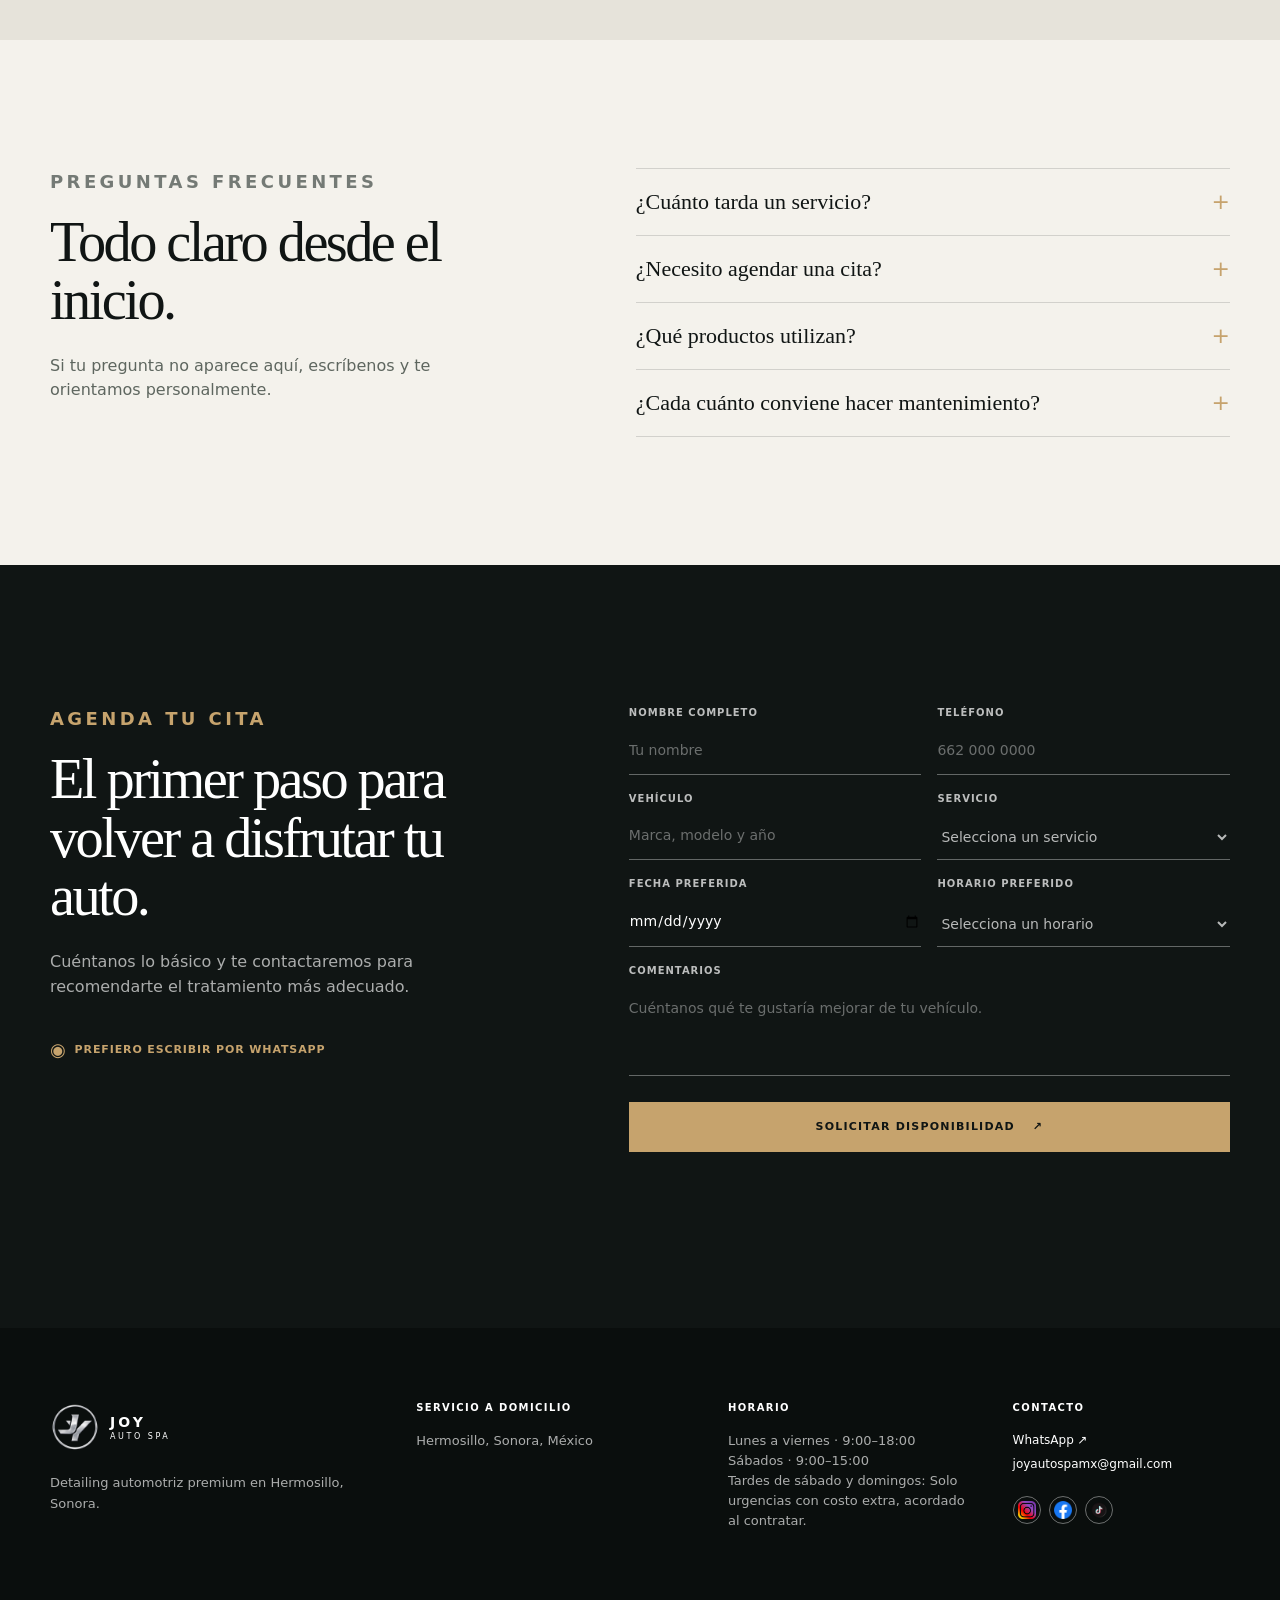
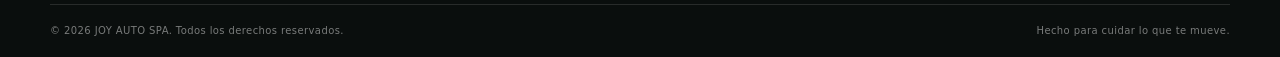
==== commit 5d9620eb: "Nosotros" ====
--- a/index.html
+++ b/index.html
@@ -112,20 +112,19 @@
         <div class="story-values">
           <div class="story-values-heading">
             <p class="eyebrow">LO QUE NOS DEFINE</p>
-            <h3>La calidad también está en cómo hacemos las cosas.</h3>
-            <p>Nuestros valores guían cada servicio, decisión e interacción.</p>
+            <h3>Nuestros valores.</h3>
           </div>
           <dl class="story-values-list">
-            <div><dt>Profesionalismo</dt><dd>Preparación, disciplina y procesos cuidados para ofrecer resultados consistentes.</dd></div>
-            <div><dt>Honestidad</dt><dd>Recomendamos lo que el vehículo necesita y hablamos con claridad sobre resultados y expectativas.</dd></div>
-            <div><dt>Honradez</dt><dd>Actuamos con integridad y cuidamos el vehículo y las pertenencias como si fueran propias.</dd></div>
-            <div><dt>Excelencia</dt><dd>Buscamos mejorar continuamente y superar nuestras propias expectativas.</dd></div>
-            <div><dt>Atención al detalle</dt><dd>Observamos y cuidamos aquello que puede pasar inadvertido.</dd></div>
-            <div><dt>Empatía</dt><dd>Escuchamos las necesidades de cada persona y correspondemos a su confianza.</dd></div>
-            <div><dt>Respeto</dt><dd>Tratamos con educación y dignidad a clientes, equipo, proveedores y comunidad.</dd></div>
-            <div><dt>Compromiso</dt><dd>Cumplimos nuestra palabra y entregamos el resultado acordado.</dd></div>
-            <div><dt>Trabajo en equipo</dt><dd>Colaboramos, aprendemos y nos apoyamos para crecer juntos.</dd></div>
-            <div><dt>Gratitud</dt><dd>Honramos el origen de nuestro nombre y la confianza de nuestros clientes con acciones.</dd></div>
+            <div><dt>Profesionalismo</dt></div>
+            <div><dt>Honestidad</dt></div>
+            <div><dt>Honradez</dt></div>
+            <div><dt>Excelencia</dt></div>
+            <div><dt>Atención al detalle</dt></div>
+            <div><dt>Empatía</dt></div>
+            <div><dt>Respeto</dt></div>
+            <div><dt>Compromiso</dt></div>
+            <div><dt>Trabajo en equipo</dt></div>
+            <div><dt>Gratitud</dt></div>
           </dl>
         </div>
         <div class="story-signoff" aria-label="Principios de JOY AUTO SPA">
--- a/assets/styles.css
+++ b/assets/styles.css
@@ -124,10 +124,9 @@
 .story-purpose>p:last-child { margin-bottom:0; }
 .story-values { display:grid; grid-template-columns:minmax(220px,.7fr) minmax(0,1.3fr); gap:clamp(36px,8vw,110px); margin-top:clamp(72px,10vw,130px); padding-top:25px; border-top:1px solid var(--line); }
 .story-values-heading h3 { font-size:clamp(28px,3vw,38px); }
-.story-values-list { display:grid; grid-template-columns:repeat(2,minmax(0,1fr)); gap:0 28px; margin:0; }
-.story-values-list>div { padding:16px 0; border-bottom:1px solid var(--line); }
-.story-values-list dt { margin-bottom:5px; font:22px/1.2 var(--serif); }
-.story-values-list dd { margin:0; color:#626963; font-size:13px; line-height:1.55; }
+.story-values-list { display:grid; grid-template-columns:repeat(3,minmax(0,1fr)); gap:0 28px; margin:0; }
+.story-values-list>div { padding:12px 0; border-bottom:1px solid var(--line); }
+.story-values-list dt { font:20px/1.2 var(--serif); }
 .story-signoff { display:grid; grid-template-columns:.8fr 1.2fr; align-items:center; gap:30px; margin-top:clamp(56px,8vw,100px); padding:clamp(26px,5vw,56px); color:var(--white); background:var(--ink); }
 .story-signoff p { margin:0; color:var(--gold); font:italic clamp(21px,2.5vw,30px)/1.3 var(--serif); }
 .story-signoff .story-signoff-main { color:var(--white); font-style:normal; }
@@ -135,7 +134,6 @@
   .story-purpose-grid,.story-values,.story-signoff { grid-template-columns:1fr; }
   .story-purpose-grid { gap:38px; }
   .story-values { gap:22px; }
-  .story-values-list { grid-template-columns:1fr; }
+  .story-values-list { grid-template-columns:repeat(2,minmax(0,1fr)); gap:0 18px; }
   .story-signoff { gap:15px; }
 }
-
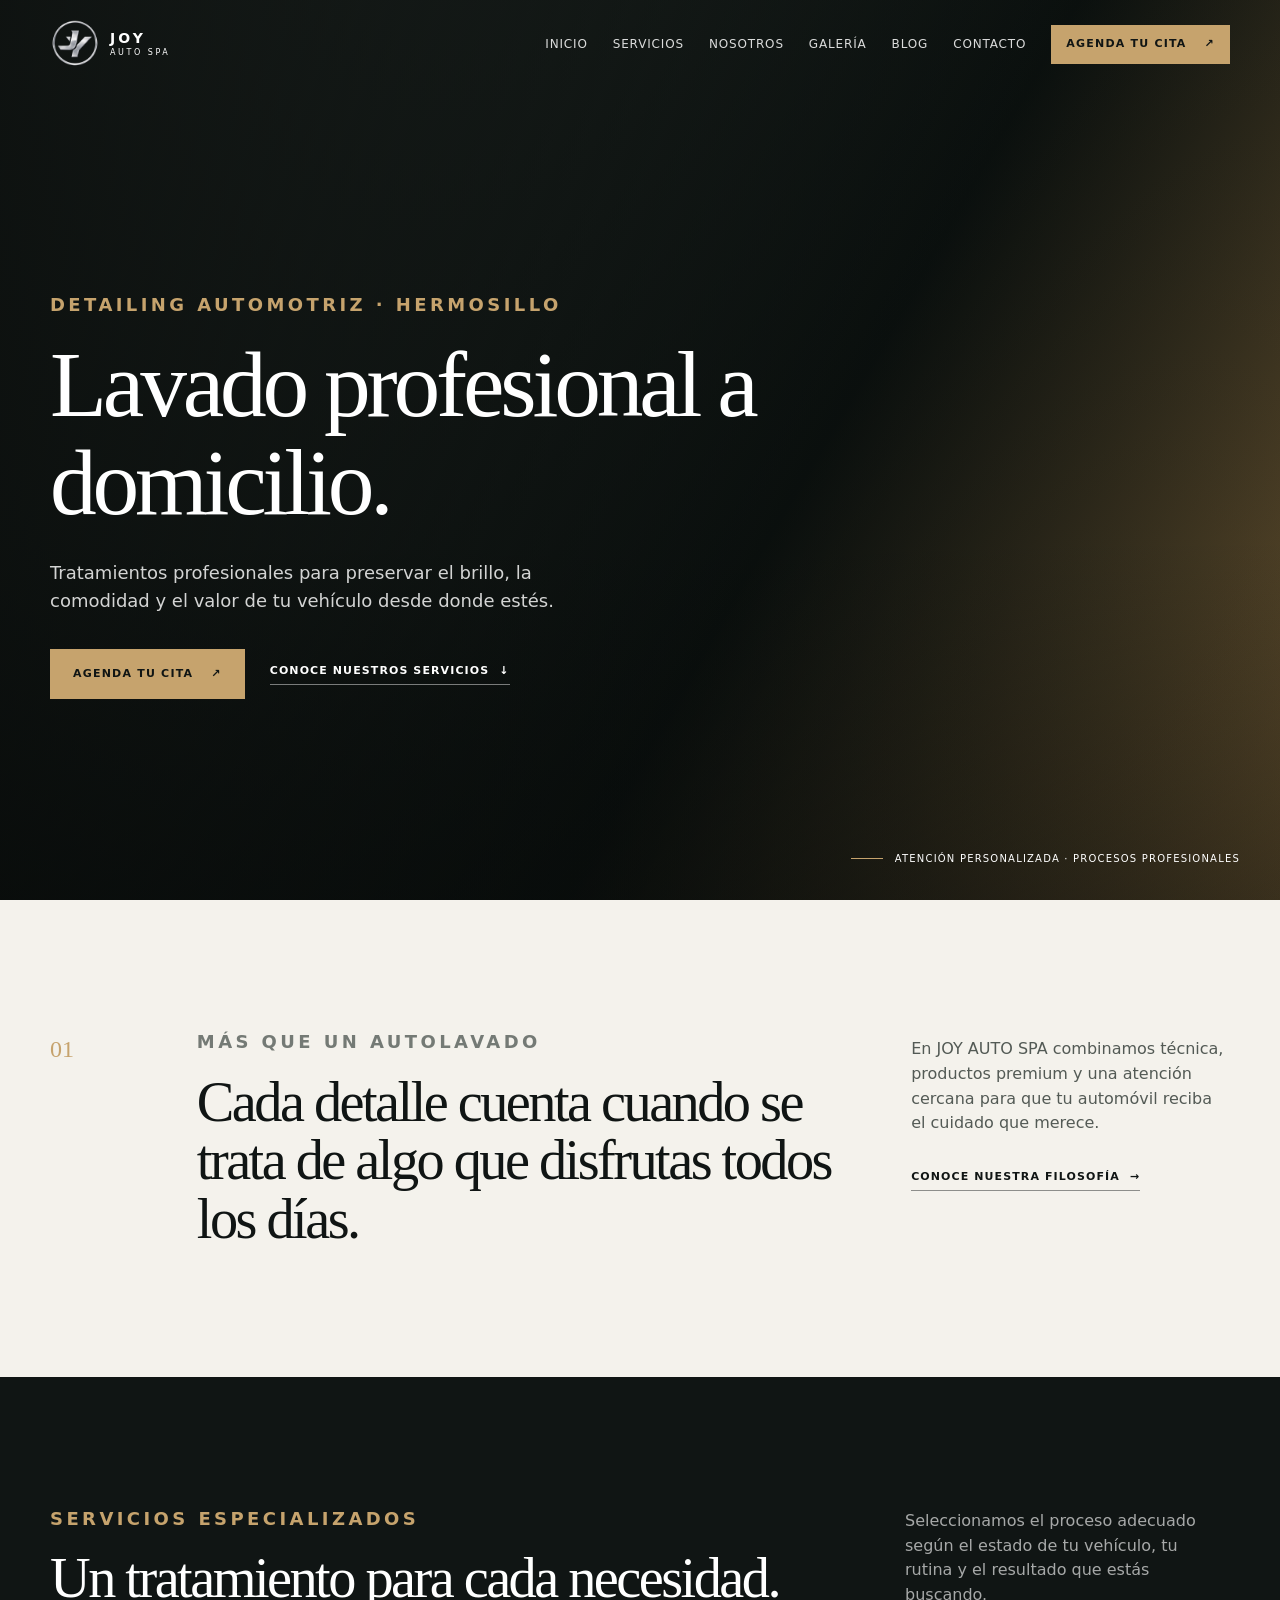
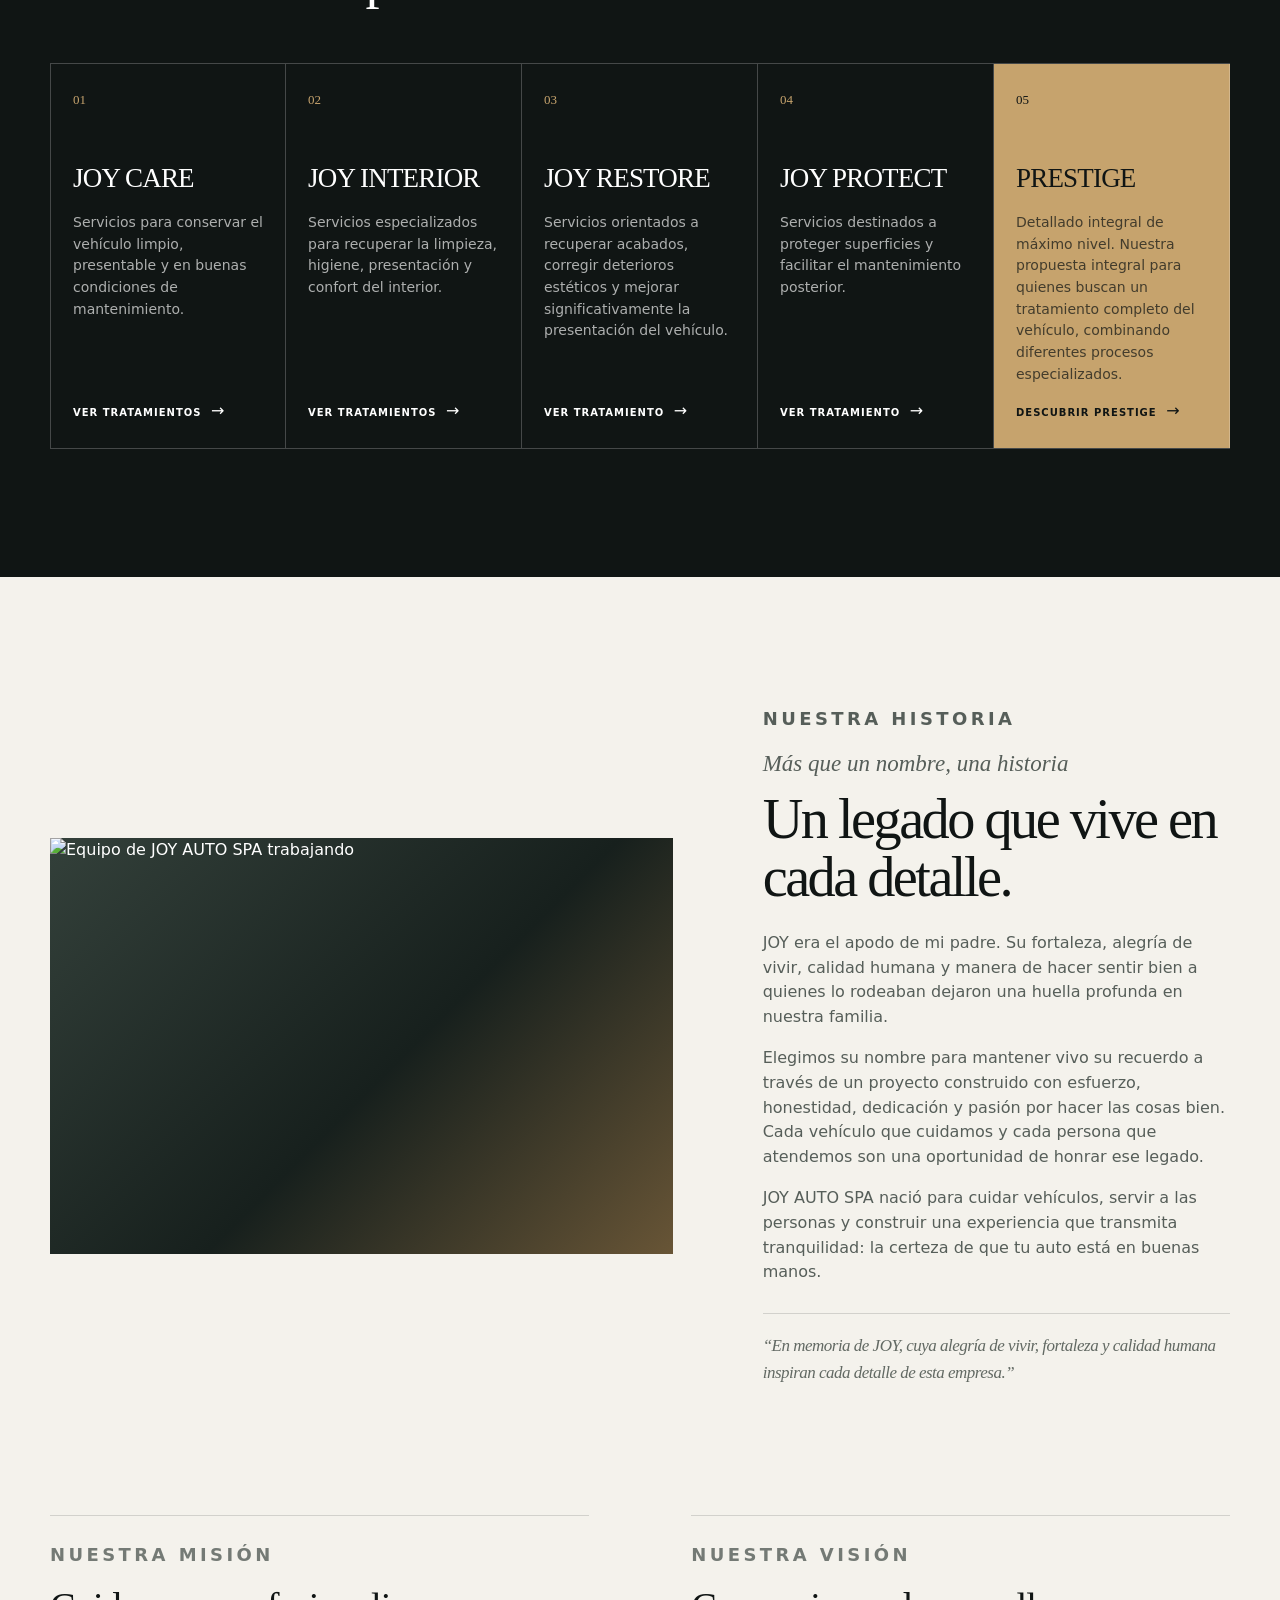
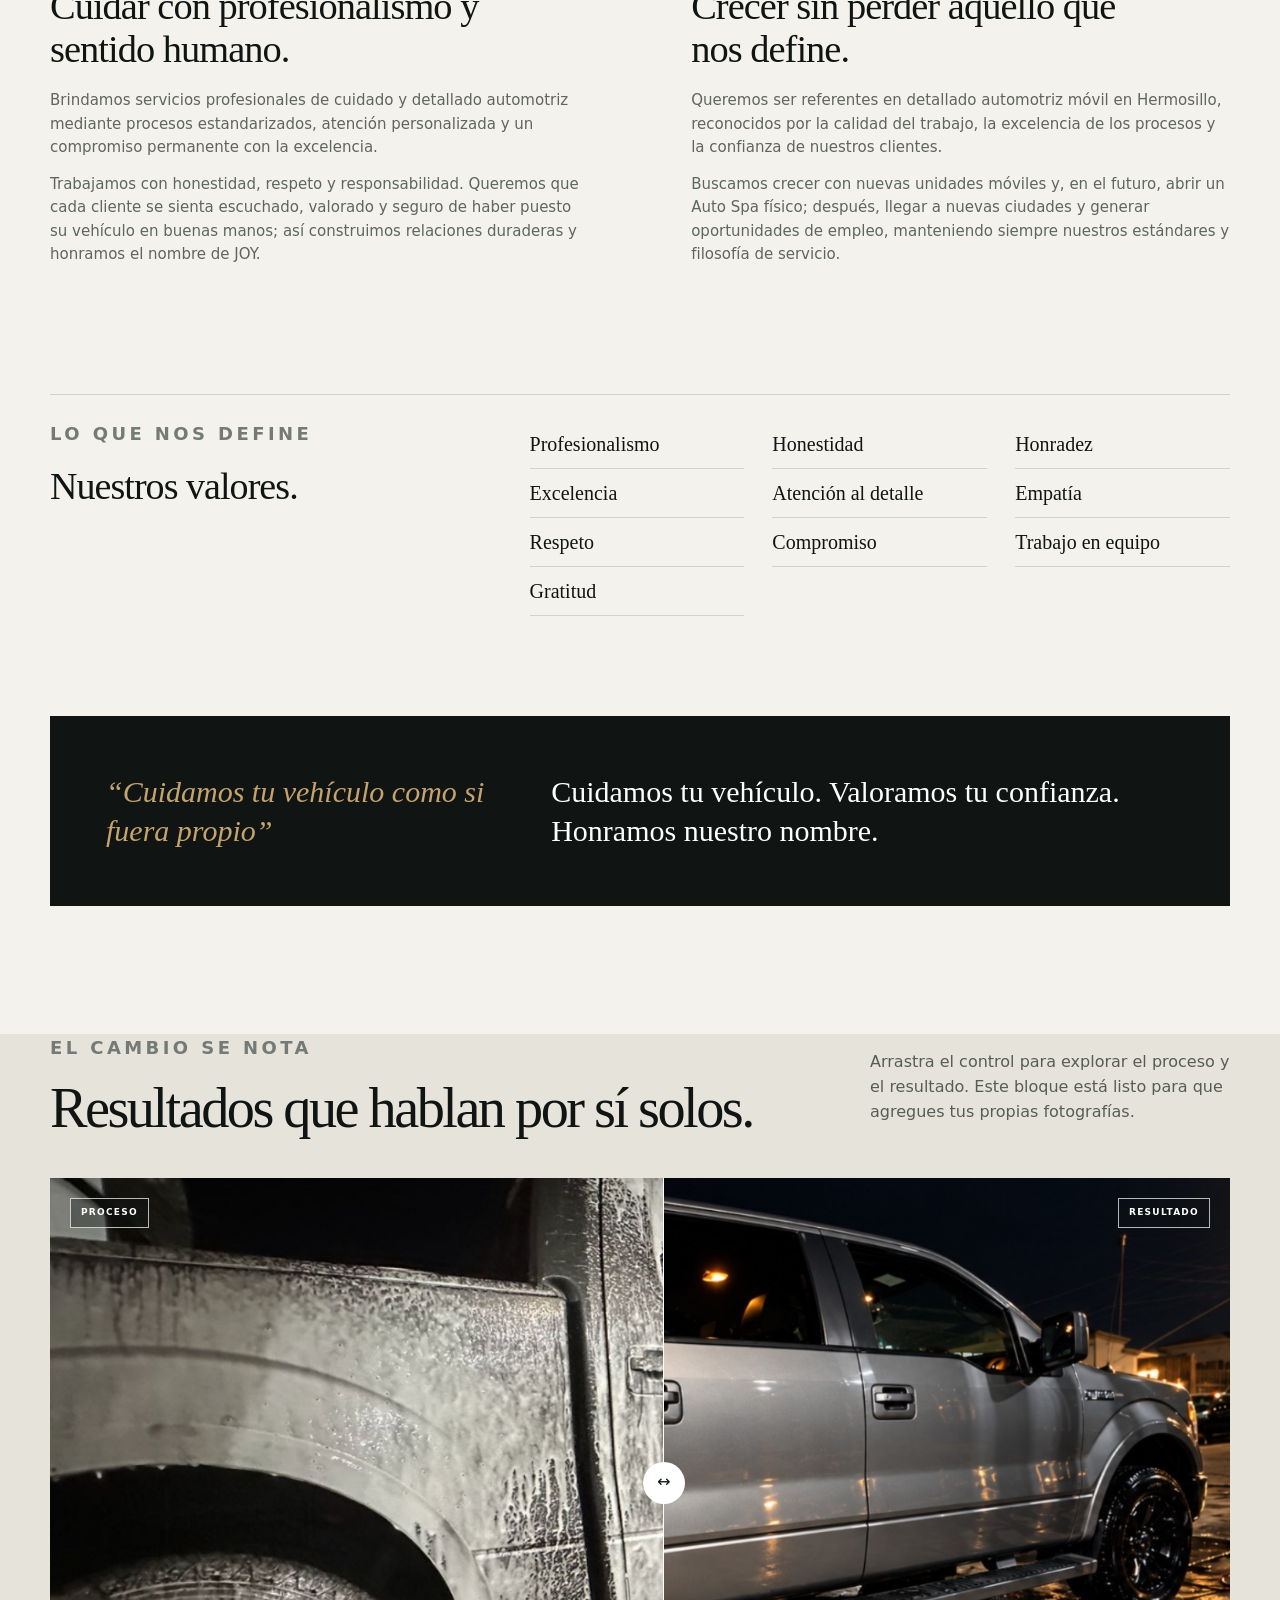
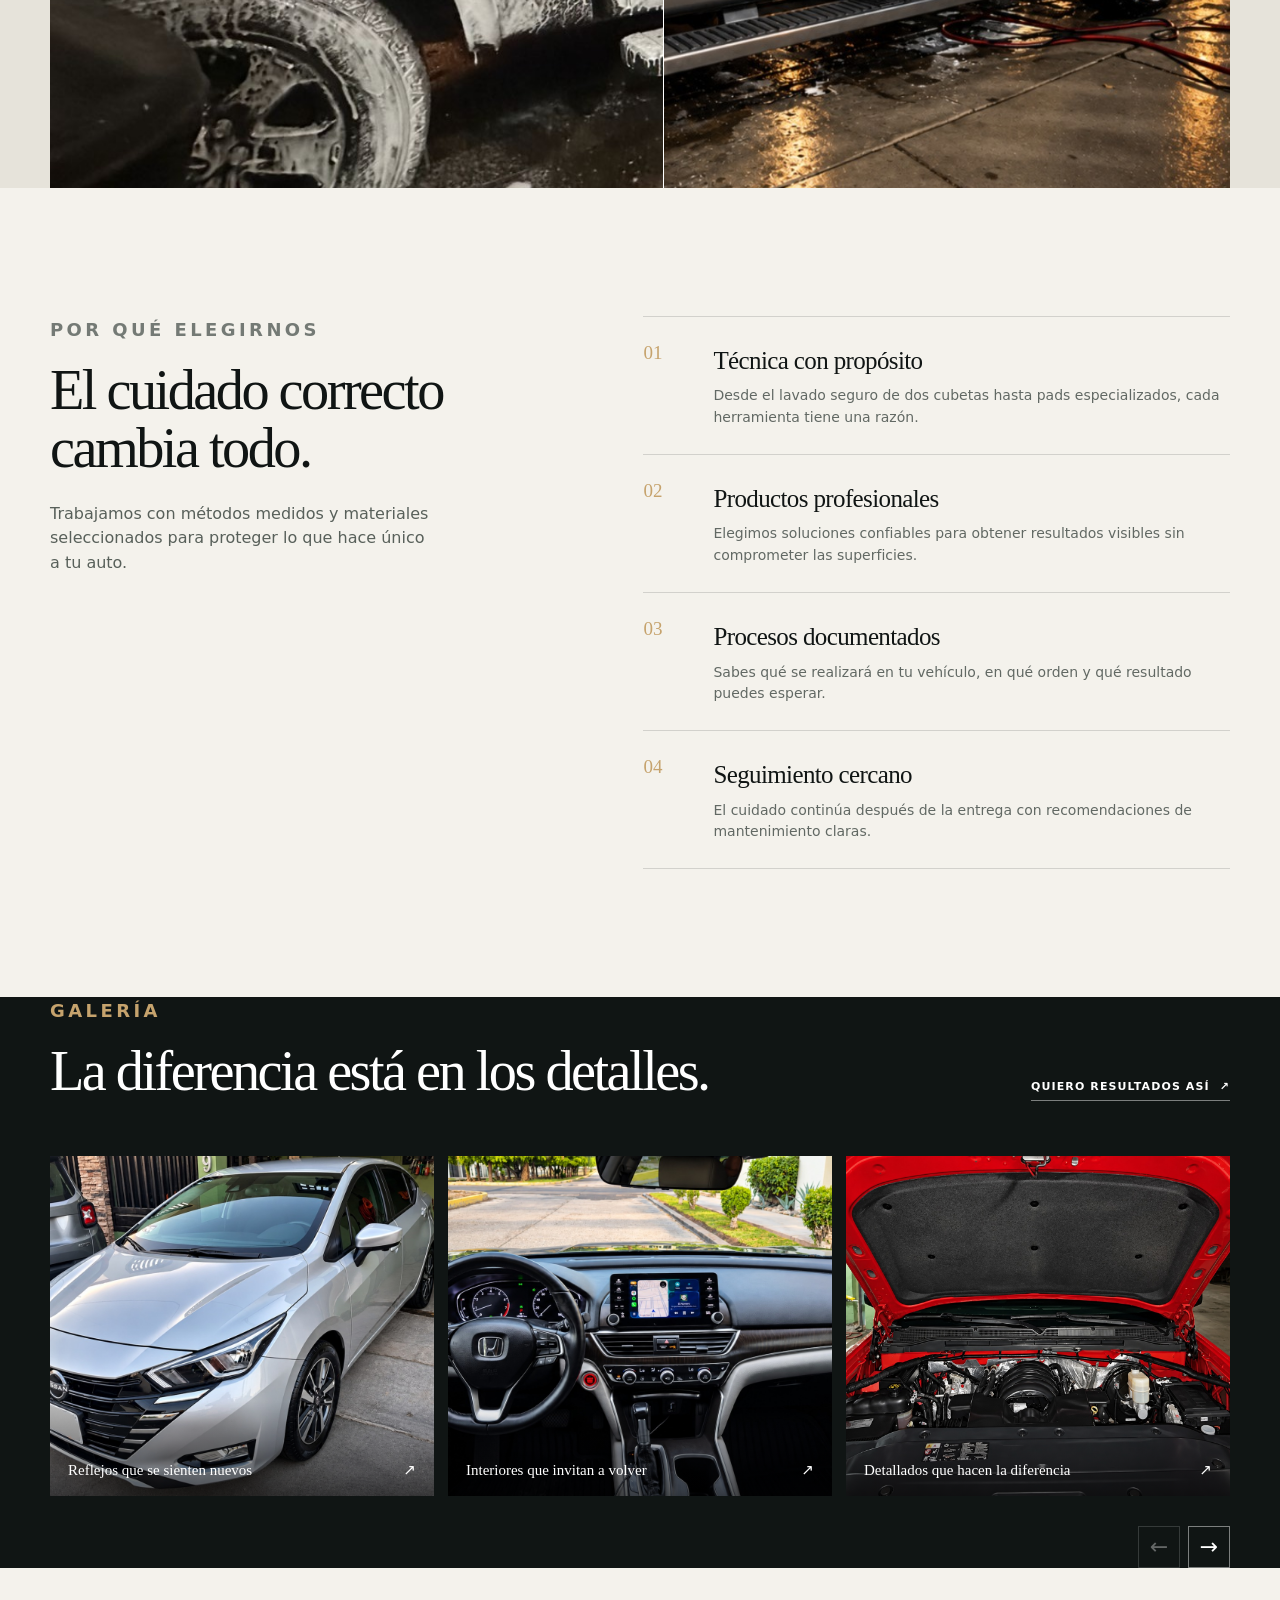
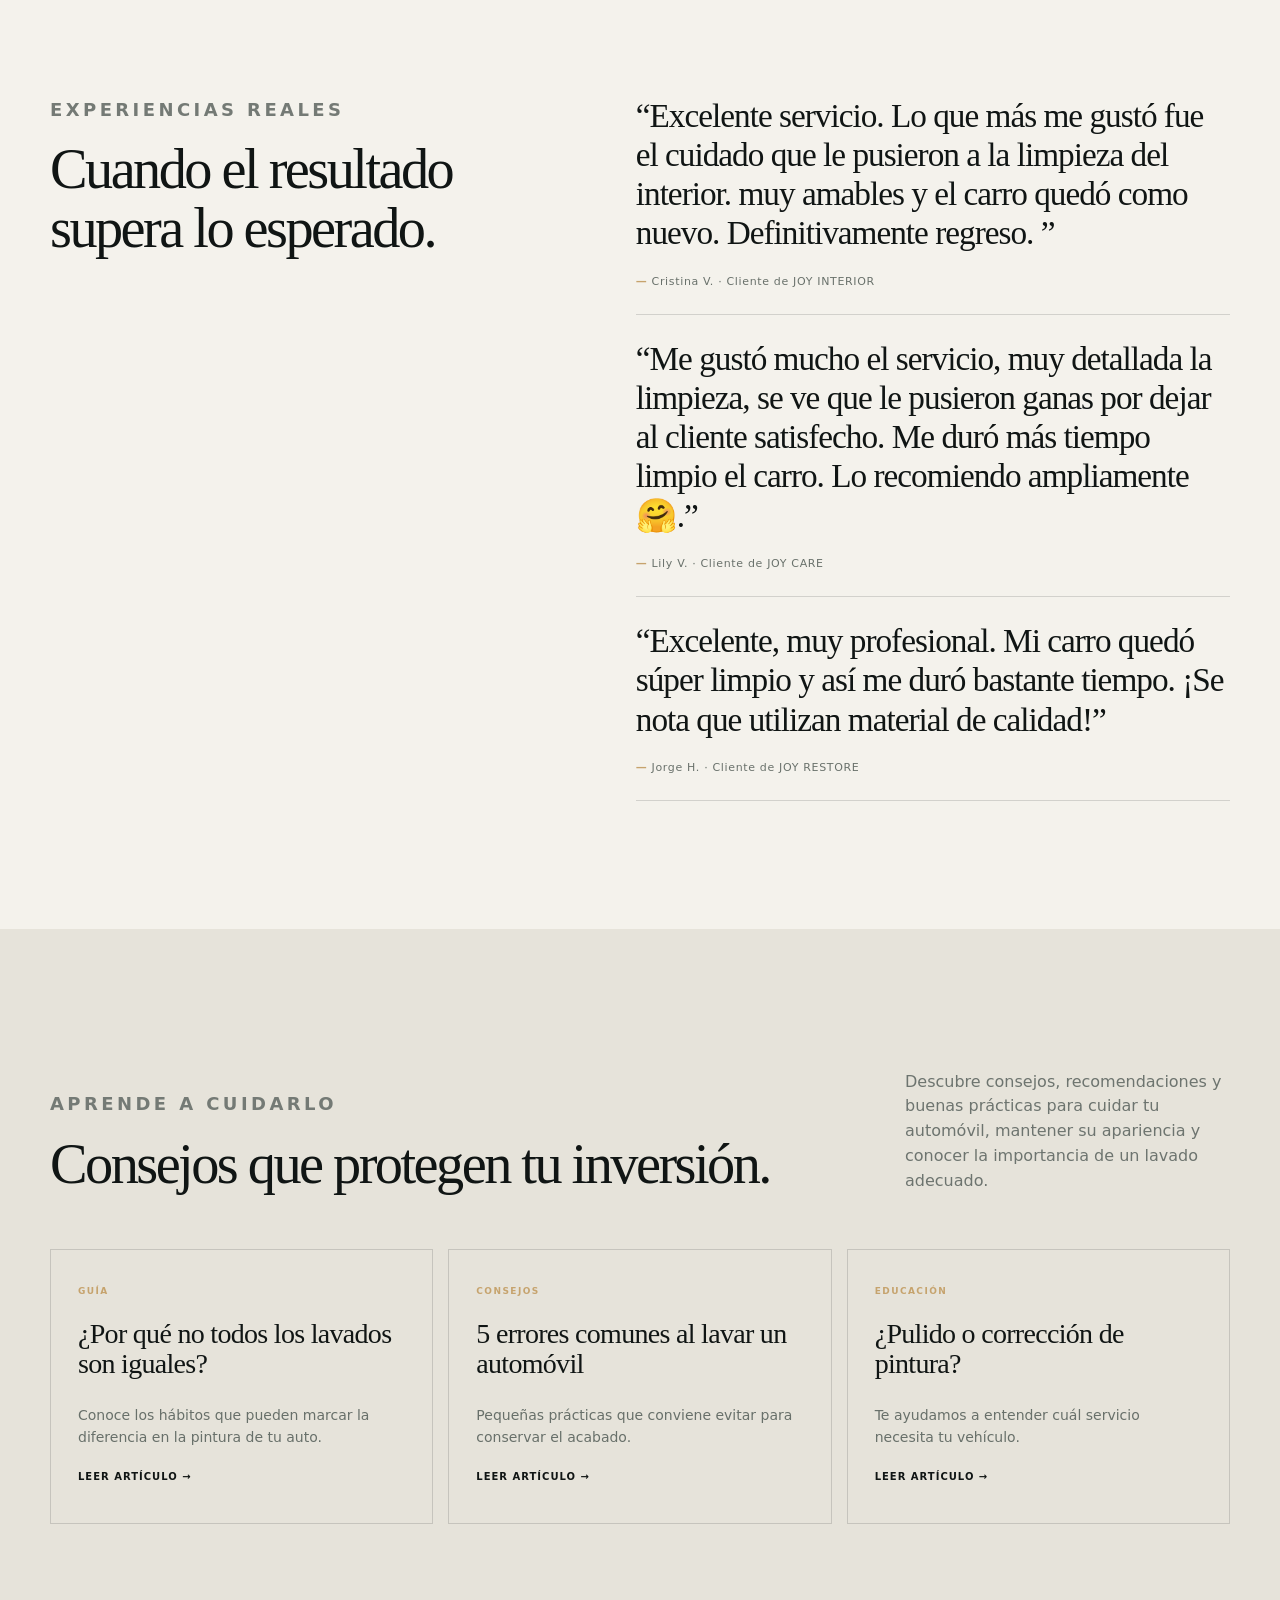
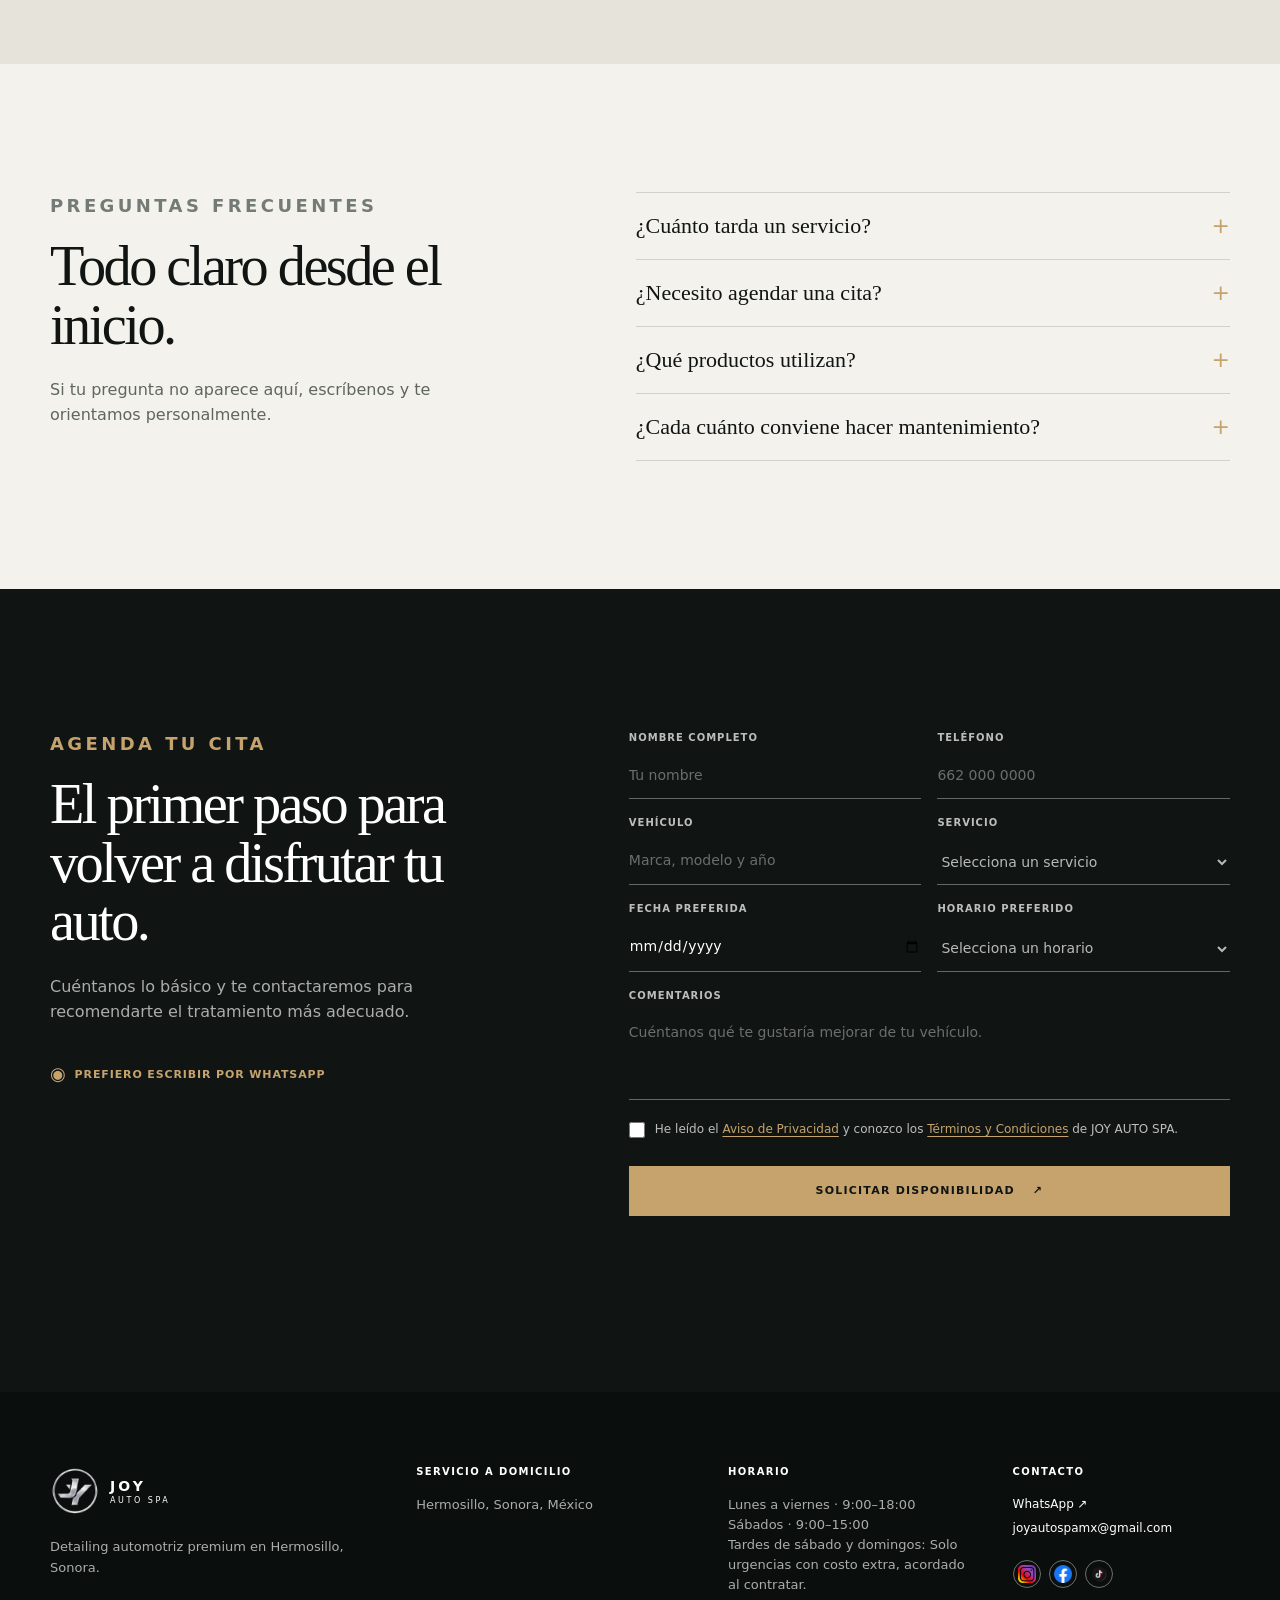
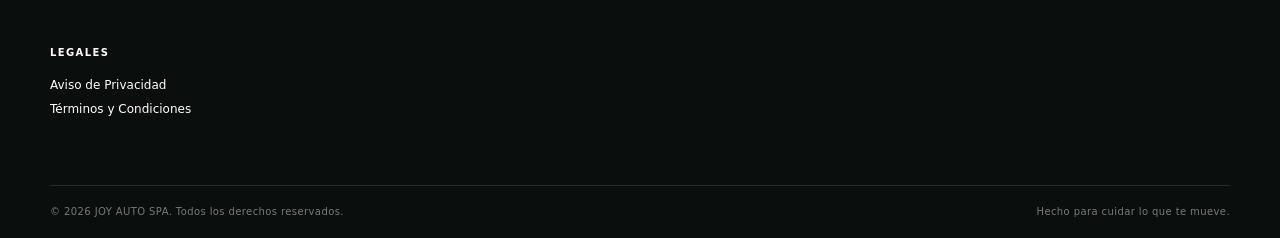
==== commit 701a6c78: "asuntos legales" ====
--- a/index.html
+++ b/index.html
@@ -81,9 +81,11 @@
     <section class="story section" id="nosotros" aria-labelledby="story-title">
       <div class="shell story-grid">
         <!-- ESPACIO DE FOTO: equipo, instalación o detalle de proceso. Configurar "story" en assets/app.js. -->
-        <div class="media-slot story-image" data-media-slot="story" data-label="Fotografía del equipo de JOY AUTO SPA trabajando">
-          <span class="media-slot__tag">Foto de equipo / 4:5</span>
-        </div>
+        <button class="story-image-trigger" type="button" data-story-image aria-label="Ampliar fotografía de Joy trabajando en el interior de un vehículo">
+          <span class="media-slot story-image" data-media-slot="story" data-label="Joy trabajando en el interior de un vehículo">
+            <span class="media-slot__tag">Joy, nuestra inspiración</span>
+          </span>
+        </button>
         <div class="story-content">
           <p class="eyebrow">NUESTRA HISTORIA</p>
           <p class="story-phrase">Más que un nombre, una historia</p>
@@ -232,6 +234,9 @@
           <div class="form-row"><label>Vehículo<input name="vehicle" required placeholder="Marca, modelo y año"></label><label>Servicio<select name="service" required><option value="" selected disabled>Selecciona un servicio</option><optgroup label="JOY CARE"><option>JOY CARE ESSENTIAL</option><option>JOY CARE SIGNATURE</option></optgroup><optgroup label="JOY INTERIOR"><option>JOY INTERIOR SPA</option><option>JOY FABRIC SPA</option><option>JOY LEATHER SPA</option><option>JOY ODOR ELIMINATION</option><option>JOY AROMA PERMANENTE</option><option>JOY PET HAIR REMOVAL</option><option>JOY LIMPIEZA POR LAVADO DE ASIENTOS</option><option>JOY LAVADO DE ALFOMBRAS</option></optgroup><optgroup label="JOY RESTORE"><option>JOY PAINT REVIVAL</option><option>JOY PAINT CORRECTION</option><option>JOY HEADLIGHT REVIVAL</option><option>JOY ENGINE REVIVAL</option><option>JOY WHEEL REVIVAL</option></optgroup><optgroup label="JOY PROTECT"><option>JOY WAX PROTECTION</option><option>JOY GLASS SHIELD</option><option>JOY TIRE &amp; TRIM PROTECTION</option></optgroup><optgroup label="PRESTIGE"><option>JOY PRESTIGE DETAIL</option><option>JOY PRESTIGE CORRECTION</option></optgroup><option>No estoy seguro, necesito asesoría</option></select></label></div>
           <div class="form-row"><label>Fecha preferida<input name="date" type="date" required></label><label>Horario preferido<select name="time" required><option value="" selected disabled>Selecciona un horario</option><option>Por la mañana</option><option>Por la tarde</option><option>Necesito confirmar disponibilidad</option></select></label></div>
           <label>Comentarios<textarea name="comments" rows="3" placeholder="Cuéntanos qué te gustaría mejorar de tu vehículo."></textarea></label>
+          <div class="legal-consents">
+            <label class="legal-consent"><input name="legalConsent" type="checkbox" required><span>He leído el <a href="assets/legal/AVISO_PRIVACIDAD_JOY_AUTO_SPA.pdf" target="_blank" rel="noopener noreferrer">Aviso de Privacidad</a> y conozco los <a href="assets/legal/TERMINOS_Y_CONDICIONES_JOY_AUTO_SPA.pdf" target="_blank" rel="noopener noreferrer">Términos y Condiciones</a> de JOY AUTO SPA.</span></label>
+          </div>
           <button class="button button-wide" type="submit">Solicitar disponibilidad <span aria-hidden="true">↗</span></button><p class="form-status" data-form-status aria-live="polite"></p>
         </form>
       </div>
--- a/assets/styles.css
+++ b/assets/styles.css
@@ -25,7 +25,7 @@
 .hero { position:relative; min-height:760px; min-height:100svh; overflow:hidden; color:var(--white); background:var(--ink); display:grid; align-items:center; } .hero-media { position:absolute; inset:0; background:linear-gradient(120deg,#313a35,#0c1210 60%,#725a33); } .hero-shade { position:absolute; inset:0; background:linear-gradient(90deg,rgba(7,10,9,.82),rgba(7,10,9,.4) 57%,rgba(7,10,9,.14)),linear-gradient(0deg,rgba(7,10,9,.45),transparent 40%); } .hero-content { position:relative; z-index:2; padding-top:90px; } .hero-copy { max-width:520px; margin-bottom:34px; color:rgba(255,255,255,.82); font-size:18px; } .button-row { display:flex; flex-wrap:wrap; gap:25px; align-items:center; } .hero-note { position:absolute; z-index:2; right:40px; bottom:34px; display:flex; align-items:center; gap:12px; font-size:10px; letter-spacing:.12em; text-transform:uppercase; } .hero-note span { width:32px; height:1px; background:var(--gold); }
 
 /* Introducción, servicios e historia */
-.intro-grid { display:grid; grid-template-columns:70px minmax(0,1.4fr) minmax(270px,.7fr); gap:clamp(30px,6vw,90px); align-items:start; } .section-number { margin:8px 0; color:var(--gold); font:24px var(--serif); } .intro h2 { margin-bottom:0; } .intro-copy { padding-top:9px; color:#535a55; } .intro-copy p { margin-bottom:27px; } .section-heading { display:flex; align-items:end; justify-content:space-between; gap:40px; margin-bottom:55px; } .section-heading h2 { margin-bottom:0; } .section-heading>p { max-width:325px; margin:0; color:#6d746f; } .section-heading-light>p { color:rgba(255,255,255,.63); } .service-grid { display:grid; grid-template-columns:repeat(5,1fr); border-top:1px solid rgba(255,255,255,.22); border-bottom:1px solid rgba(255,255,255,.22); } .service-card { min-height:335px; padding:28px 22px 24px; display:flex; flex-direction:column; border-right:1px solid rgba(255,255,255,.22); color:var(--white); text-decoration:none; transition:background .25s,color .25s; } .service-card:first-child { border-left:1px solid rgba(255,255,255,.22); } .service-card:hover,.service-card-featured { color:var(--ink); background:var(--gold); } .service-card__number { color:var(--gold); font:13px var(--serif); } .service-card:hover .service-card__number,.service-card-featured .service-card__number { color:var(--ink); } .service-card h3 { margin:50px 0 12px; font-size:27px; letter-spacing:-.03em; } .service-card p { color:rgba(255,255,255,.66); font-size:14px; } .service-card:hover p,.service-card-featured p { color:rgba(16,21,20,.72); } .service-card__link { margin-top:auto; font-size:10px; font-weight:700; letter-spacing:.1em; text-transform:uppercase; } .service-card__link b { margin-left:5px; font-size:16px; font-weight:400; } .story-grid { display:grid; grid-template-columns:minmax(280px,.9fr) minmax(350px,.9fr); justify-content:space-between; gap:clamp(50px,12vw,180px); align-items:center; } .story-image { min-height:610px; } .story-content { max-width:490px; } .story-content>p { color:#565e59; } .values-list { display:flex; flex-wrap:wrap; gap:8px; margin-top:30px; } .values-list span { padding:8px 11px; border:1px solid var(--line); font-size:10px; font-weight:700; letter-spacing:.08em; text-transform:uppercase; }
+.intro-grid { display:grid; grid-template-columns:70px minmax(0,1.4fr) minmax(270px,.7fr); gap:clamp(30px,6vw,90px); align-items:start; } .section-number { margin:8px 0; color:var(--gold); font:24px var(--serif); } .intro h2 { margin-bottom:0; } .intro-copy { padding-top:9px; color:#535a55; } .intro-copy p { margin-bottom:27px; } .section-heading { display:flex; align-items:end; justify-content:space-between; gap:40px; margin-bottom:55px; } .section-heading h2 { margin-bottom:0; } .section-heading>p { max-width:325px; margin:0; color:#6d746f; } .section-heading-light>p { color:rgba(255,255,255,.63); } .service-grid { display:grid; grid-template-columns:repeat(5,1fr); border-top:1px solid rgba(255,255,255,.22); border-bottom:1px solid rgba(255,255,255,.22); } .service-card { min-height:335px; padding:28px 22px 24px; display:flex; flex-direction:column; border-right:1px solid rgba(255,255,255,.22); color:var(--white); text-decoration:none; transition:background .25s,color .25s; } .service-card:first-child { border-left:1px solid rgba(255,255,255,.22); } .service-card:hover,.service-card-featured { color:var(--ink); background:var(--gold); } .service-card__number { color:var(--gold); font:13px var(--serif); } .service-card:hover .service-card__number,.service-card-featured .service-card__number { color:var(--ink); } .service-card h3 { margin:50px 0 12px; font-size:27px; letter-spacing:-.03em; } .service-card p { color:rgba(255,255,255,.66); font-size:14px; } .service-card:hover p,.service-card-featured p { color:rgba(16,21,20,.72); } .service-card__link { margin-top:auto; font-size:10px; font-weight:700; letter-spacing:.1em; text-transform:uppercase; } .service-card__link b { margin-left:5px; font-size:16px; font-weight:400; } .story-grid { display:grid; grid-template-columns:minmax(280px,.9fr) minmax(350px,.9fr); justify-content:space-between; gap:clamp(50px,12vw,180px); align-items:center; } .story-image { min-height:0; aspect-ratio:4/5; } .story-content { max-width:490px; } .story-content>p { color:#565e59; } .values-list { display:flex; flex-wrap:wrap; gap:8px; margin-top:30px; } .values-list span { padding:8px 11px; border:1px solid var(--line); font-size:10px; font-weight:700; letter-spacing:.08em; text-transform:uppercase; }
 
 /* Comparador, razones y galería */
 .comparison-top { display:flex; justify-content:space-between; gap:40px; margin-bottom:40px; } .comparison-top h2 { margin-bottom:0; } .comparison-top>p { max-width:360px; margin:16px 0 0; color:#565d57; } .comparison { position:relative; height:clamp(300px,49vw,610px); overflow:hidden; user-select:none; } .comparison-base,.comparison-overlay,.comparison-after { width:100%; height:100%; } .comparison-overlay { position:absolute; inset:0 auto 0 0; width:var(--comparison-position); overflow:hidden; border-right:1px solid var(--white); } .comparison-after { width:var(--shell); max-width:none; } .comparison-label { position:absolute; z-index:3; top:20px; padding:7px 10px; border:1px solid rgba(255,255,255,.7); background:rgba(16,21,20,.35); color:var(--white); font-size:9px; font-weight:700; letter-spacing:.14em; } .comparison-label-left { left:20px; } .comparison-label-right { right:20px; } .comparison-line { position:absolute; z-index:4; top:0; bottom:0; left:var(--comparison-position); width:1px; background:var(--white); transform:translateX(-1px); } .comparison-handle { position:absolute; z-index:5; top:50%; left:var(--comparison-position); display:grid; width:42px; height:42px; place-items:center; border-radius:50%; background:var(--white); color:var(--ink); transform:translate(-50%,-50%); } .comparison-range { position:absolute; z-index:6; inset:0; width:100%; height:100%; margin:0; opacity:0; cursor:ew-resize; } .reasons-grid { display:grid; grid-template-columns:.75fr 1fr; gap:clamp(50px,12vw,180px); } .reasons-title>p:last-child { max-width:380px; color:#58605a; } .reasons-list article { display:grid; grid-template-columns:52px 1fr; gap:18px; padding:25px 0; border-top:1px solid var(--line); } .reasons-list article:last-child { border-bottom:1px solid var(--line); } .reasons-list span { color:var(--gold); font:19px var(--serif); } .reasons-list h3 { margin-bottom:5px; font-size:25px; } .reasons-list p { margin:0; color:#626964; font-size:14px; } .gallery-grid { display:grid; grid-template-columns:1.25fr 1fr 1fr; grid-auto-rows:260px; gap:12px; } .gallery-item { position:relative; min-width:0; padding:0; overflow:hidden; border:0; background:transparent; color:var(--white); text-align:left; } .gallery-item .media-slot { width:100%; height:100%; transition:transform .35s; } .gallery-item:hover .media-slot { transform:scale(1.04); } .gallery-item-tall { grid-row:span 2; } .gallery-item-wide { grid-column:span 2; } .gallery-caption { position:absolute; z-index:2; display:flex; justify-content:space-between; align-items:end; gap:15px; inset:auto 0 0; padding:60px 18px 17px; background:linear-gradient(transparent,rgba(0,0,0,.68)); font:15px var(--serif); } .gallery-caption b { font-family:var(--sans); font-weight:400; }
@@ -34,7 +34,11 @@
 .testimonials-grid,.faq-grid { display:grid; grid-template-columns:.8fr 1.1fr; gap:clamp(55px,12vw,180px); } .testimonials-grid h2,.faq-grid h2 { max-width:450px; } .testimonial-stack { display:grid; gap:24px; } .testimonial-stack figure { margin:0; padding:0 0 24px; border-bottom:1px solid var(--line); } blockquote { margin:0 0 20px; font:clamp(25px,2.6vw,37px)/1.18 var(--serif); letter-spacing:-.03em; } figcaption { color:#69716b; font-size:11px; letter-spacing:.06em; } figcaption span { color:var(--gold); font-weight:800; } .article-grid { display:grid; grid-template-columns:repeat(3,1fr); gap:15px; } .article-card { min-height:275px; padding:27px; border:1px solid var(--line); text-decoration:none; transition:transform .22s,background .22s; } .article-card:hover { background:var(--white); transform:translateY(-5px); } .article-card>span { color:var(--gold); font-size:9px; font-weight:800; letter-spacing:.16em; } .article-card h3 { min-height:74px; margin:18px 0 12px; font-size:28px; line-height:1.05; } .article-card p { color:#68706a; font-size:14px; } .article-card b { font-size:10px; letter-spacing:.1em; text-transform:uppercase; } .faq-grid>div>p:last-child { color:#5e665f; } .faq-list { border-top:1px solid var(--line); } .faq-list details { border-bottom:1px solid var(--line); } .faq-list summary { display:flex; justify-content:space-between; gap:12px; padding:20px 0; font:22px var(--serif); list-style:none; cursor:pointer; } .faq-list summary::-webkit-details-marker { display:none; } .faq-list summary span { color:var(--gold); font-family:var(--sans); transition:transform .2s; } .faq-list details[open] summary span { transform:rotate(45deg); } .faq-list details p { max-width:590px; margin:0 0 22px; color:#5e665f; font-size:14px; }
 
 /* Formulario y pie */
-.booking-grid { display:grid; grid-template-columns:.75fr 1fr; gap:clamp(50px,10vw,140px); } .booking-grid>div>p:not(.eyebrow) { max-width:405px; color:rgba(255,255,255,.65); } .whatsapp-direct { display:inline-flex; align-items:center; gap:8px; margin-top:20px; color:var(--gold); font-size:11px; font-weight:700; letter-spacing:.08em; text-decoration:none; text-transform:uppercase; } .whatsapp-direct span { font-size:18px; } .booking-form { display:grid; gap:16px; } .form-row { display:grid; grid-template-columns:1fr 1fr; gap:16px; } .booking-form label { display:grid; gap:7px; color:rgba(255,255,255,.72); font-size:10px; font-weight:700; letter-spacing:.1em; text-transform:uppercase; } .booking-form input,.booking-form textarea,.booking-form select { width:100%; padding:12px 0; border:0; border-bottom:1px solid rgba(255,255,255,.35); border-radius:0; outline:0; color:var(--white); background:transparent; font-size:14px; font-weight:400; letter-spacing:0; text-transform:none; } .booking-form select { color:rgba(255,255,255,.7); } .booking-form select option { color:var(--ink); } .booking-form input::placeholder,.booking-form textarea::placeholder { color:rgba(255,255,255,.38); } .booking-form input:focus,.booking-form textarea:focus,.booking-form select:focus { border-color:var(--gold); } .booking-form .button { margin-top:10px; border-color:var(--gold); } .form-status { min-height:20px; margin:0; color:var(--gold); font-size:12px; } .site-footer { padding-top:75px; color:rgba(255,255,255,.66); background:#0a0e0d; } .footer-grid { display:grid; grid-template-columns:1.2fr 1fr .9fr .8fr; gap:40px; padding-bottom:60px; } .brand-footer { margin-bottom:20px; color:var(--white); } .footer-grid p { font-size:13px; } .footer-grid h2 { margin-bottom:17px; color:var(--white); font-family:var(--sans); font-size:10px; font-weight:700; letter-spacing:.14em; text-transform:uppercase; } .footer-grid a:not(.brand) { display:block; width:max-content; max-width:100%; margin:6px 0; color:var(--white); font-size:12px; text-decoration:none; } .footer-grid a:not(.brand):hover { color:var(--gold); } .social-links { display:flex; gap:8px; margin-top:16px; } .social-links a { display:grid!important; width:28px!important; height:28px; place-items:center; border:1px solid rgba(255,255,255,.4); border-radius:50%; font-size:8px!important; } .footer-bottom { display:flex; justify-content:space-between; gap:20px; padding:18px 0; border-top:1px solid rgba(255,255,255,.12); color:rgba(255,255,255,.45); font-size:10px; letter-spacing:.04em; }
+.booking-grid { display:grid; grid-template-columns:.75fr 1fr; gap:clamp(50px,10vw,140px); } .booking-grid>div>p:not(.eyebrow) { max-width:405px; color:rgba(255,255,255,.65); } .whatsapp-direct { display:inline-flex; align-items:center; gap:8px; margin-top:20px; color:var(--gold); font-size:11px; font-weight:700; letter-spacing:.08em; text-decoration:none; text-transform:uppercase; } .whatsapp-direct span { font-size:18px; } .booking-form { display:grid; gap:16px; } .form-row { display:grid; grid-template-columns:1fr 1fr; gap:16px; } .booking-form label { display:grid; gap:7px; color:rgba(255,255,255,.72); font-size:10px; font-weight:700; letter-spacing:.1em; text-transform:uppercase; } .booking-form input,.booking-form textarea,.booking-form select { width:100%; padding:12px 0; border:0; border-bottom:1px solid rgba(255,255,255,.35); border-radius:0; outline:0; color:var(--white); background:transparent; font-size:14px; font-weight:400; letter-spacing:0; text-transform:none; } .booking-form select { color:rgba(255,255,255,.7); } .booking-form select option { color:var(--ink); } .booking-form input::placeholder,.booking-form textarea::placeholder { color:rgba(255,255,255,.38); } .booking-form input:focus,.booking-form textarea:focus,.booking-form select:focus { border-color:var(--gold); } .booking-form .button { margin-top:10px; border-color:var(--gold); } .form-status { min-height:20px; margin:0; color:var(--gold); font-size:12px; } .site-footer { padding-top:75px; color:rgba(255,255,255,.66); background:#0a0e0d; } .footer-grid { display:grid; grid-template-columns:1.2fr 1fr .9fr .8fr .9fr; gap:40px; padding-bottom:60px; } .brand-footer { margin-bottom:20px; color:var(--white); } .footer-grid p { font-size:13px; } .footer-grid h2 { margin-bottom:17px; color:var(--white); font-family:var(--sans); font-size:10px; font-weight:700; letter-spacing:.14em; text-transform:uppercase; } .footer-grid a:not(.brand) { display:block; width:max-content; max-width:100%; margin:6px 0; color:var(--white); font-size:12px; text-decoration:none; } .footer-grid a:not(.brand):hover { color:var(--gold); } .social-links { display:flex; gap:8px; margin-top:16px; } .social-links a { display:grid!important; width:28px!important; height:28px; place-items:center; border:1px solid rgba(255,255,255,.4); border-radius:50%; font-size:8px!important; } .footer-bottom { display:flex; justify-content:space-between; gap:20px; padding:18px 0; border-top:1px solid rgba(255,255,255,.12); color:rgba(255,255,255,.45); font-size:10px; letter-spacing:.04em; }
+.legal-consents { display:grid; gap:10px; margin-top:4px; }
+.booking-form .legal-consent { display:flex; align-items:flex-start; gap:10px; color:rgba(255,255,255,.72); font-size:12px; font-weight:400; letter-spacing:0; line-height:1.6; text-transform:none; }
+.booking-form .legal-consent input { flex:0 0 auto; width:16px; height:16px; margin:2px 0 0; padding:0; accent-color:var(--gold); }
+.booking-form .legal-consent a { color:var(--gold); text-decoration:underline; text-underline-offset:3px; } .site-footer { padding-top:75px; color:rgba(255,255,255,.66); background:#0a0e0d; } .footer-grid { display:grid; grid-template-columns:1.2fr 1fr .9fr .8fr; gap:40px; padding-bottom:60px; } .brand-footer { margin-bottom:20px; color:var(--white); } .footer-grid p { font-size:13px; } .footer-grid h2 { margin-bottom:17px; color:var(--white); font-family:var(--sans); font-size:10px; font-weight:700; letter-spacing:.14em; text-transform:uppercase; } .footer-grid a:not(.brand) { display:block; width:max-content; max-width:100%; margin:6px 0; color:var(--white); font-size:12px; text-decoration:none; } .footer-grid a:not(.brand):hover { color:var(--gold); } .social-links { display:flex; gap:8px; margin-top:16px; } .social-links a { display:grid!important; width:28px!important; height:28px; place-items:center; border:1px solid rgba(255,255,255,.4); border-radius:50%; font-size:8px!important; } .footer-bottom { display:flex; justify-content:space-between; gap:20px; padding:18px 0; border-top:1px solid rgba(255,255,255,.12); color:rgba(255,255,255,.45); font-size:10px; letter-spacing:.04em; }
 
 .booking-form textarea { resize:none; }
 .social-links .social-logo { width:18px; height:18px; object-fit:contain; }
@@ -47,7 +51,7 @@
 .service-hero { position:relative; min-height:580px; padding-top:130px; display:grid; align-items:center; overflow:hidden; color:var(--white); background:var(--ink); } .service-hero .media-slot { position:absolute; inset:0; } .service-hero::after { position:absolute; inset:0; content:""; background:linear-gradient(90deg,rgba(10,14,13,.88),rgba(10,14,13,.37)); } .service-hero .shell { position:relative; z-index:1; } .service-hero h1 { max-width:700px; } .service-hero p:not(.eyebrow) { max-width:520px; color:rgba(255,255,255,.78); font-size:18px; } .service-details { display:grid; grid-template-columns:.85fr 1.15fr; gap:clamp(50px,11vw,150px); } .service-details>div>p { color:#5b625d; } .service-specs { display:grid; gap:0; } .service-specs div { display:grid; grid-template-columns:145px 1fr; gap:20px; padding:18px 0; border-top:1px solid var(--line); } .service-specs div:last-child { border-bottom:1px solid var(--line); } .service-specs dt { color:#747b75; font-size:10px; font-weight:800; letter-spacing:.13em; text-transform:uppercase; } .service-specs dd { margin:0; font-size:15px; } .service-benefits { padding:clamp(36px,6vw,75px); color:var(--white); background:var(--ink-soft); } .service-benefits h2 { margin-bottom:36px; } .service-benefits ul { display:grid; gap:14px; margin:0; padding:0; list-style:none; } .service-benefits li { padding-left:24px; position:relative; } .service-benefits li::before { position:absolute; left:0; content:"✦"; color:var(--gold); } .service-next { display:flex; align-items:center; justify-content:space-between; gap:25px; }
 
 @media (max-width:920px) { .main-nav { gap:15px; } .main-nav>a:not(.button) { display:none; } .service-grid { grid-template-columns:repeat(3,1fr); } .service-card:nth-child(4) { border-left:1px solid rgba(255,255,255,.22); } .gallery-grid { grid-template-columns:1fr 1fr; } .gallery-item-wide { grid-column:span 2; } .footer-grid { grid-template-columns:1fr 1fr; } }
-@media (max-width:680px) { :root { --shell:min(100% - 36px,1180px); } .header-inner { min-height:72px; } .main-nav { position:fixed; inset:72px 0 0; display:none; flex-direction:column; align-items:stretch; gap:0; padding:25px 18px; background:var(--ink); } .main-nav.is-open { display:flex; } .main-nav>a:not(.button) { display:block; padding:17px 0; border-bottom:1px solid rgba(255,255,255,.12); font-size:14px; } .main-nav .button { margin-top:24px; } .menu-toggle { display:block; } .hero { min-height:560px; } .hero-note { display:none; } .hero-copy { font-size:16px; } .intro-grid,.story-grid,.reasons-grid,.testimonials-grid,.faq-grid,.booking-grid,.service-details { grid-template-columns:1fr; } .section-heading,.comparison-top { align-items:start; flex-direction:column; gap:15px; } .section-heading { margin-bottom:32px; } .service-grid { grid-template-columns:1fr; } .service-card,.service-card:first-child,.service-card:nth-child(4) { min-height:210px; border-left:1px solid rgba(255,255,255,.22); } .service-card h3 { margin-top:27px; } .story-image { min-height:430px; } .comparison-after { width:calc(100vw - 36px); } .gallery-grid { grid-template-columns:1fr; grid-auto-rows:280px; } .gallery-item-tall,.gallery-item-wide { grid-column:auto; grid-row:auto; } .article-grid,.form-row { grid-template-columns:1fr; } .article-card h3 { min-height:0; } .footer-grid { grid-template-columns:1fr; gap:27px; } .footer-bottom { align-items:start; flex-direction:column; } .service-specs div { grid-template-columns:1fr; gap:7px; } }
+@media (max-width:680px) { :root { --shell:min(100% - 36px,1180px); } .header-inner { min-height:72px; } .main-nav { position:fixed; inset:72px 0 0; display:none; flex-direction:column; align-items:stretch; gap:0; padding:25px 18px; background:var(--ink); } .main-nav.is-open { display:flex; } .main-nav>a:not(.button) { display:block; padding:17px 0; border-bottom:1px solid rgba(255,255,255,.12); font-size:14px; } .main-nav .button { margin-top:24px; } .menu-toggle { display:block; } .hero { min-height:560px; } .hero-note { display:none; } .hero-copy { font-size:16px; } .intro-grid,.story-grid,.reasons-grid,.testimonials-grid,.faq-grid,.booking-grid,.service-details { grid-template-columns:1fr; } .section-heading,.comparison-top { align-items:start; flex-direction:column; gap:15px; } .section-heading { margin-bottom:32px; } .service-grid { grid-template-columns:1fr; } .service-card,.service-card:first-child,.service-card:nth-child(4) { min-height:210px; border-left:1px solid rgba(255,255,255,.22); } .service-card h3 { margin-top:27px; } .comparison-after { width:calc(100vw - 36px); } .gallery-grid { grid-template-columns:1fr; grid-auto-rows:280px; } .gallery-item-tall,.gallery-item-wide { grid-column:auto; grid-row:auto; } .article-grid,.form-row { grid-template-columns:1fr; } .article-card h3 { min-height:0; } .footer-grid { grid-template-columns:1fr; gap:27px; } .footer-bottom { align-items:start; flex-direction:column; } .service-specs div { grid-template-columns:1fr; gap:7px; } }
 @media (prefers-reduced-motion:reduce) { *,*::before,*::after { scroll-behavior:auto!important; transition-duration:.01ms!important; animation-duration:.01ms!important; } }
 @media (min-width:681px) and (max-width:920px) { .menu-toggle { display:block; } .main-nav { position:fixed; inset:88px 0 0; display:none; flex-direction:column; align-items:stretch; gap:0; padding:25px 18px; background:var(--ink); } .main-nav.is-open { display:flex; } .main-nav>a:not(.button) { display:block; padding:17px 0; border-bottom:1px solid rgba(255,255,255,.12); font-size:14px; } .main-nav .button { margin-top:24px; } }
 body[data-service="joy-interior"] { background:#f2f3f4; }
@@ -115,6 +119,14 @@
 }
 
 .story-phrase { margin:0 0 12px; color:var(--gold); font:italic 23px/1.2 var(--serif); }
+.story-image-trigger { display:block; width:100%; padding:0; border:0; background:transparent; text-align:left; cursor:zoom-in; }
+.story-image-trigger:focus-visible { outline:2px solid var(--gold); outline-offset:5px; }
+.story-image { min-height:0; aspect-ratio:3/2; }
+.story-image img { object-fit:cover; }
+.gallery-dialog .dialog-nav[hidden] { display:none; }
+@media (min-width:921px) {
+  .story-grid { grid-template-columns:minmax(0,1.2fr) minmax(350px,.9fr); gap:clamp(36px,7vw,100px); }
+}
 .story-dedication { margin:28px 0 0; padding:18px 0 0; border-top:1px solid var(--line); color:#626963; font:italic 17px/1.6 var(--serif); }
 .story-principles { margin-top:clamp(72px,10vw,140px); }
 .story-purpose-grid { display:grid; grid-template-columns:repeat(2,minmax(0,1fr)); gap:clamp(36px,8vw,110px); }
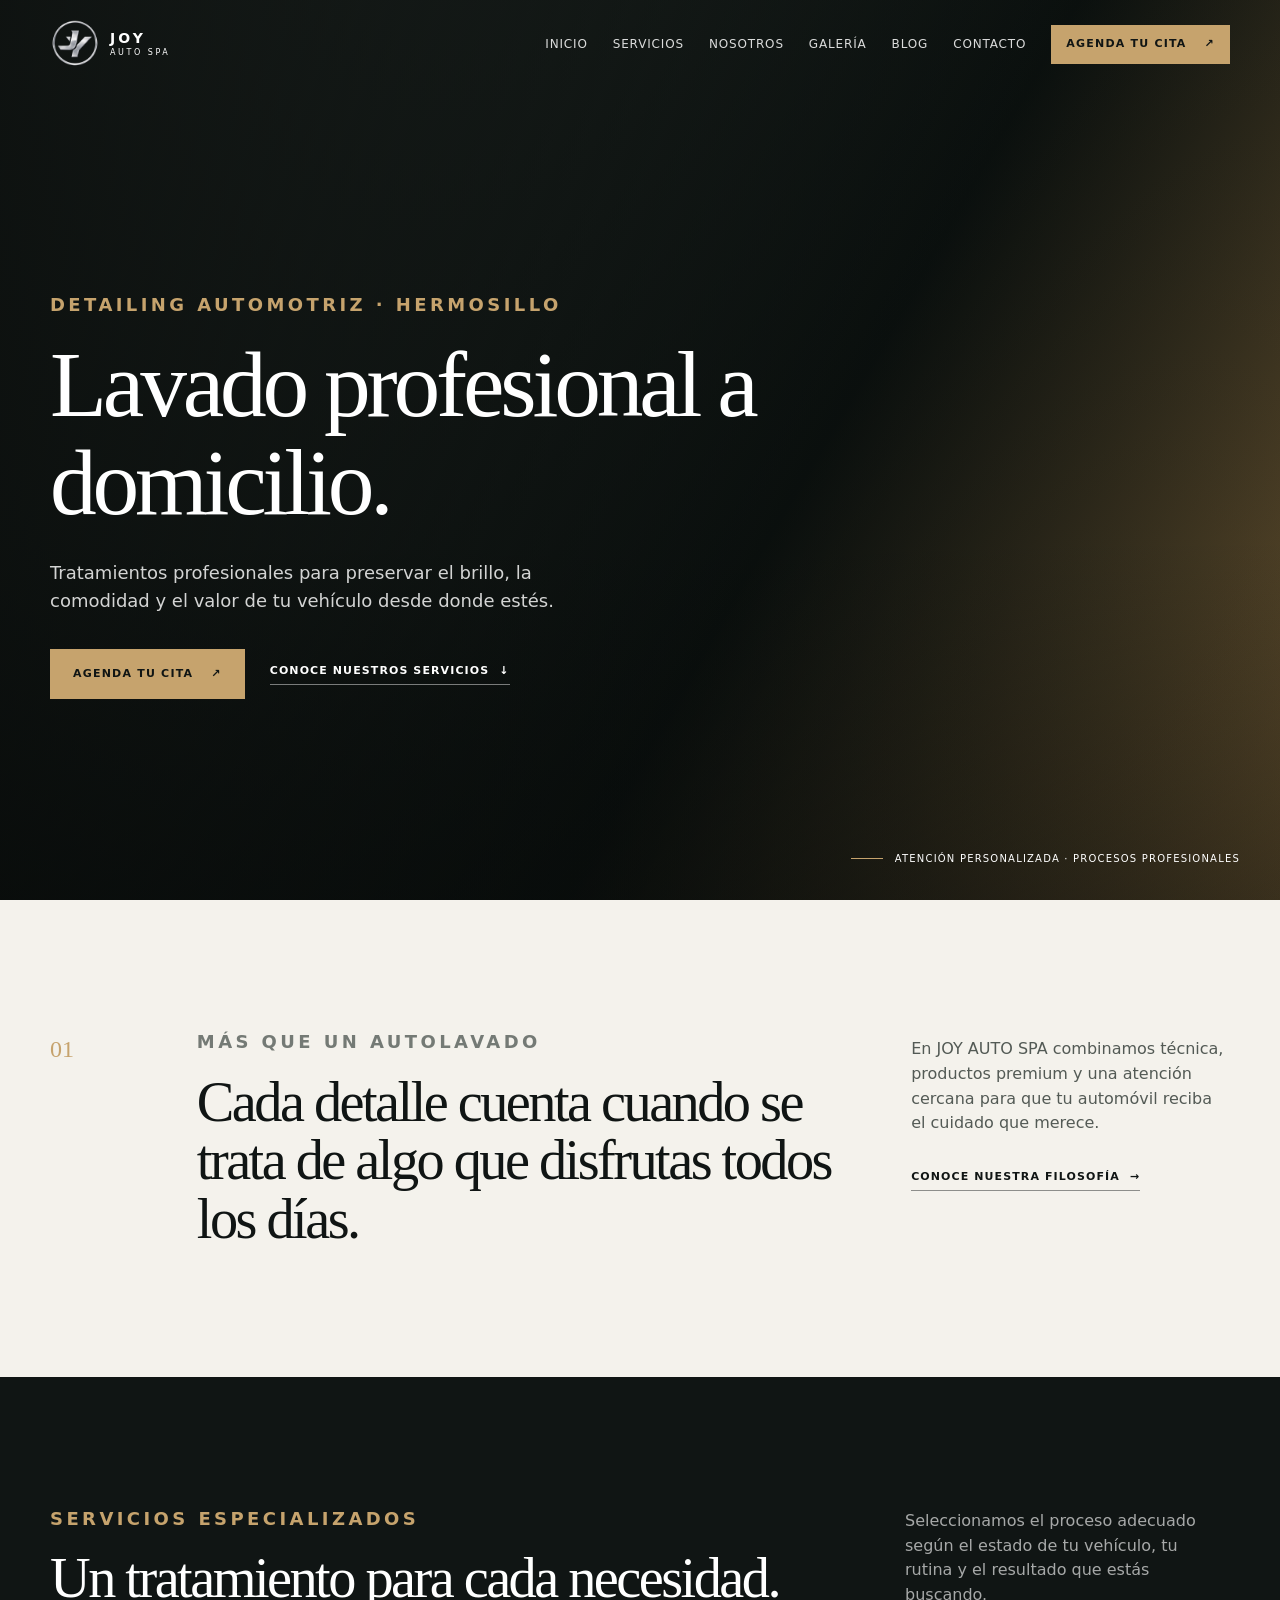
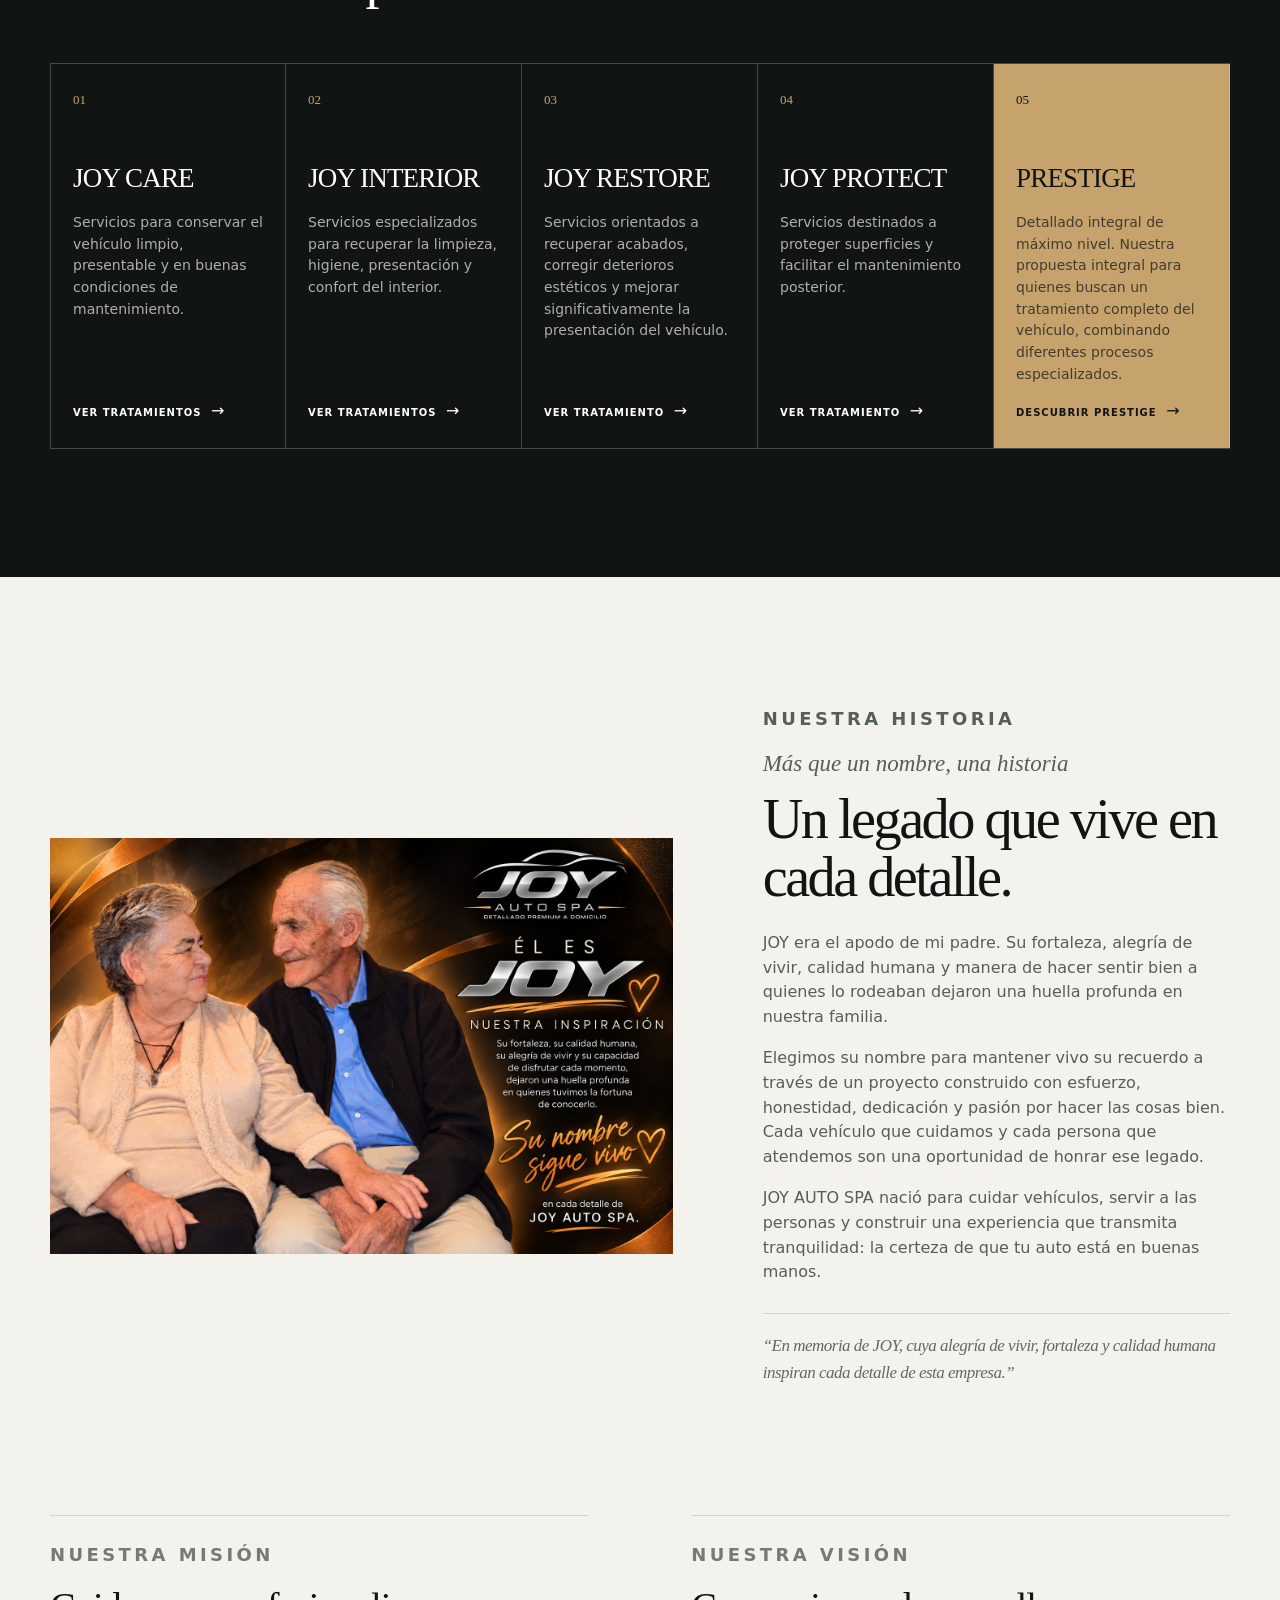
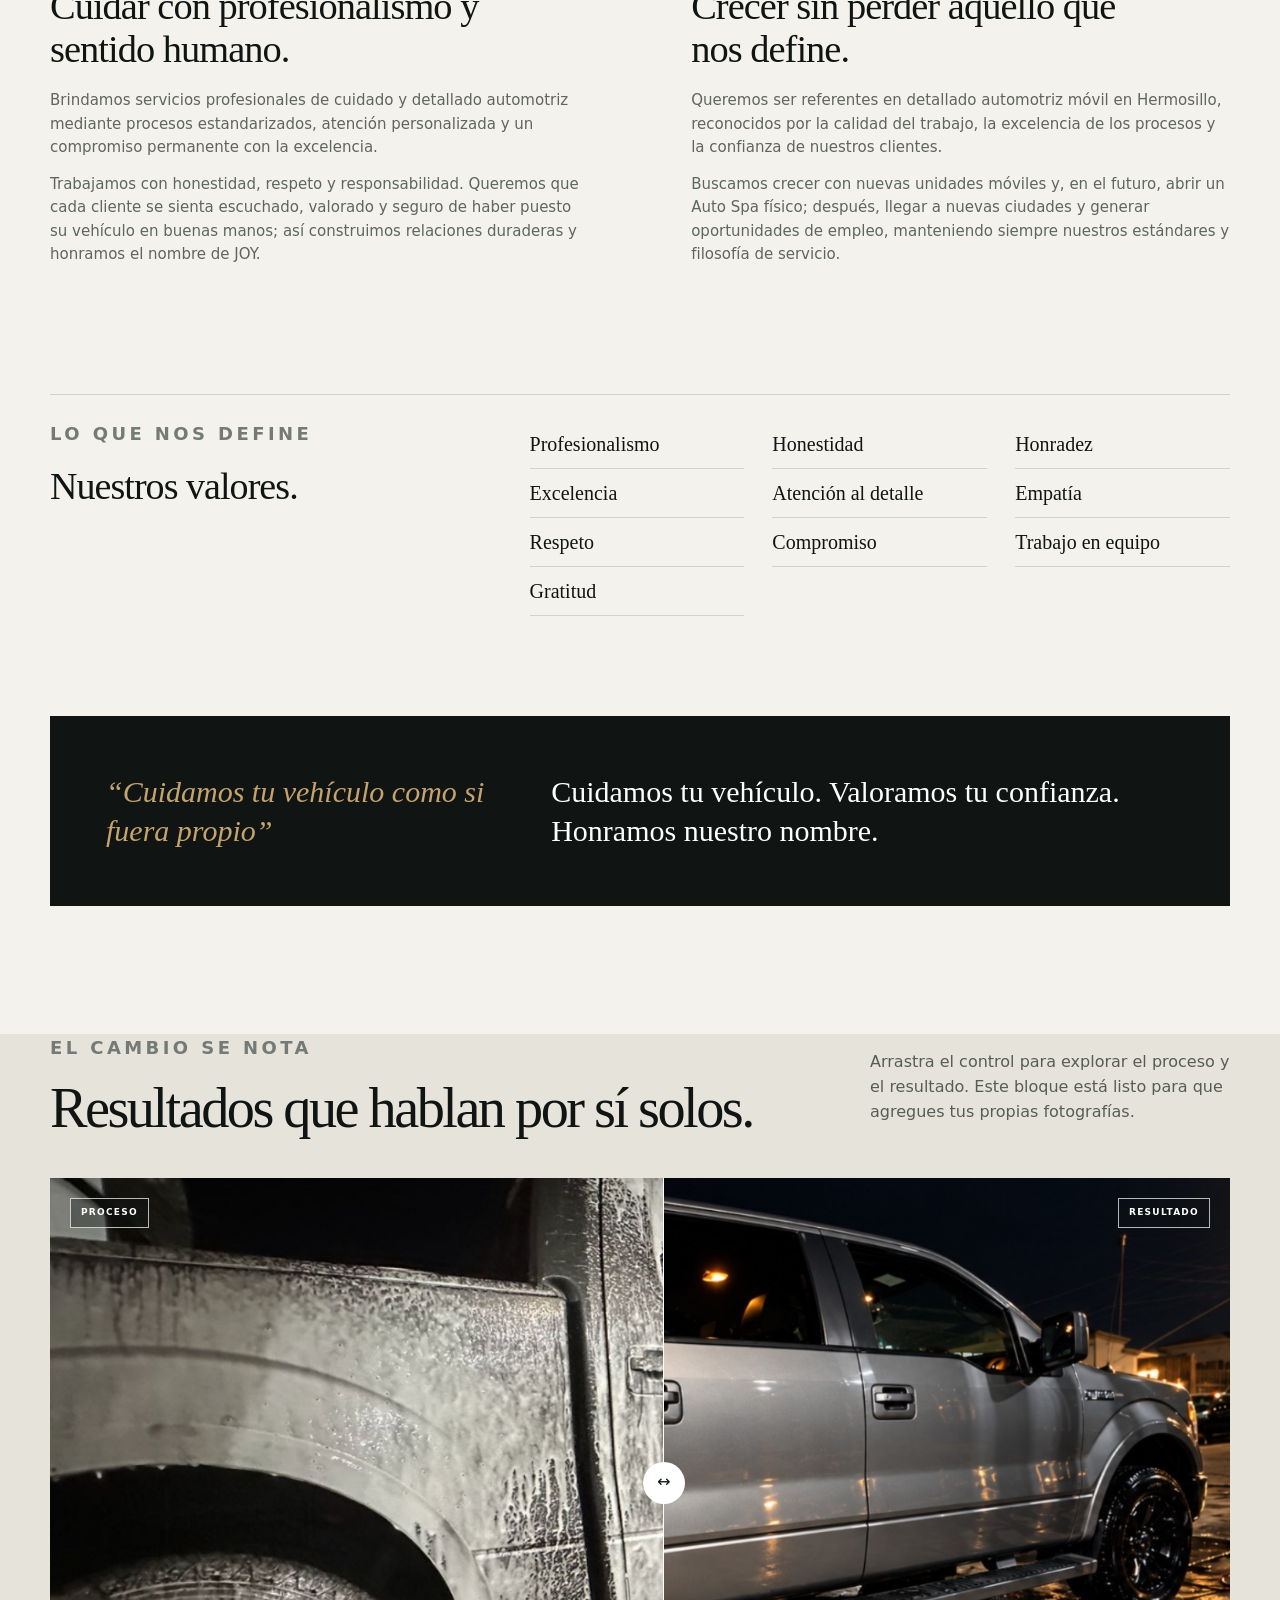
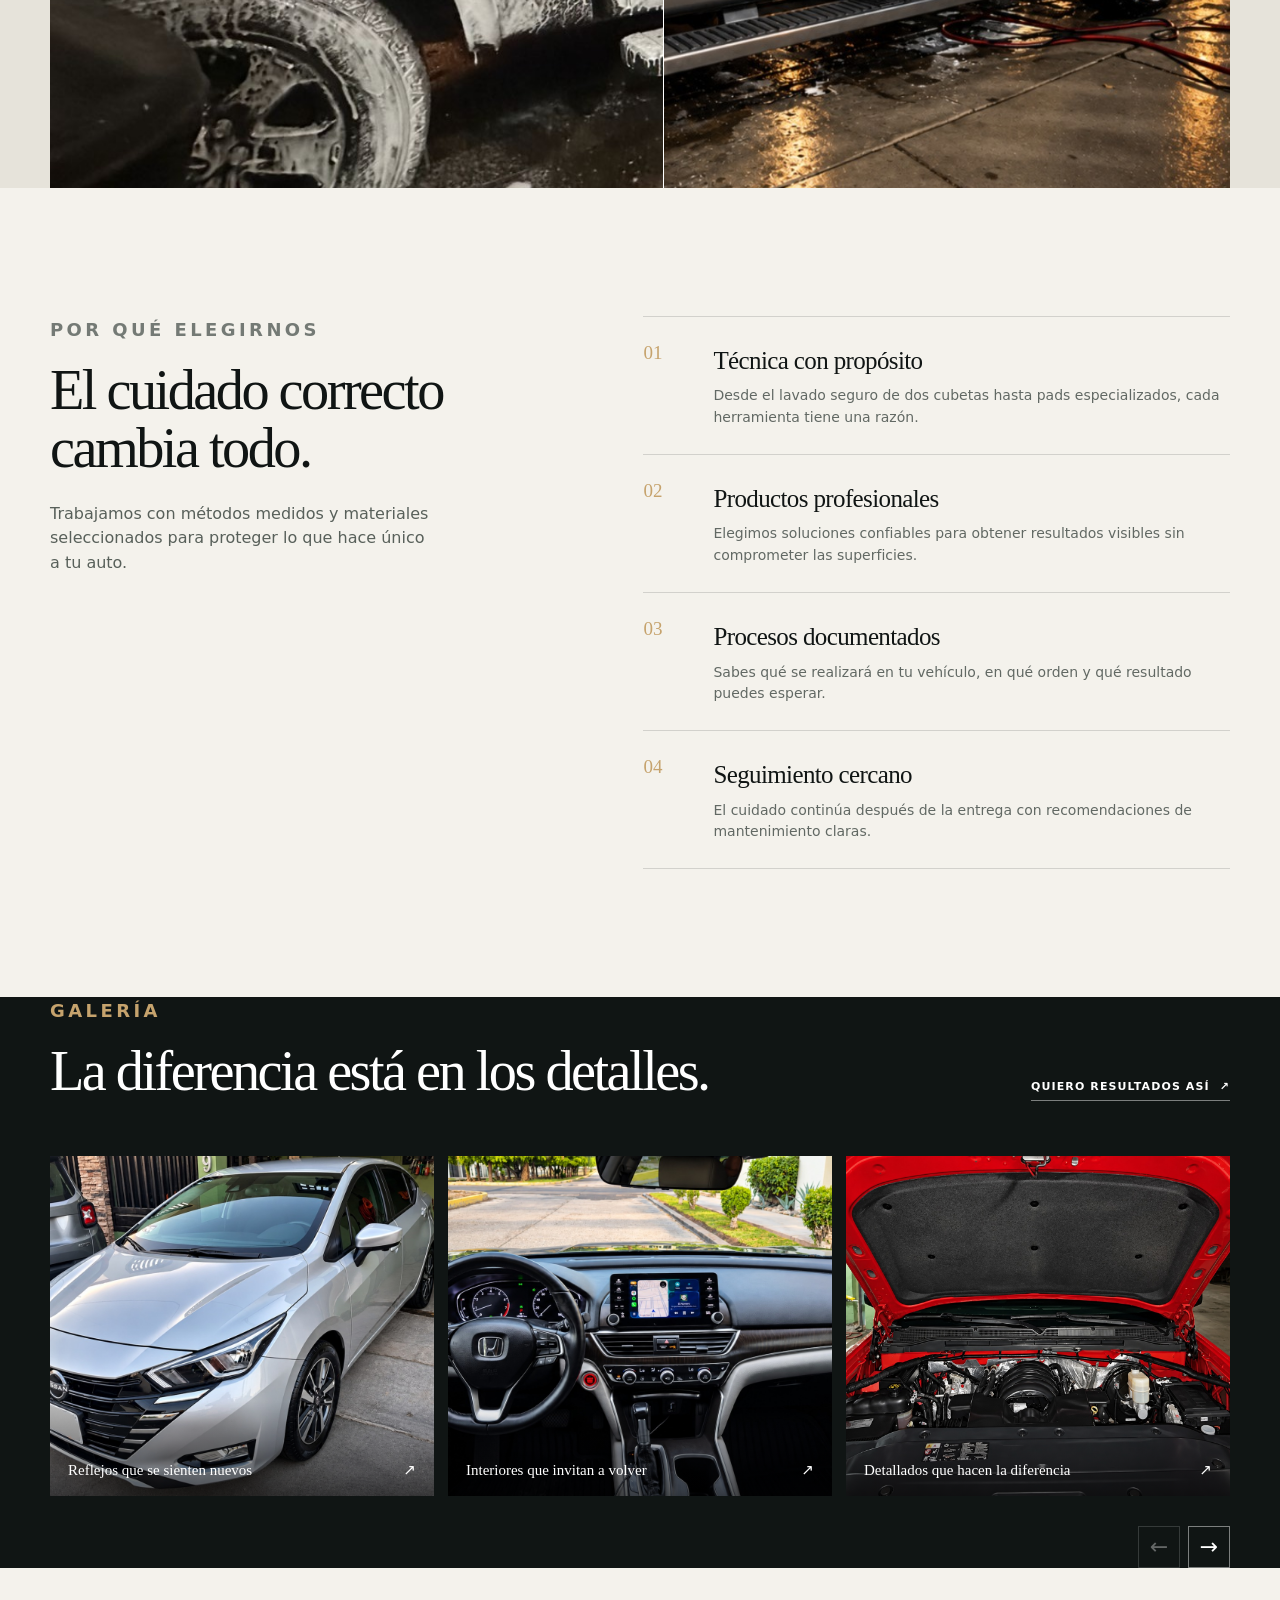
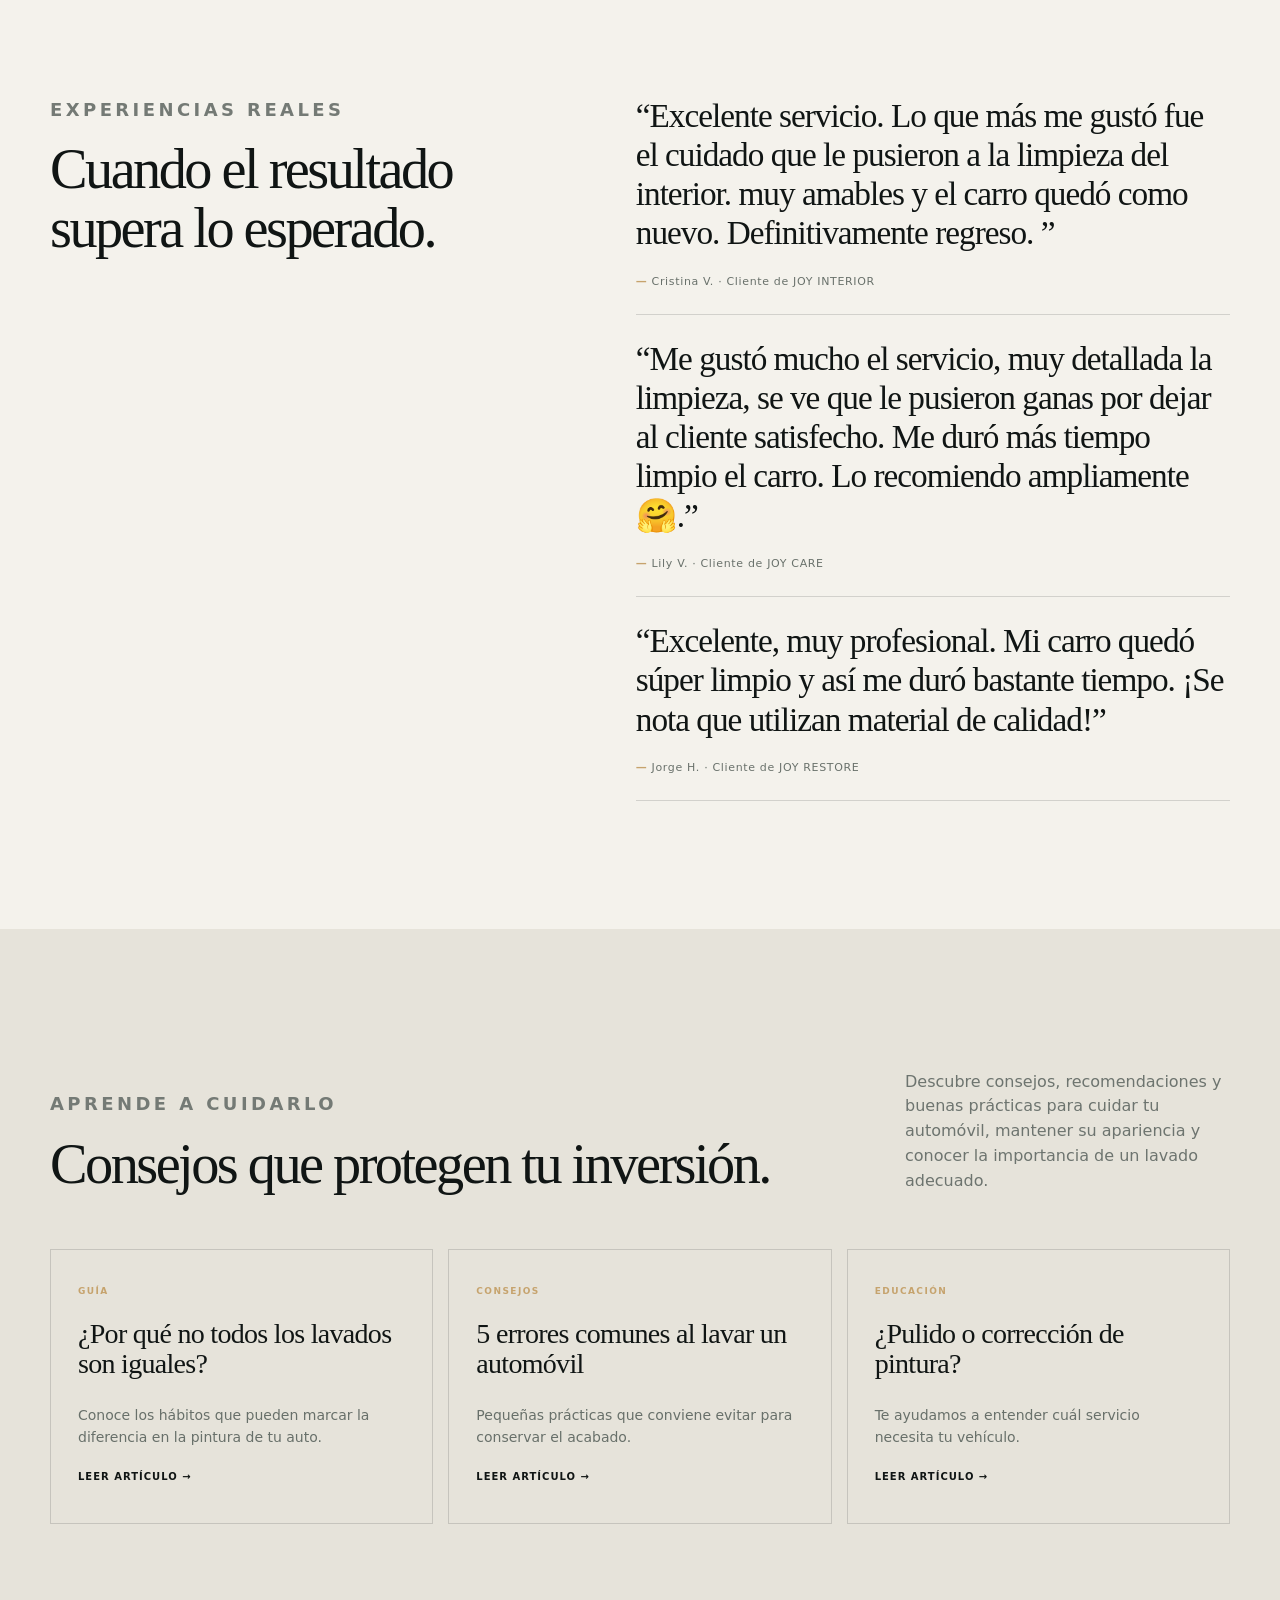
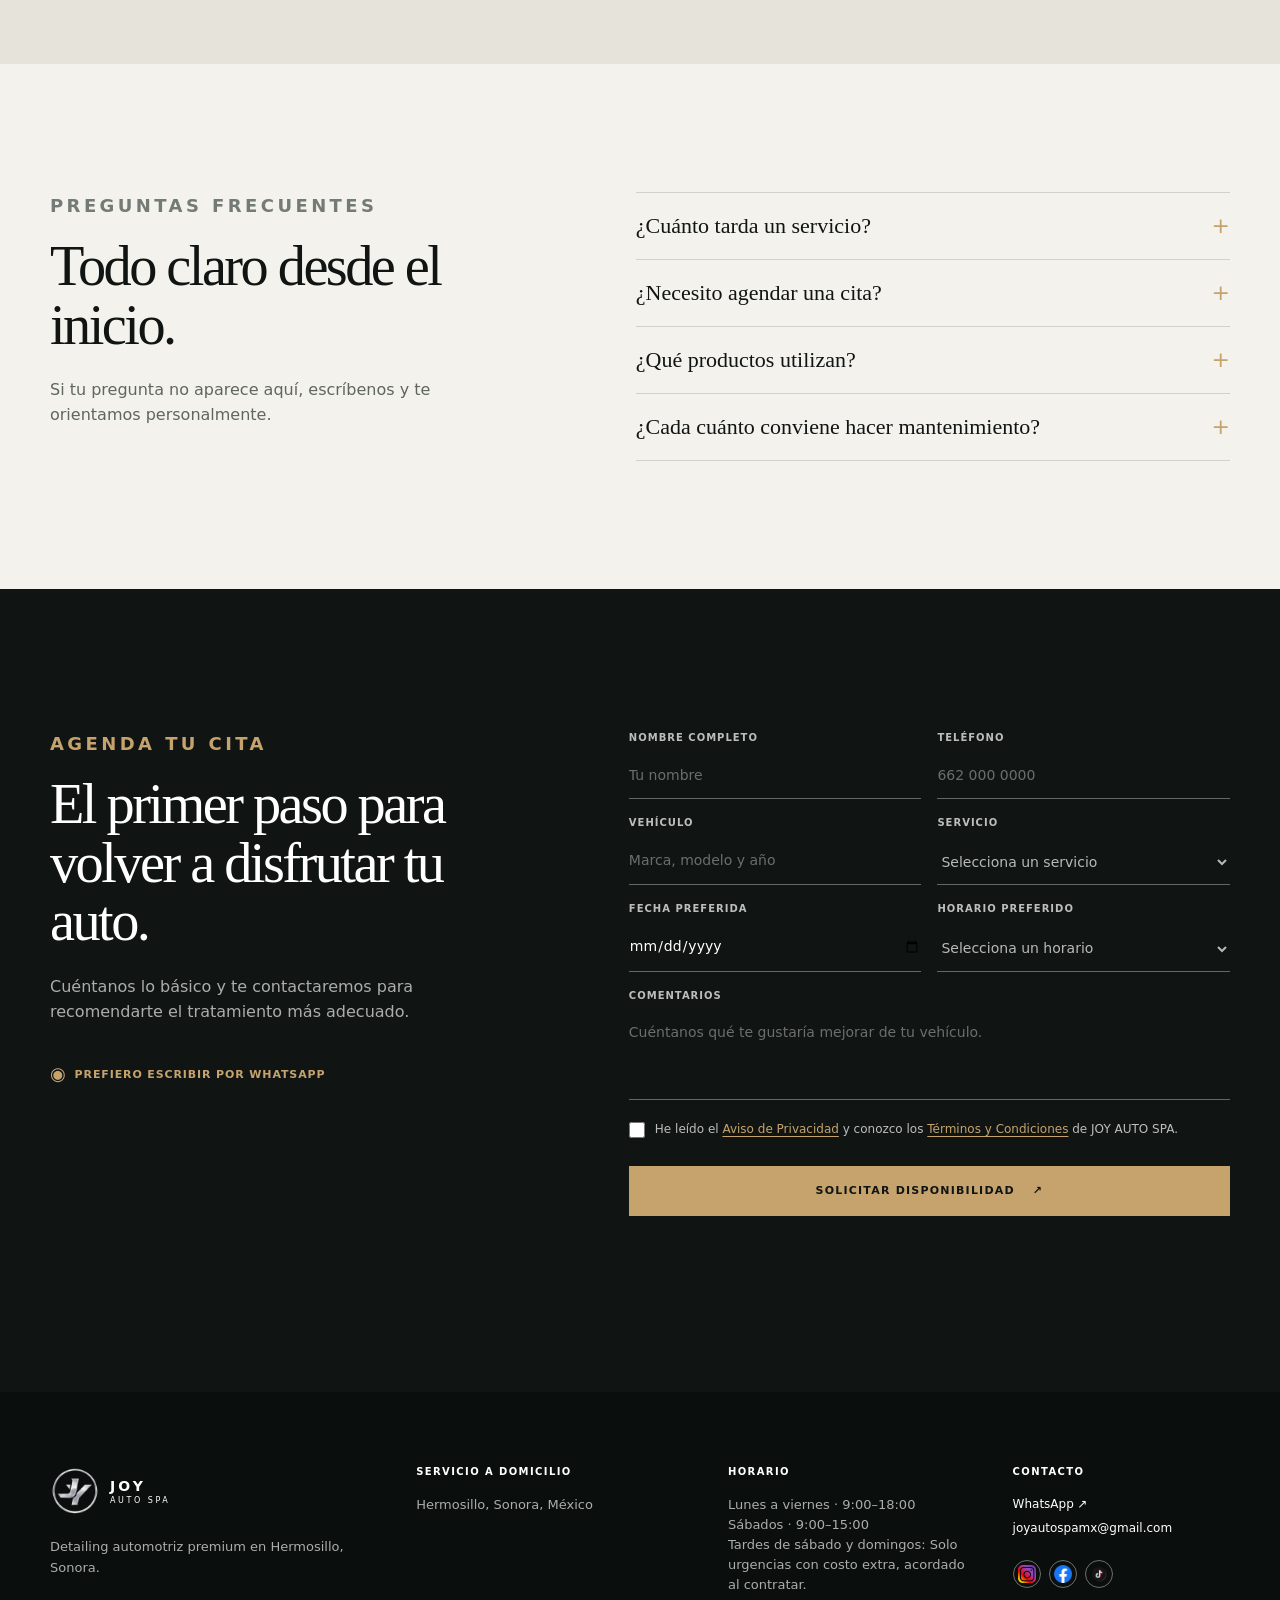
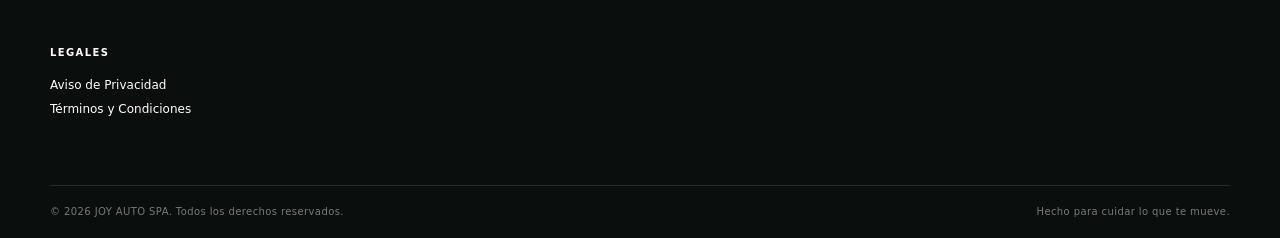
==== commit c8e32266: "Foto cambiada" ====
--- a/index.html
+++ b/index.html
@@ -81,7 +81,7 @@
     <section class="story section" id="nosotros" aria-labelledby="story-title">
       <div class="shell story-grid">
         <!-- ESPACIO DE FOTO: equipo, instalación o detalle de proceso. Configurar "story" en assets/app.js. -->
-        <button class="story-image-trigger" type="button" data-story-image aria-label="Ampliar fotografía de Joy trabajando en el interior de un vehículo">
+        <button class="story-image-trigger" type="button" data-story-image aria-label="Ampliar fotografía de Joy">
           <span class="media-slot story-image" data-media-slot="story" data-label="Joy trabajando en el interior de un vehículo">
             <span class="media-slot__tag">Joy, nuestra inspiración</span>
           </span>
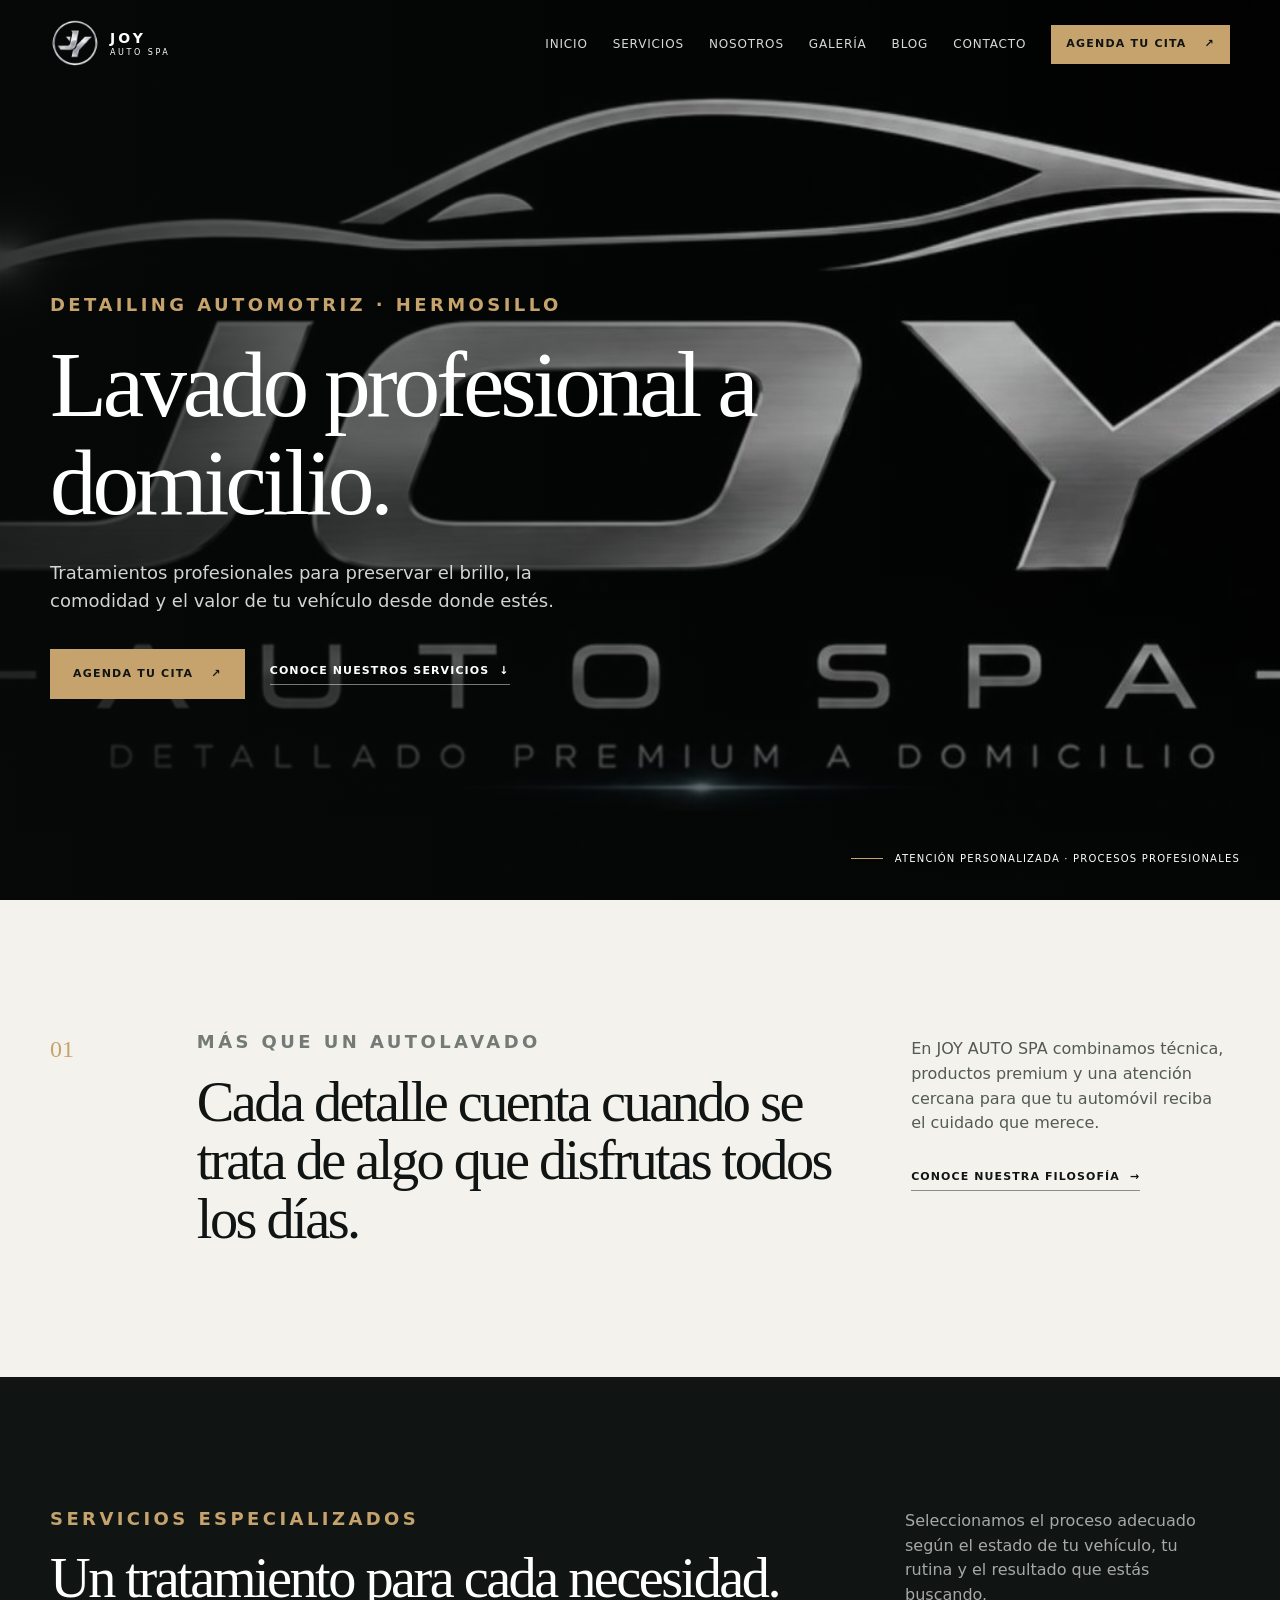
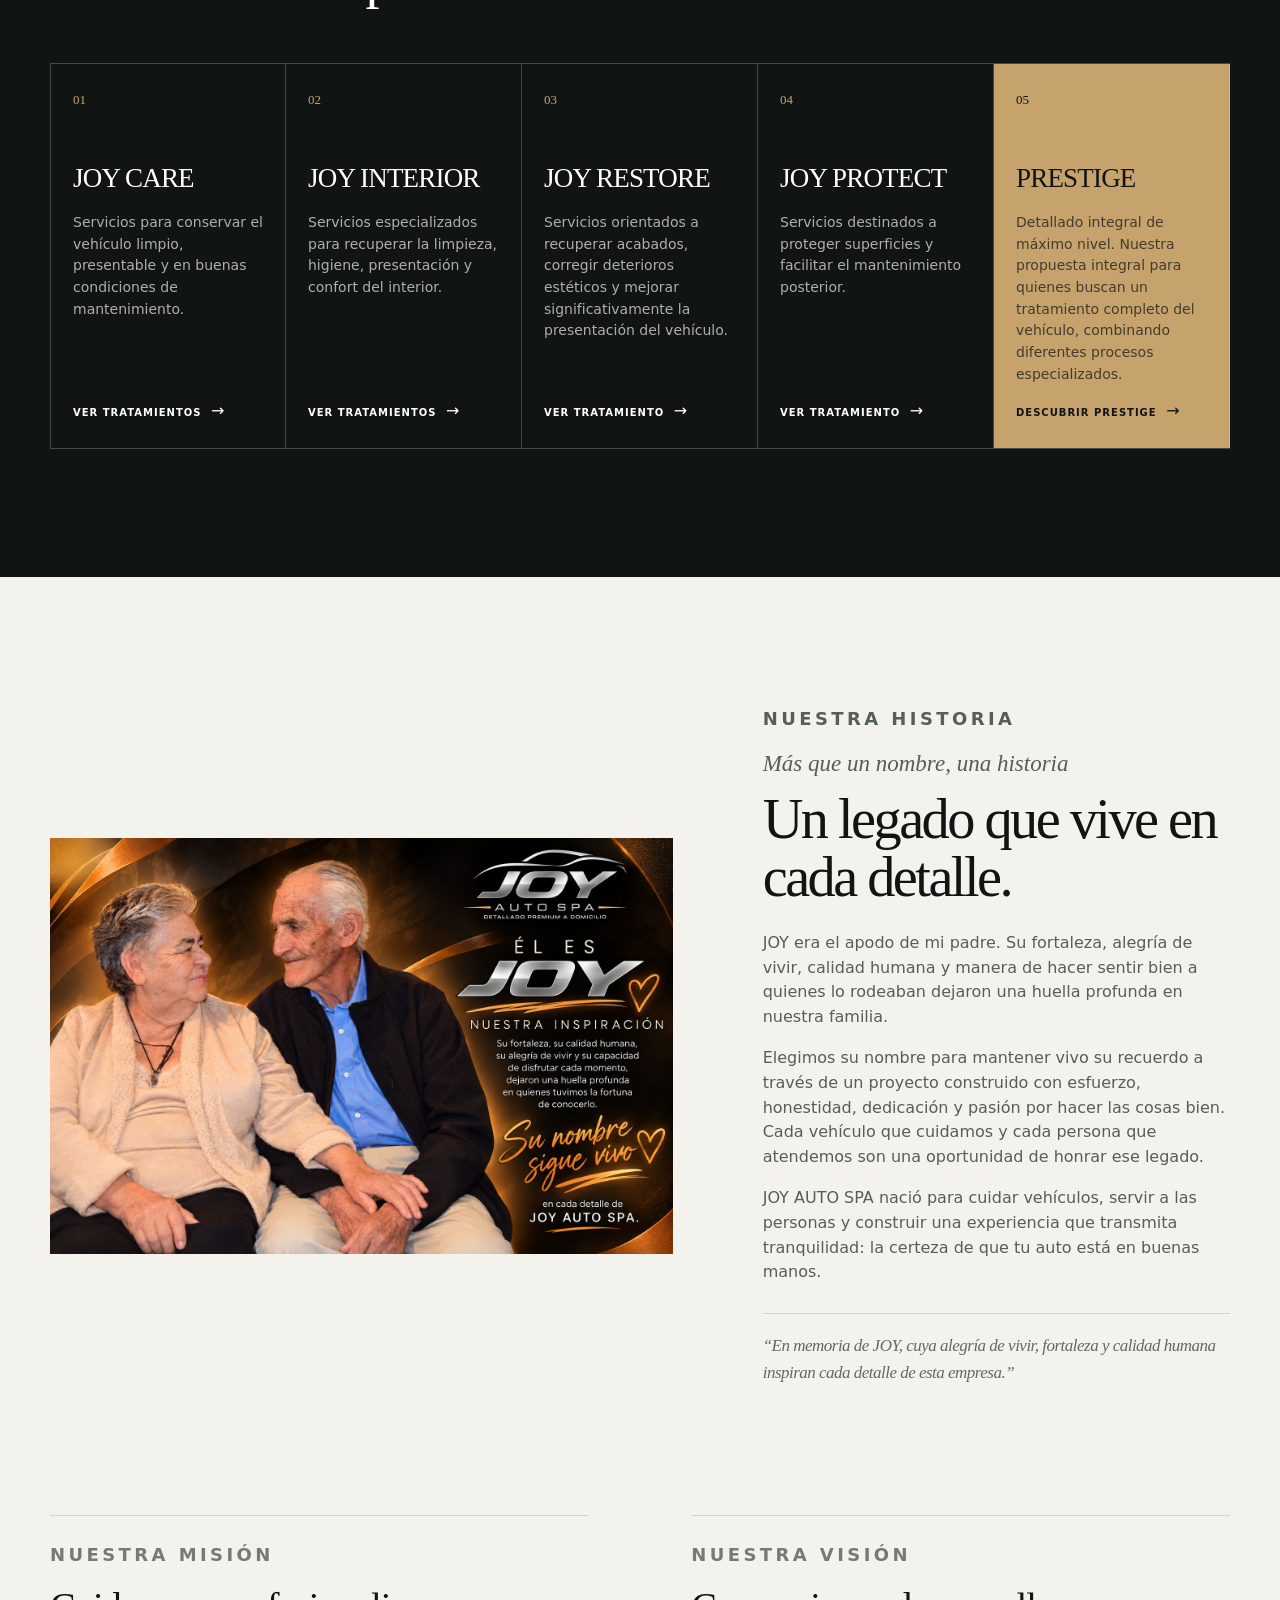
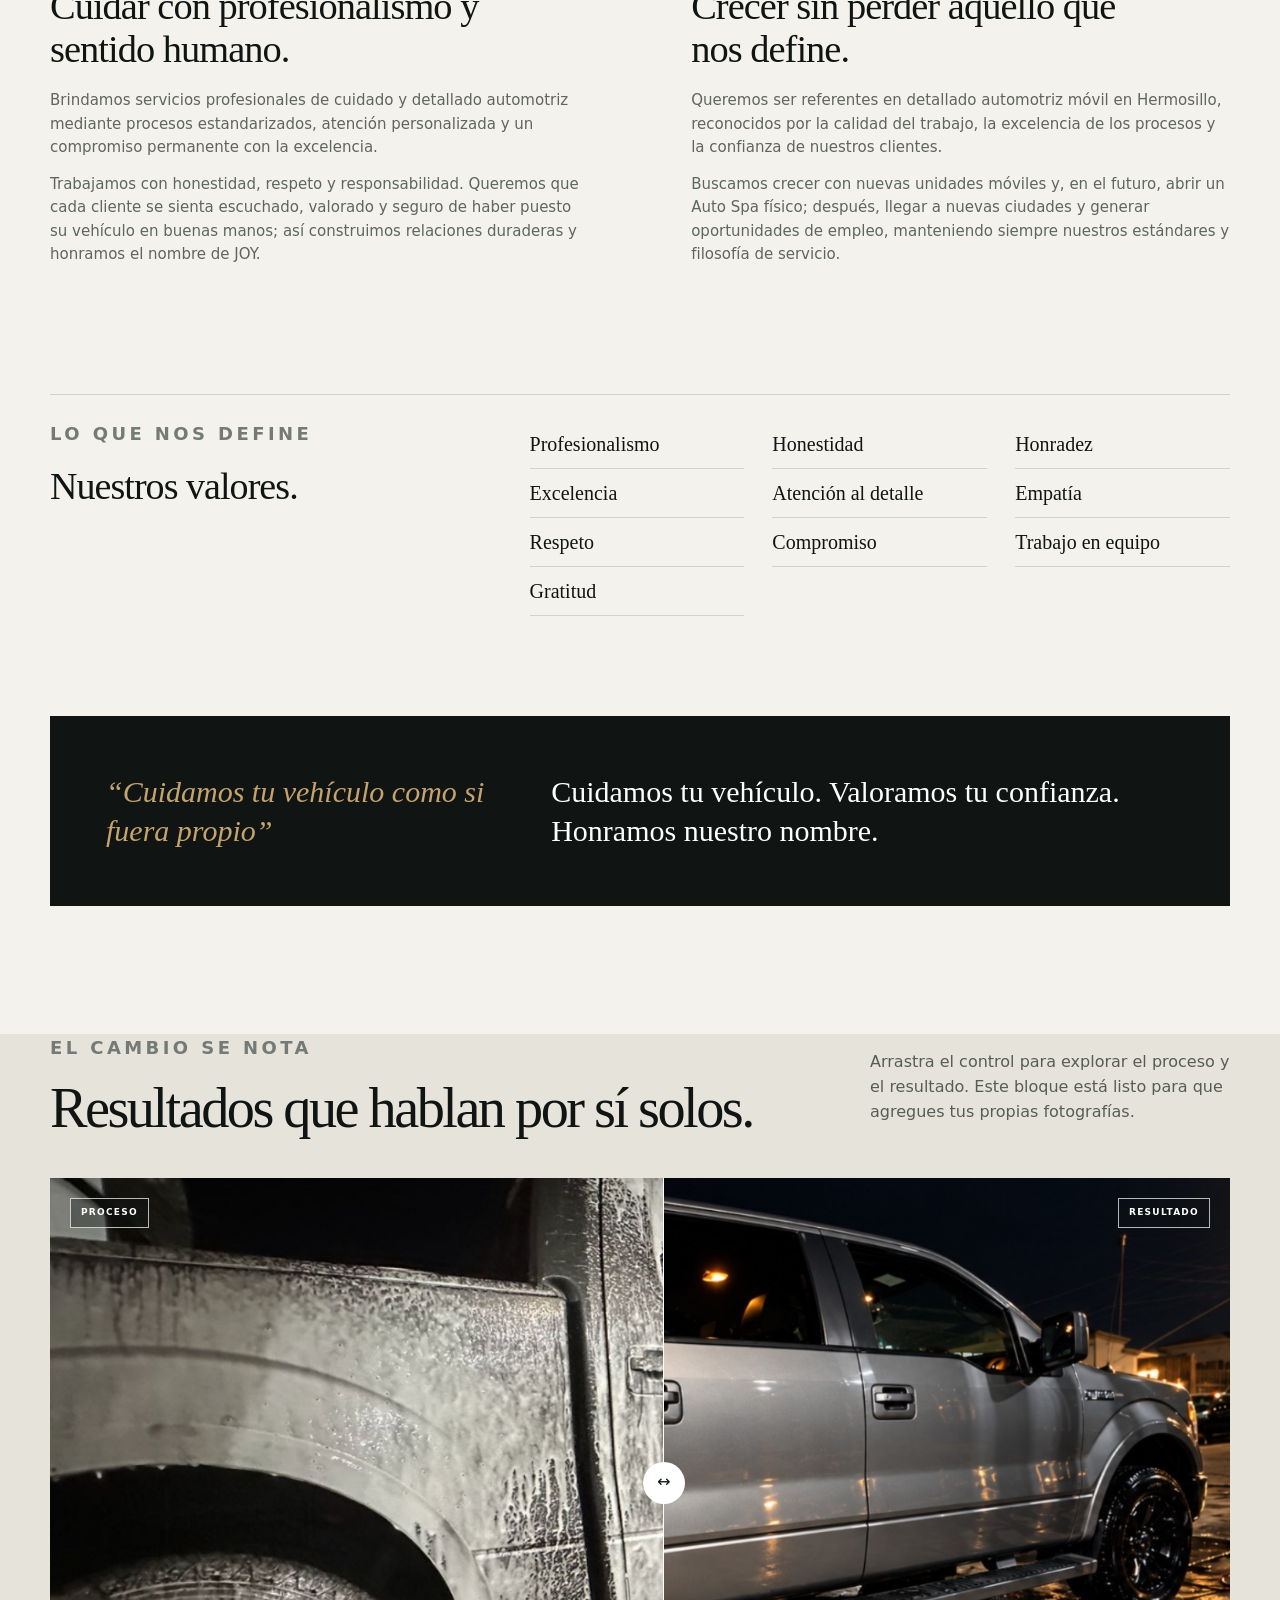
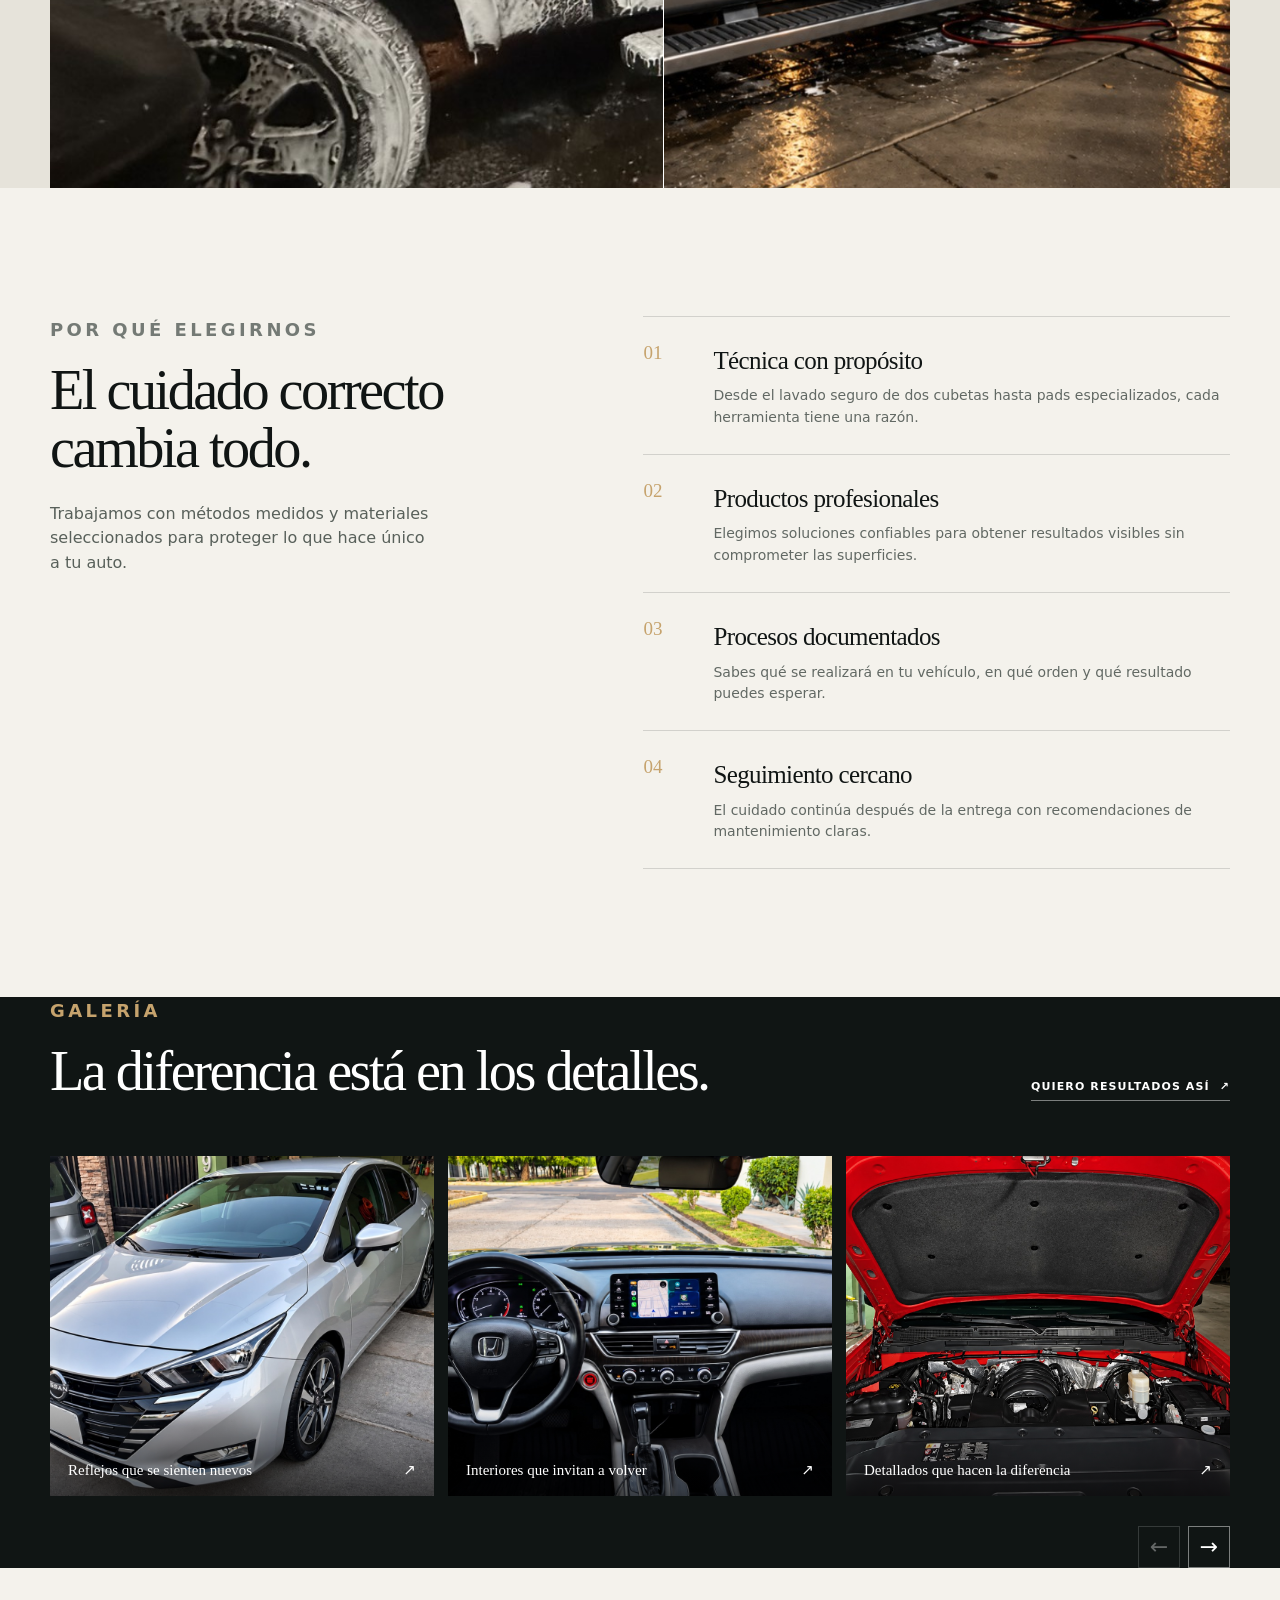
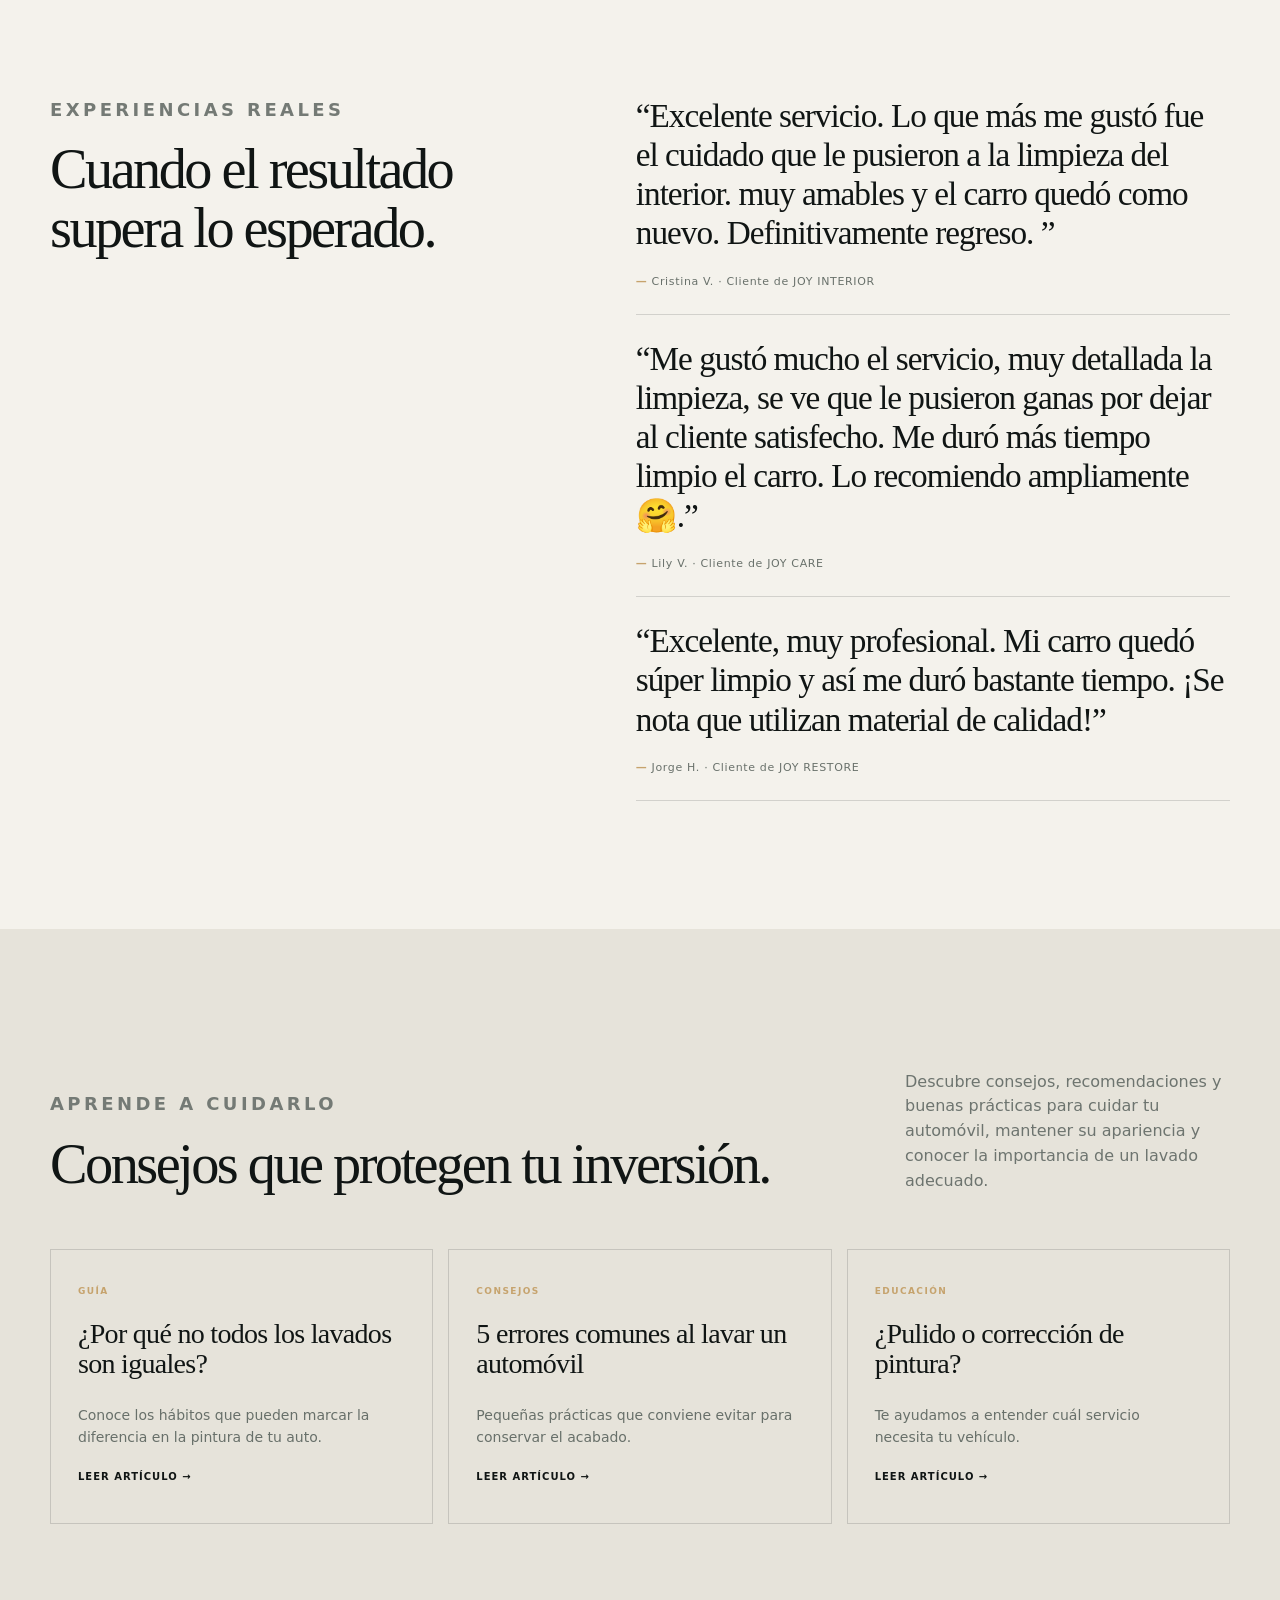
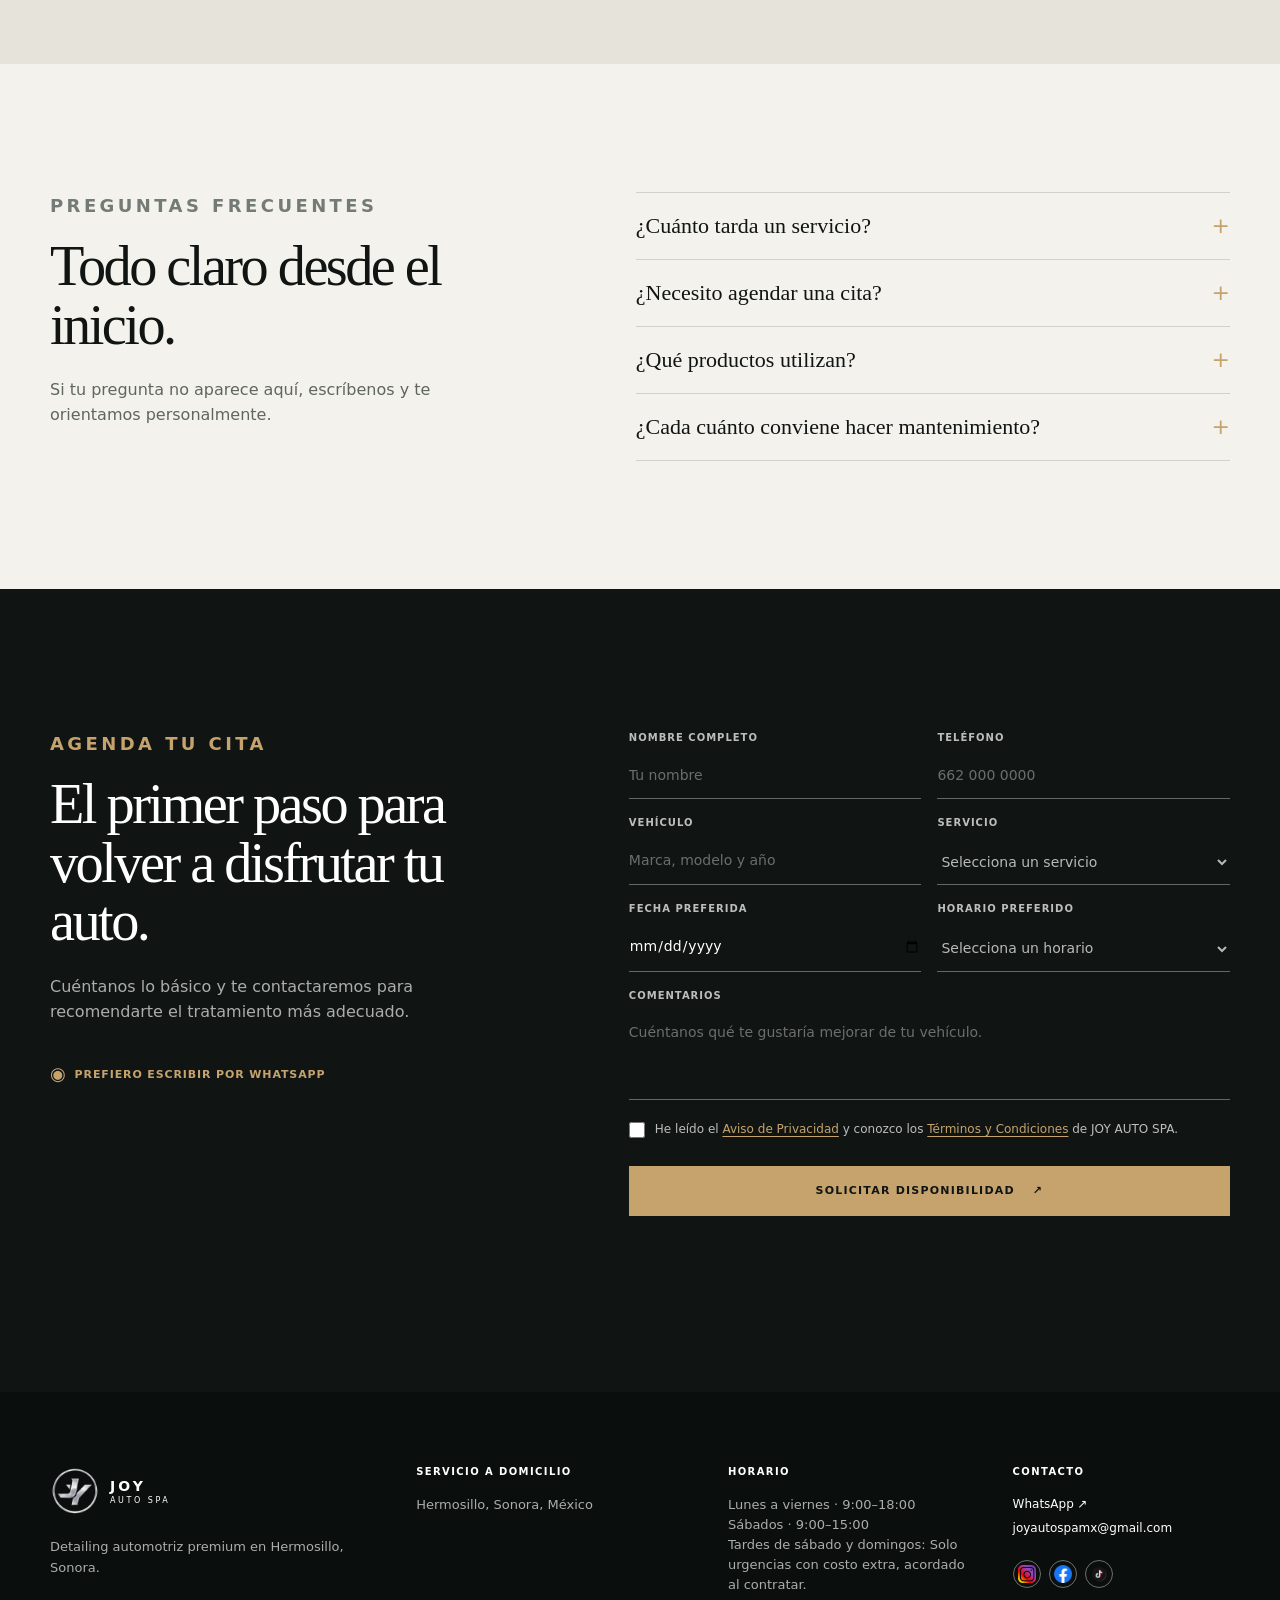
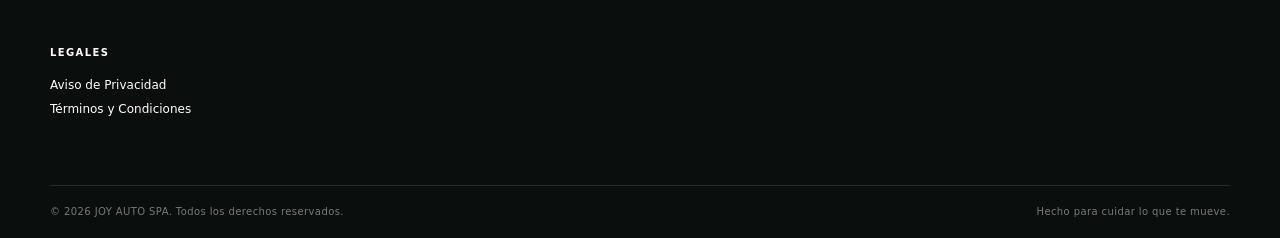
==== commit e32f730e: "actualizacion final" ====
--- a/index.html
+++ b/index.html
@@ -24,7 +24,7 @@
         <span class="media-slot__tag">Video principal / 16:9</span>
       </div>
       <div class="hero-shade"></div>
-      <div class="shell hero-content reveal">
+      <div class="shell hero-content">
         <p class="eyebrow eyebrow-light">DETAILING AUTOMOTRIZ · HERMOSILLO</p>
         <h1>Lavado profesional a domicilio.<br></h1>
         <p class="hero-copy">Tratamientos profesionales para preservar el brillo, la comodidad y el valor de tu vehículo desde donde estés.</p>
@@ -145,7 +145,7 @@
         <!-- ESPACIOS DE FOTO: usar "process" y "result" en IMAGE_SLOTS dentro de assets/app.js. -->
         <div class="comparison" data-comparison style="--comparison-position: 52%;">
           <div class="media-slot comparison-base" data-media-slot="result" data-label="Resultado final del tratamiento en el vehículo"><span class="media-slot__tag">RESULTADO / 3:2</span></div>
-          <div class="comparison-overlay" data-comparison-overlay>
+          <div class="comparison-overlay">
             <div class="media-slot comparison-after" data-media-slot="process" data-label="Proceso de detailing en el vehículo"><span class="media-slot__tag">PROCESO / 3:2</span></div>
           </div>
           <span class="comparison-label comparison-label-left">PROCESO</span><span class="comparison-label comparison-label-right">RESULTADO</span>
@@ -235,7 +235,7 @@
           <div class="form-row"><label>Fecha preferida<input name="date" type="date" required></label><label>Horario preferido<select name="time" required><option value="" selected disabled>Selecciona un horario</option><option>Por la mañana</option><option>Por la tarde</option><option>Necesito confirmar disponibilidad</option></select></label></div>
           <label>Comentarios<textarea name="comments" rows="3" placeholder="Cuéntanos qué te gustaría mejorar de tu vehículo."></textarea></label>
           <div class="legal-consents">
-            <label class="legal-consent"><input name="legalConsent" type="checkbox" required><span>He leído el <a href="assets/legal/AVISO_PRIVACIDAD_JOY_AUTO_SPA.pdf" target="_blank" rel="noopener noreferrer">Aviso de Privacidad</a> y conozco los <a href="assets/legal/TERMINOS_Y_CONDICIONES_JOY_AUTO_SPA.pdf" target="_blank" rel="noopener noreferrer">Términos y Condiciones</a> de JOY AUTO SPA.</span></label>
+            <label class="legal-consent"><input name="legalConsent" type="checkbox" required><span>He leído el <a href="assets/legal/JOY-LEG-001 AVISO DE PRIVACIDAD .pdf" target="_blank" rel="noopener noreferrer">Aviso de Privacidad</a> y conozco los <a href="assets/legal/JOY-LEG-002 TERMINOS Y CONDICIONES .pdf" target="_blank" rel="noopener noreferrer">Términos y Condiciones</a> de JOY AUTO SPA.</span></label>
           </div>
           <button class="button button-wide" type="submit">Solicitar disponibilidad <span aria-hidden="true">↗</span></button><p class="form-status" data-form-status aria-live="polite"></p>
         </form>
@@ -247,7 +247,7 @@
 
   
   <!-- Modal reutilizado por la galería. No editar salvo que se quiera cambiar su estructura. -->
-  <dialog class="gallery-dialog" data-gallery-dialog><button class="dialog-close" type="button" data-dialog-close aria-label="Cerrar fotografía">×</button><button class="dialog-nav dialog-nav-prev" type="button" data-dialog-prev aria-label="Ver fotografía anterior">←</button><div class="media-slot dialog-media" data-dialog-media><span class="media-slot__tag" data-dialog-label>Detalle de galería</span></div><button class="dialog-nav dialog-nav-next" type="button" data-dialog-next aria-label="Ver fotografía siguiente">→</button></dialog>
+  <dialog class="gallery-dialog" data-gallery-dialog><button class="dialog-close" type="button" data-dialog-close aria-label="Cerrar fotografía">×</button><button class="dialog-nav dialog-nav-prev" type="button" data-dialog-prev aria-label="Ver fotografía anterior">←</button><div class="media-slot dialog-media" data-dialog-media><span class="media-slot__tag">Detalle de galería</span></div><button class="dialog-nav dialog-nav-next" type="button" data-dialog-next aria-label="Ver fotografía siguiente">→</button></dialog>
   <script src="assets/app.js"></script>
 </body>
 </html>
--- a/assets/styles.css
+++ b/assets/styles.css
@@ -1,8 +1,8 @@
-/*
+﻿/*
   JOY AUTO SPA — estilos globales
   Las variables de :root son el lugar más rápido para adaptar el color de marca.
 */
-:root { --ink:#101514; --ink-soft:#1c2421; --paper:#f4f2ec; --white:#fff; --muted:#737a75; --gold:#c6a36d; --line:rgba(16,21,20,.15); --serif:Georgia,"Times New Roman",serif; --sans:Inter,ui-sans-serif,system-ui,-apple-system,BlinkMacSystemFont,"Segoe UI",sans-serif; --shell:min(1180px,calc(100vw - 48px)); --radius:2px; }
+:root { --ink:#101514; --ink-soft:#1c2421; --paper:#f4f2ec; --white:#fff; --gold:#c6a36d; --line:rgba(16,21,20,.15); --serif:Georgia,"Times New Roman",serif; --sans:Inter,ui-sans-serif,system-ui,-apple-system,BlinkMacSystemFont,"Segoe UI",sans-serif; --shell:min(1180px,calc(100vw - 48px)); }
 * { box-sizing:border-box; } html { scroll-behavior:smooth; } body { margin:0; color:var(--ink); background:var(--paper); font-family:var(--sans); font-size:16px; line-height:1.55; } body.nav-open { overflow:hidden; } a { color:inherit; } button,input,textarea,select { font:inherit; } button { cursor:pointer; } img,video { display:block; width:100%; height:100%; object-fit:cover; } .shell { width:var(--shell); margin-inline:auto; } .sr-only { position:absolute; width:1px; height:1px; overflow:hidden; clip:rect(0,0,0,0); white-space:nowrap; } .skip-link { position:fixed; z-index:100; top:-50px; left:16px; padding:10px 14px; background:var(--gold); color:var(--ink); text-decoration:none; } .skip-link:focus { top:16px; }
 
 /* Encabezado y navegación */
@@ -25,10 +25,10 @@
 .hero { position:relative; min-height:760px; min-height:100svh; overflow:hidden; color:var(--white); background:var(--ink); display:grid; align-items:center; } .hero-media { position:absolute; inset:0; background:linear-gradient(120deg,#313a35,#0c1210 60%,#725a33); } .hero-shade { position:absolute; inset:0; background:linear-gradient(90deg,rgba(7,10,9,.82),rgba(7,10,9,.4) 57%,rgba(7,10,9,.14)),linear-gradient(0deg,rgba(7,10,9,.45),transparent 40%); } .hero-content { position:relative; z-index:2; padding-top:90px; } .hero-copy { max-width:520px; margin-bottom:34px; color:rgba(255,255,255,.82); font-size:18px; } .button-row { display:flex; flex-wrap:wrap; gap:25px; align-items:center; } .hero-note { position:absolute; z-index:2; right:40px; bottom:34px; display:flex; align-items:center; gap:12px; font-size:10px; letter-spacing:.12em; text-transform:uppercase; } .hero-note span { width:32px; height:1px; background:var(--gold); }
 
 /* Introducción, servicios e historia */
-.intro-grid { display:grid; grid-template-columns:70px minmax(0,1.4fr) minmax(270px,.7fr); gap:clamp(30px,6vw,90px); align-items:start; } .section-number { margin:8px 0; color:var(--gold); font:24px var(--serif); } .intro h2 { margin-bottom:0; } .intro-copy { padding-top:9px; color:#535a55; } .intro-copy p { margin-bottom:27px; } .section-heading { display:flex; align-items:end; justify-content:space-between; gap:40px; margin-bottom:55px; } .section-heading h2 { margin-bottom:0; } .section-heading>p { max-width:325px; margin:0; color:#6d746f; } .section-heading-light>p { color:rgba(255,255,255,.63); } .service-grid { display:grid; grid-template-columns:repeat(5,1fr); border-top:1px solid rgba(255,255,255,.22); border-bottom:1px solid rgba(255,255,255,.22); } .service-card { min-height:335px; padding:28px 22px 24px; display:flex; flex-direction:column; border-right:1px solid rgba(255,255,255,.22); color:var(--white); text-decoration:none; transition:background .25s,color .25s; } .service-card:first-child { border-left:1px solid rgba(255,255,255,.22); } .service-card:hover,.service-card-featured { color:var(--ink); background:var(--gold); } .service-card__number { color:var(--gold); font:13px var(--serif); } .service-card:hover .service-card__number,.service-card-featured .service-card__number { color:var(--ink); } .service-card h3 { margin:50px 0 12px; font-size:27px; letter-spacing:-.03em; } .service-card p { color:rgba(255,255,255,.66); font-size:14px; } .service-card:hover p,.service-card-featured p { color:rgba(16,21,20,.72); } .service-card__link { margin-top:auto; font-size:10px; font-weight:700; letter-spacing:.1em; text-transform:uppercase; } .service-card__link b { margin-left:5px; font-size:16px; font-weight:400; } .story-grid { display:grid; grid-template-columns:minmax(280px,.9fr) minmax(350px,.9fr); justify-content:space-between; gap:clamp(50px,12vw,180px); align-items:center; } .story-image { min-height:0; aspect-ratio:4/5; } .story-content { max-width:490px; } .story-content>p { color:#565e59; } .values-list { display:flex; flex-wrap:wrap; gap:8px; margin-top:30px; } .values-list span { padding:8px 11px; border:1px solid var(--line); font-size:10px; font-weight:700; letter-spacing:.08em; text-transform:uppercase; }
+.intro-grid { display:grid; grid-template-columns:70px minmax(0,1.4fr) minmax(270px,.7fr); gap:clamp(30px,6vw,90px); align-items:start; } .section-number { margin:8px 0; color:var(--gold); font:24px var(--serif); } .intro h2 { margin-bottom:0; } .intro-copy { padding-top:9px; color:#535a55; } .intro-copy p { margin-bottom:27px; } .section-heading { display:flex; align-items:end; justify-content:space-between; gap:40px; margin-bottom:55px; } .section-heading h2 { margin-bottom:0; } .section-heading>p { max-width:325px; margin:0; color:#6d746f; } .section-heading-light>p { color:rgba(255,255,255,.63); } .service-grid { display:grid; grid-template-columns:repeat(5,1fr); border-top:1px solid rgba(255,255,255,.22); border-bottom:1px solid rgba(255,255,255,.22); } .service-card { min-height:335px; padding:28px 22px 24px; display:flex; flex-direction:column; border-right:1px solid rgba(255,255,255,.22); color:var(--white); text-decoration:none; transition:background .25s,color .25s; } .service-card:first-child { border-left:1px solid rgba(255,255,255,.22); } .service-card:hover,.service-card-featured { color:var(--ink); background:var(--gold); } .service-card__number { color:var(--gold); font:13px var(--serif); } .service-card:hover .service-card__number,.service-card-featured .service-card__number { color:var(--ink); } .service-card h3 { margin:50px 0 12px; font-size:27px; letter-spacing:-.03em; } .service-card p { color:rgba(255,255,255,.66); font-size:14px; } .service-card:hover p,.service-card-featured p { color:rgba(16,21,20,.72); } .service-card__link { margin-top:auto; font-size:10px; font-weight:700; letter-spacing:.1em; text-transform:uppercase; } .service-card__link b { margin-left:5px; font-size:16px; font-weight:400; } .story-grid { display:grid; grid-template-columns:minmax(280px,.9fr) minmax(350px,.9fr); justify-content:space-between; gap:clamp(50px,12vw,180px); align-items:center; } .story-content { max-width:490px; } .story-content>p { color:#565e59; }
 
 /* Comparador, razones y galería */
-.comparison-top { display:flex; justify-content:space-between; gap:40px; margin-bottom:40px; } .comparison-top h2 { margin-bottom:0; } .comparison-top>p { max-width:360px; margin:16px 0 0; color:#565d57; } .comparison { position:relative; height:clamp(300px,49vw,610px); overflow:hidden; user-select:none; } .comparison-base,.comparison-overlay,.comparison-after { width:100%; height:100%; } .comparison-overlay { position:absolute; inset:0 auto 0 0; width:var(--comparison-position); overflow:hidden; border-right:1px solid var(--white); } .comparison-after { width:var(--shell); max-width:none; } .comparison-label { position:absolute; z-index:3; top:20px; padding:7px 10px; border:1px solid rgba(255,255,255,.7); background:rgba(16,21,20,.35); color:var(--white); font-size:9px; font-weight:700; letter-spacing:.14em; } .comparison-label-left { left:20px; } .comparison-label-right { right:20px; } .comparison-line { position:absolute; z-index:4; top:0; bottom:0; left:var(--comparison-position); width:1px; background:var(--white); transform:translateX(-1px); } .comparison-handle { position:absolute; z-index:5; top:50%; left:var(--comparison-position); display:grid; width:42px; height:42px; place-items:center; border-radius:50%; background:var(--white); color:var(--ink); transform:translate(-50%,-50%); } .comparison-range { position:absolute; z-index:6; inset:0; width:100%; height:100%; margin:0; opacity:0; cursor:ew-resize; } .reasons-grid { display:grid; grid-template-columns:.75fr 1fr; gap:clamp(50px,12vw,180px); } .reasons-title>p:last-child { max-width:380px; color:#58605a; } .reasons-list article { display:grid; grid-template-columns:52px 1fr; gap:18px; padding:25px 0; border-top:1px solid var(--line); } .reasons-list article:last-child { border-bottom:1px solid var(--line); } .reasons-list span { color:var(--gold); font:19px var(--serif); } .reasons-list h3 { margin-bottom:5px; font-size:25px; } .reasons-list p { margin:0; color:#626964; font-size:14px; } .gallery-grid { display:grid; grid-template-columns:1.25fr 1fr 1fr; grid-auto-rows:260px; gap:12px; } .gallery-item { position:relative; min-width:0; padding:0; overflow:hidden; border:0; background:transparent; color:var(--white); text-align:left; } .gallery-item .media-slot { width:100%; height:100%; transition:transform .35s; } .gallery-item:hover .media-slot { transform:scale(1.04); } .gallery-item-tall { grid-row:span 2; } .gallery-item-wide { grid-column:span 2; } .gallery-caption { position:absolute; z-index:2; display:flex; justify-content:space-between; align-items:end; gap:15px; inset:auto 0 0; padding:60px 18px 17px; background:linear-gradient(transparent,rgba(0,0,0,.68)); font:15px var(--serif); } .gallery-caption b { font-family:var(--sans); font-weight:400; }
+.comparison-top { display:flex; justify-content:space-between; gap:40px; margin-bottom:40px; } .comparison-top h2 { margin-bottom:0; } .comparison-top>p { max-width:360px; margin:16px 0 0; color:#565d57; } .comparison { position:relative; height:clamp(300px,49vw,610px); overflow:hidden; user-select:none; } .comparison-base,.comparison-overlay,.comparison-after { width:100%; height:100%; } .comparison-overlay { position:absolute; inset:0 auto 0 0; width:var(--comparison-position); overflow:hidden; border-right:1px solid var(--white); } .comparison-after { width:var(--shell); max-width:none; } .comparison-label { position:absolute; z-index:3; top:20px; padding:7px 10px; border:1px solid rgba(255,255,255,.7); background:rgba(16,21,20,.35); color:var(--white); font-size:9px; font-weight:700; letter-spacing:.14em; } .comparison-label-left { left:20px; } .comparison-label-right { right:20px; } .comparison-line { position:absolute; z-index:4; top:0; bottom:0; left:var(--comparison-position); width:1px; background:var(--white); transform:translateX(-1px); } .comparison-handle { position:absolute; z-index:5; top:50%; left:var(--comparison-position); display:grid; width:42px; height:42px; place-items:center; border-radius:50%; background:var(--white); color:var(--ink); transform:translate(-50%,-50%); } .comparison-range { position:absolute; z-index:6; inset:0; width:100%; height:100%; margin:0; opacity:0; cursor:ew-resize; } .reasons-grid { display:grid; grid-template-columns:.75fr 1fr; gap:clamp(50px,12vw,180px); } .reasons-title>p:last-child { max-width:380px; color:#58605a; } .reasons-list article { display:grid; grid-template-columns:52px 1fr; gap:18px; padding:25px 0; border-top:1px solid var(--line); } .reasons-list article:last-child { border-bottom:1px solid var(--line); } .reasons-list span { color:var(--gold); font:19px var(--serif); } .reasons-list h3 { margin-bottom:5px; font-size:25px; } .reasons-list p { margin:0; color:#626964; font-size:14px; }  .gallery-item { position:relative; min-width:0; padding:0; overflow:hidden; border:0; background:transparent; color:var(--white); text-align:left; } .gallery-item .media-slot { width:100%; height:100%; transition:transform .35s; } .gallery-item:hover .media-slot { transform:scale(1.04); }  .gallery-caption { position:absolute; z-index:2; display:flex; justify-content:space-between; align-items:end; gap:15px; inset:auto 0 0; padding:60px 18px 17px; background:linear-gradient(transparent,rgba(0,0,0,.68)); font:15px var(--serif); } .gallery-caption b { font-family:var(--sans); font-weight:400; }
 
 /* Testimonios, artículos y FAQ */
 .testimonials-grid,.faq-grid { display:grid; grid-template-columns:.8fr 1.1fr; gap:clamp(55px,12vw,180px); } .testimonials-grid h2,.faq-grid h2 { max-width:450px; } .testimonial-stack { display:grid; gap:24px; } .testimonial-stack figure { margin:0; padding:0 0 24px; border-bottom:1px solid var(--line); } blockquote { margin:0 0 20px; font:clamp(25px,2.6vw,37px)/1.18 var(--serif); letter-spacing:-.03em; } figcaption { color:#69716b; font-size:11px; letter-spacing:.06em; } figcaption span { color:var(--gold); font-weight:800; } .article-grid { display:grid; grid-template-columns:repeat(3,1fr); gap:15px; } .article-card { min-height:275px; padding:27px; border:1px solid var(--line); text-decoration:none; transition:transform .22s,background .22s; } .article-card:hover { background:var(--white); transform:translateY(-5px); } .article-card>span { color:var(--gold); font-size:9px; font-weight:800; letter-spacing:.16em; } .article-card h3 { min-height:74px; margin:18px 0 12px; font-size:28px; line-height:1.05; } .article-card p { color:#68706a; font-size:14px; } .article-card b { font-size:10px; letter-spacing:.1em; text-transform:uppercase; } .faq-grid>div>p:last-child { color:#5e665f; } .faq-list { border-top:1px solid var(--line); } .faq-list details { border-bottom:1px solid var(--line); } .faq-list summary { display:flex; justify-content:space-between; gap:12px; padding:20px 0; font:22px var(--serif); list-style:none; cursor:pointer; } .faq-list summary::-webkit-details-marker { display:none; } .faq-list summary span { color:var(--gold); font-family:var(--sans); transition:transform .2s; } .faq-list details[open] summary span { transform:rotate(45deg); } .faq-list details p { max-width:590px; margin:0 0 22px; color:#5e665f; font-size:14px; }
@@ -50,8 +50,8 @@
 /* Página individual de servicio */
 .service-hero { position:relative; min-height:580px; padding-top:130px; display:grid; align-items:center; overflow:hidden; color:var(--white); background:var(--ink); } .service-hero .media-slot { position:absolute; inset:0; } .service-hero::after { position:absolute; inset:0; content:""; background:linear-gradient(90deg,rgba(10,14,13,.88),rgba(10,14,13,.37)); } .service-hero .shell { position:relative; z-index:1; } .service-hero h1 { max-width:700px; } .service-hero p:not(.eyebrow) { max-width:520px; color:rgba(255,255,255,.78); font-size:18px; } .service-details { display:grid; grid-template-columns:.85fr 1.15fr; gap:clamp(50px,11vw,150px); } .service-details>div>p { color:#5b625d; } .service-specs { display:grid; gap:0; } .service-specs div { display:grid; grid-template-columns:145px 1fr; gap:20px; padding:18px 0; border-top:1px solid var(--line); } .service-specs div:last-child { border-bottom:1px solid var(--line); } .service-specs dt { color:#747b75; font-size:10px; font-weight:800; letter-spacing:.13em; text-transform:uppercase; } .service-specs dd { margin:0; font-size:15px; } .service-benefits { padding:clamp(36px,6vw,75px); color:var(--white); background:var(--ink-soft); } .service-benefits h2 { margin-bottom:36px; } .service-benefits ul { display:grid; gap:14px; margin:0; padding:0; list-style:none; } .service-benefits li { padding-left:24px; position:relative; } .service-benefits li::before { position:absolute; left:0; content:"✦"; color:var(--gold); } .service-next { display:flex; align-items:center; justify-content:space-between; gap:25px; }
 
-@media (max-width:920px) { .main-nav { gap:15px; } .main-nav>a:not(.button) { display:none; } .service-grid { grid-template-columns:repeat(3,1fr); } .service-card:nth-child(4) { border-left:1px solid rgba(255,255,255,.22); } .gallery-grid { grid-template-columns:1fr 1fr; } .gallery-item-wide { grid-column:span 2; } .footer-grid { grid-template-columns:1fr 1fr; } }
-@media (max-width:680px) { :root { --shell:min(100% - 36px,1180px); } .header-inner { min-height:72px; } .main-nav { position:fixed; inset:72px 0 0; display:none; flex-direction:column; align-items:stretch; gap:0; padding:25px 18px; background:var(--ink); } .main-nav.is-open { display:flex; } .main-nav>a:not(.button) { display:block; padding:17px 0; border-bottom:1px solid rgba(255,255,255,.12); font-size:14px; } .main-nav .button { margin-top:24px; } .menu-toggle { display:block; } .hero { min-height:560px; } .hero-note { display:none; } .hero-copy { font-size:16px; } .intro-grid,.story-grid,.reasons-grid,.testimonials-grid,.faq-grid,.booking-grid,.service-details { grid-template-columns:1fr; } .section-heading,.comparison-top { align-items:start; flex-direction:column; gap:15px; } .section-heading { margin-bottom:32px; } .service-grid { grid-template-columns:1fr; } .service-card,.service-card:first-child,.service-card:nth-child(4) { min-height:210px; border-left:1px solid rgba(255,255,255,.22); } .service-card h3 { margin-top:27px; } .comparison-after { width:calc(100vw - 36px); } .gallery-grid { grid-template-columns:1fr; grid-auto-rows:280px; } .gallery-item-tall,.gallery-item-wide { grid-column:auto; grid-row:auto; } .article-grid,.form-row { grid-template-columns:1fr; } .article-card h3 { min-height:0; } .footer-grid { grid-template-columns:1fr; gap:27px; } .footer-bottom { align-items:start; flex-direction:column; } .service-specs div { grid-template-columns:1fr; gap:7px; } }
+@media (max-width:920px) { .main-nav { gap:15px; } .main-nav>a:not(.button) { display:none; } .service-grid { grid-template-columns:repeat(3,1fr); } .service-card:nth-child(4) { border-left:1px solid rgba(255,255,255,.22); } .footer-grid { grid-template-columns:1fr 1fr; } }
+@media (max-width:680px) { :root { --shell:min(100% - 36px,1180px); } .header-inner { min-height:72px; } .main-nav { position:fixed; inset:72px 0 0; display:none; flex-direction:column; align-items:stretch; gap:0; padding:25px 18px; background:var(--ink); } .main-nav.is-open { display:flex; } .main-nav>a:not(.button) { display:block; padding:17px 0; border-bottom:1px solid rgba(255,255,255,.12); font-size:14px; } .main-nav .button { margin-top:24px; } .menu-toggle { display:block; } .hero { min-height:560px; } .hero-note { display:none; } .hero-copy { font-size:16px; } .intro-grid,.story-grid,.reasons-grid,.testimonials-grid,.faq-grid,.booking-grid,.service-details { grid-template-columns:1fr; } .section-heading,.comparison-top { align-items:start; flex-direction:column; gap:15px; } .section-heading { margin-bottom:32px; } .service-grid { grid-template-columns:1fr; } .service-card,.service-card:first-child,.service-card:nth-child(4) { min-height:210px; border-left:1px solid rgba(255,255,255,.22); } .service-card h3 { margin-top:27px; } .comparison-after { width:calc(100vw - 36px); } .article-grid,.form-row { grid-template-columns:1fr; } .article-card h3 { min-height:0; } .footer-grid { grid-template-columns:1fr; gap:27px; } .footer-bottom { align-items:start; flex-direction:column; } .service-specs div { grid-template-columns:1fr; gap:7px; } }
 @media (prefers-reduced-motion:reduce) { *,*::before,*::after { scroll-behavior:auto!important; transition-duration:.01ms!important; animation-duration:.01ms!important; } }
 @media (min-width:681px) and (max-width:920px) { .menu-toggle { display:block; } .main-nav { position:fixed; inset:88px 0 0; display:none; flex-direction:column; align-items:stretch; gap:0; padding:25px 18px; background:var(--ink); } .main-nav.is-open { display:flex; } .main-nav>a:not(.button) { display:block; padding:17px 0; border-bottom:1px solid rgba(255,255,255,.12); font-size:14px; } .main-nav .button { margin-top:24px; } }
 body[data-service="joy-interior"] { background:#f2f3f4; }
